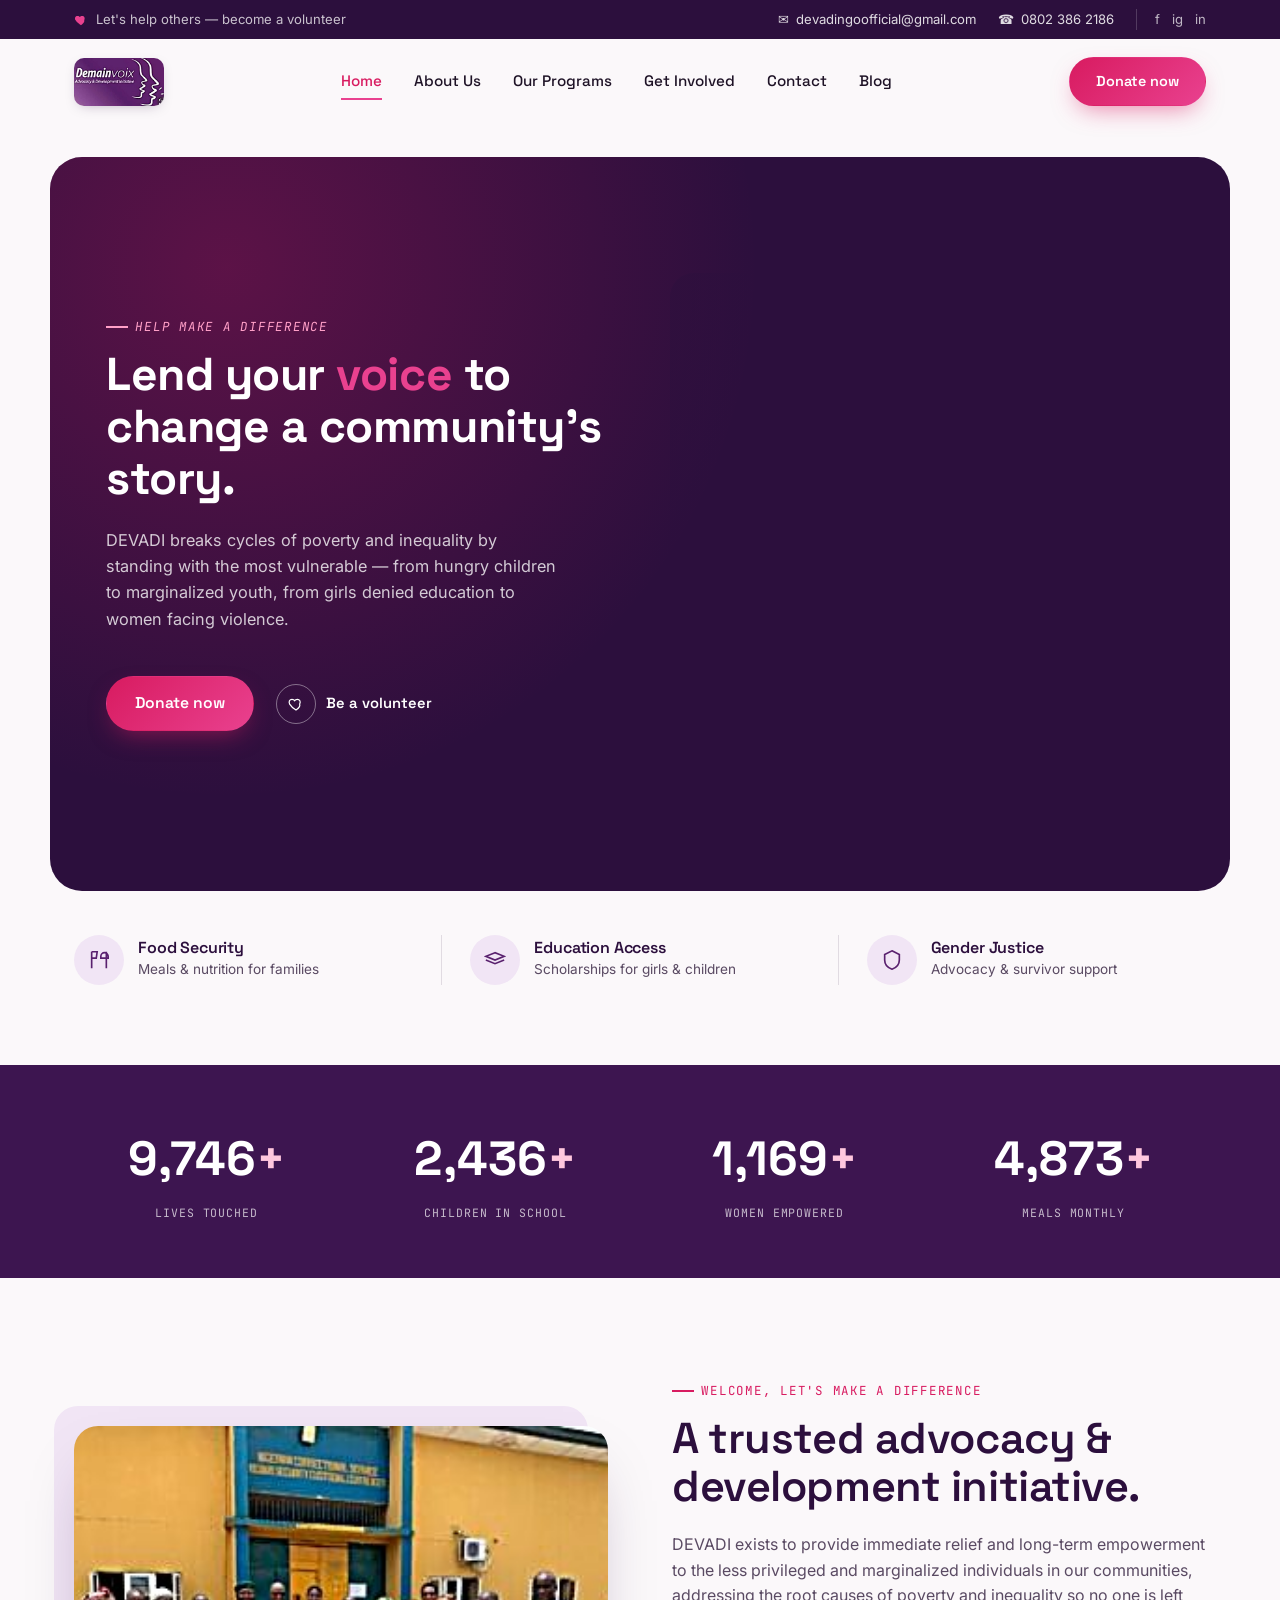
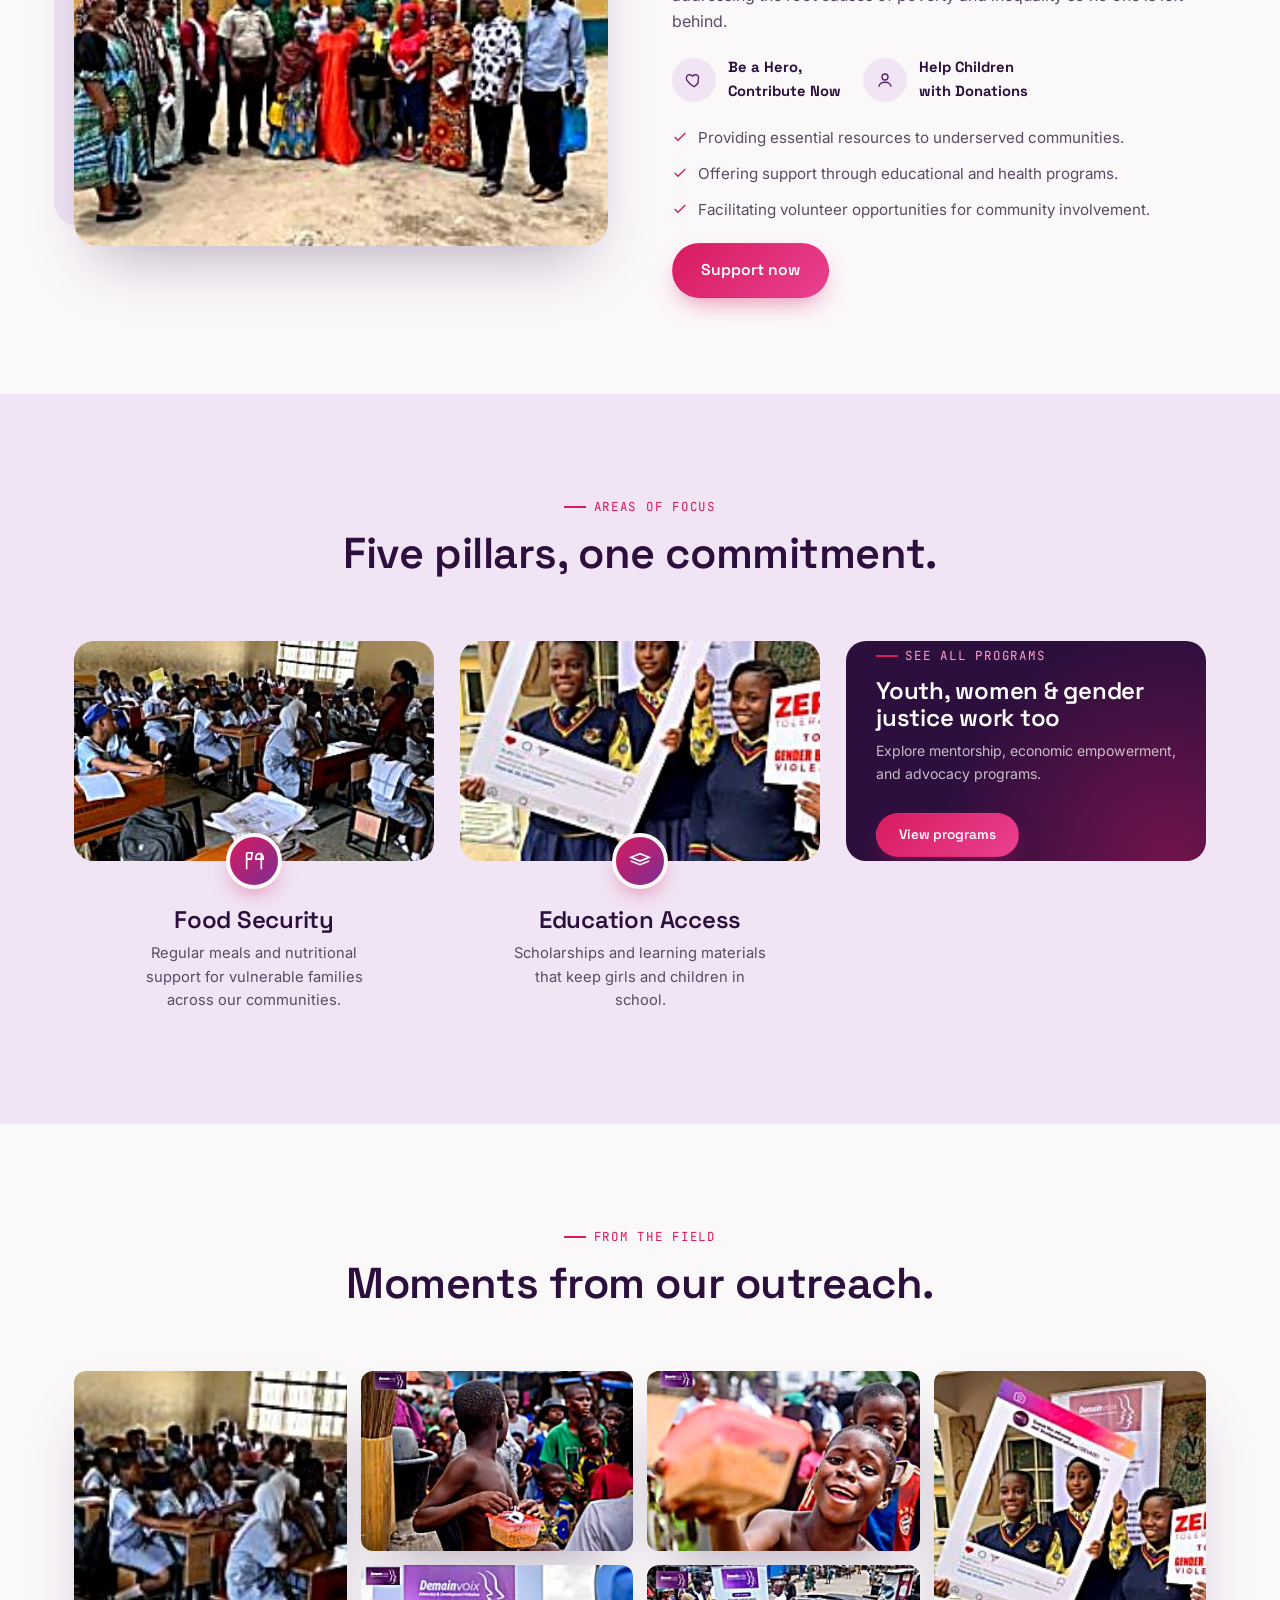
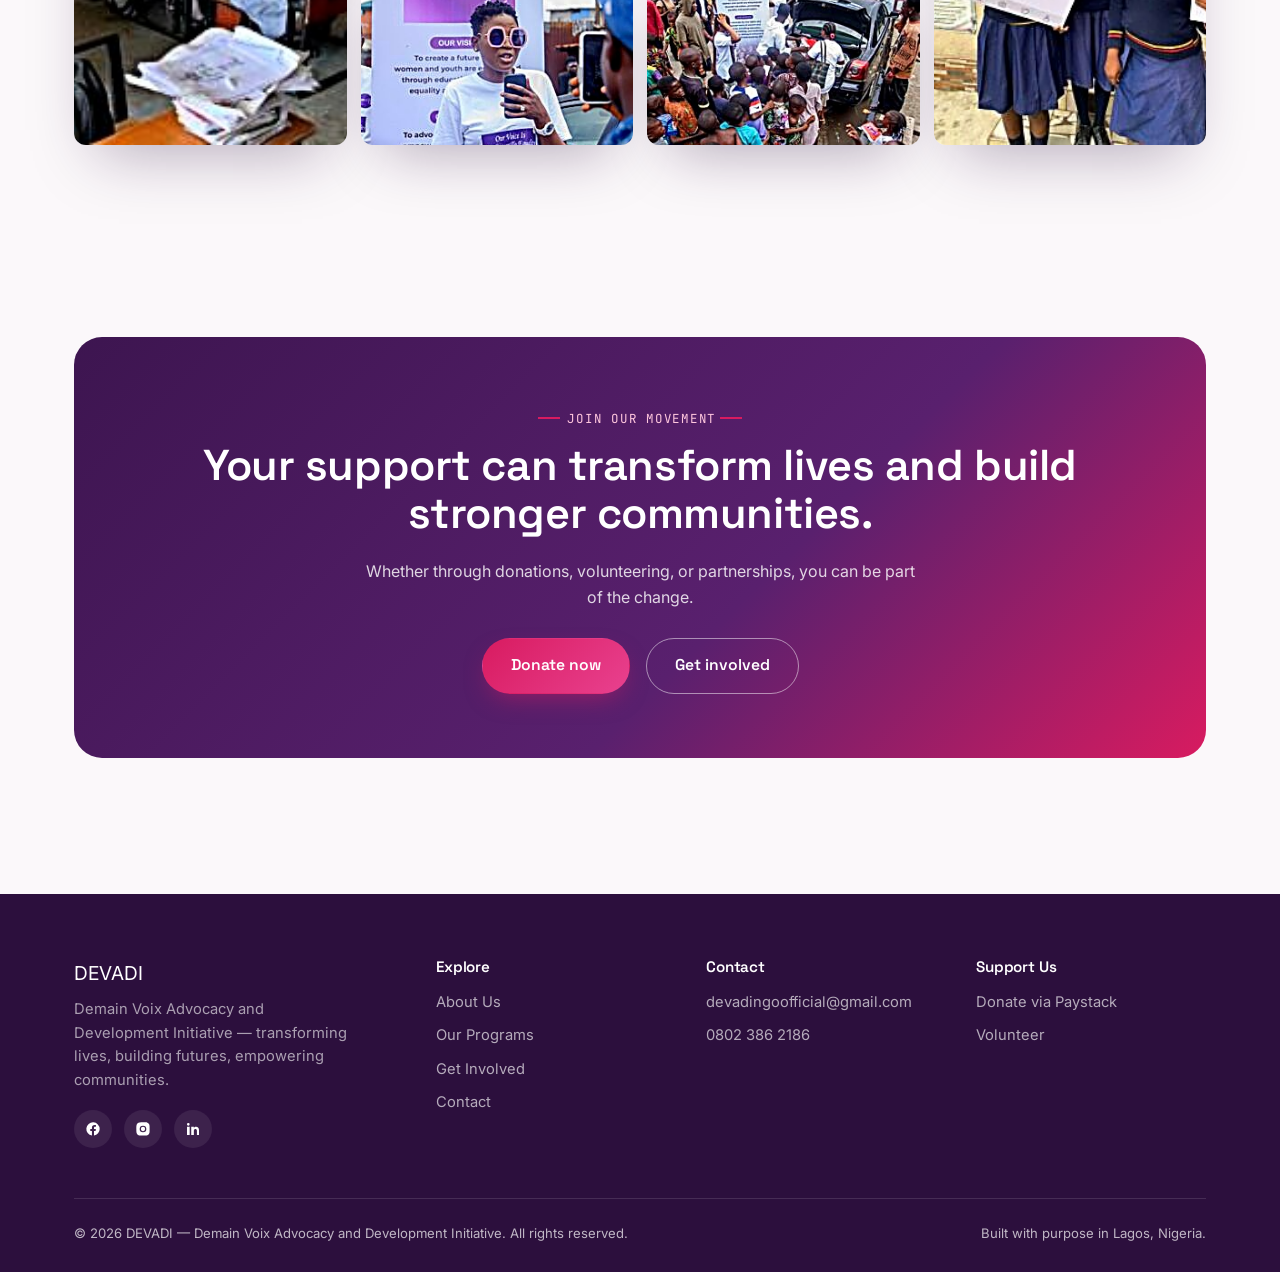
==== index.html @ 6b7ac477 "Update index.html" ====
<!DOCTYPE html>
<html lang="en">
<head>
<meta charset="UTF-8">
<meta name="viewport" content="width=device-width, initial-scale=1.0">
<title>DEVADI — Demain Voix Advocacy and Development Initiative</title>
<meta name="description" content="Transforming lives, building futures, empowering communities. DEVADI advances food security, education, youth development, women's empowerment and gender justice.">
<link rel="preconnect" href="https://fonts.googleapis.com">
<link href="https://fonts.googleapis.com/css2?family=Space+Grotesk:wght@500;600;700&family=Inter:wght@400;500;600&family=JetBrains+Mono:wght@400;500&display=swap" rel="stylesheet">
<link rel="icon" type="image/png" href="favicon-32.png">
<link rel="apple-touch-icon" href="apple-touch-icon.png">
<link rel="stylesheet" href="css/style.css">
</head>
<body>

<div class="topbar">
  <div class="container">
    <div class="topbar-left">
      <svg width="14" height="14" fill="currentColor" viewBox="0 0 24 24"><path d="M12 21s-7-4.4-9.5-8.8C.6 8.6 2.4 5 6 5c2 0 3.4 1 4 2 .6-1 2-2 4-2 3.6 0 5.4 3.6 3.5 7.2C19 16.6 12 21 12 21z"/></svg>
      <span>Let's help others — become a volunteer</span>
    </div>
    <div class="topbar-right">
      <span class="tb-item">✉ <span class="tb-label">devadingoofficial@gmail.com</span></span>
      <span class="tb-item">☎ <span class="tb-label">0802 386 2186</span></span>
      <span class="tb-social">
        <a href="https://facebook.com" target="_blank" rel="noopener" aria-label="Facebook">f</a>
        <a href="https://instagram.com" target="_blank" rel="noopener" aria-label="Instagram">ig</a>
        <a href="https://linkedin.com" target="_blank" rel="noopener" aria-label="LinkedIn">in</a>
      </span>
    </div>
  </div>
</div>

<header class="site-header">
  <div class="container">
    <a href="index.html" class="brand">
      <img src="images/brand/logo-header@2x.png" alt="DEVADI — Demain Voix Advocacy and Development Initiative" class="brand-logo-img">
    </a>
    <nav class="nav-links">
      <a href="index.html" class="active">Home</a>
      <a href="about.html">About Us</a>
      <a href="programs.html">Our Programs</a>
      <a href="get-involved.html">Get Involved</a>
      <a href="contact.html">Contact</a>
      <a href="blog.html">Blog</a>
    </nav>
    <div class="nav-cta">
      <a href="get-involved.html" class="btn btn-primary">Donate now</a>
      <button class="nav-toggle" aria-label="Toggle menu"><span></span><span></span><span></span></button>
    </div>
  </div>
</header>

<div class="container hero-wrap">
  <section class="hero reveal">
    <div class="hero-content">
      <span class="eyebrow">Help make a difference</span>
      <h1>Lend your <em>voice</em> to change a community's story.</h1>
      <p class="lede">DEVADI breaks cycles of poverty and inequality by standing with the most vulnerable — from hungry children to marginalized youth, from girls denied education to women facing violence.</p>
      <div class="hero-actions">
        <a href="get-involved.html" class="btn btn-primary">Donate now</a>
        <a href="get-involved.html" class="link-cta">
          <span class="dot"><svg width="16" height="16" fill="none" stroke="currentColor" stroke-width="1.8" viewBox="0 0 24 24"><path d="M12 21s-7-4.4-9.5-8.8C.6 8.6 2.4 5 6 5c2 0 3.4 1 4 2 .6-1 2-2 4-2 3.6 0 5.4 3.6 3.5 7.2C19 16.6 12 21 12 21z"/></svg></span>
          Be a volunteer
        </a>
      </div>
    </div>
    <div class="hero-photo" style="background-image:url('https://images.unsplash.com/photo-1509099836639-18ba1795216d?auto=format&amp;fit=crop&amp;w=1200&amp;q=80');"></div>
  </section>

  <div class="icon-stats reveal-stagger">
    <div class="icon-stat">
      <span class="ic"><svg width="22" height="22" fill="none" stroke="currentColor" stroke-width="1.8" viewBox="0 0 24 24"><path d="M4 3v18M4 3h6l-1 7H4M20 3v18M14 8a4 4 0 0 1 8 0v2h-8V8z"/></svg></span>
      <div><h4>Food Security</h4><p>Meals &amp; nutrition for families</p></div>
    </div>
    <div class="icon-stat">
      <span class="ic"><svg width="22" height="22" fill="none" stroke="currentColor" stroke-width="1.8" viewBox="0 0 24 24"><path d="M12 4L2 8l10 4 10-4-10-4zM2 12l10 4 10-4"/></svg></span>
      <div><h4>Education Access</h4><p>Scholarships for girls &amp; children</p></div>
    </div>
    <div class="icon-stat">
      <span class="ic"><svg width="22" height="22" fill="none" stroke="currentColor" stroke-width="1.8" viewBox="0 0 24 24"><path d="M12 2l8 4v6c0 5-3.5 8.5-8 10-4.5-1.5-8-5-8-10V6l8-4z"/></svg></span>
      <div><h4>Gender Justice</h4><p>Advocacy &amp; survivor support</p></div>
    </div>
  </div>
</div>

<div class="stats-band" style="margin-top:80px; border-radius:0;">
  <div class="container stats-grid">
    <div>
      <div class="stat-num"><span data-count="10000">0</span><span class="suffix">+</span></div>
      <div class="stat-label">Lives touched</div>
    </div>
    <div>
      <div class="stat-num"><span data-count="2500">0</span><span class="suffix">+</span></div>
      <div class="stat-label">Children in school</div>
    </div>
    <div>
      <div class="stat-num"><span data-count="1200">0</span><span class="suffix">+</span></div>
      <div class="stat-label">Women empowered</div>
    </div>
    <div>
      <div class="stat-num"><span data-count="5000">0</span><span class="suffix">+</span></div>
      <div class="stat-label">Meals monthly</div>
    </div>
  </div>
</div>

<section>
  <div class="container two-col reveal">
    <div class="trusted-photo-wrap">
      <div class="backdrop"></div>
      <div class="img-frame">
        <img src="images/PHOTO-2026-07-27-08-34-57.jpg" alt="DEVADI team member sharing the organization's vision at a community outreach event" style="height:100%;">
      </div>
    </div>
    <div>
      <span class="eyebrow">Welcome, let's make a difference</span>
      <h2>A trusted advocacy &amp; development initiative.</h2>
      <p>DEVADI exists to provide immediate relief and long-term empowerment to the less privileged and marginalized individuals in our communities, addressing the root causes of poverty and inequality so no one is left behind.</p>
      <div class="bullet-row">
        <div class="bullet-item">
          <span class="ic"><svg width="18" height="18" fill="none" stroke="currentColor" stroke-width="1.8" viewBox="0 0 24 24"><path d="M12 21s-7-4.4-9.5-8.8C.6 8.6 2.4 5 6 5c2 0 3.4 1 4 2 .6-1 2-2 4-2 3.6 0 5.4 3.6 3.5 7.2C19 16.6 12 21 12 21z"/></svg></span>
          <strong>Be a Hero,<br>Contribute Now</strong>
        </div>
        <div class="bullet-item">
          <span class="ic"><svg width="18" height="18" fill="none" stroke="currentColor" stroke-width="1.8" viewBox="0 0 24 24"><circle cx="12" cy="8" r="4"/><path d="M4 21c0-4 4-6 8-6s8 2 8 6"/></svg></span>
          <strong>Help Children<br>with Donations</strong>
        </div>
      </div>
      <ul class="check-list">
        <li><svg width="16" height="16" fill="none" stroke="currentColor" stroke-width="2" viewBox="0 0 24 24"><path d="M20 6L9 17l-5-5"/></svg> Providing essential resources to underserved communities.</li>
        <li><svg width="16" height="16" fill="none" stroke="currentColor" stroke-width="2" viewBox="0 0 24 24"><path d="M20 6L9 17l-5-5"/></svg> Offering support through educational and health programs.</li>
        <li><svg width="16" height="16" fill="none" stroke="currentColor" stroke-width="2" viewBox="0 0 24 24"><path d="M20 6L9 17l-5-5"/></svg> Facilitating volunteer opportunities for community involvement.</li>
      </ul>
      <a href="about.html" class="btn btn-primary">Support now</a>
    </div>
  </div>
</section>

<section class="section-alt">
  <div class="container">
    <div class="text-center max-60 mx-auto reveal">
      <span class="eyebrow">Areas of Focus</span>
      <h2>Five pillars, one commitment.</h2>
    </div>
    <div class="service-grid mt-lg reveal-stagger">
      <div class="service-photo-card">
        <div class="photo-wrap"><img src="images/PHOTO-2026-07-27-08-35-16.jpg" alt="Children receiving food packs at a DEVADI distribution"></div>
        <div class="service-badge"><svg width="22" height="22" fill="none" stroke="white" stroke-width="1.8" viewBox="0 0 24 24"><path d="M4 3v18M4 3h6l-1 7H4M20 3v18M14 8a4 4 0 0 1 8 0v2h-8V8z"/></svg></div>
        <h3>Food Security</h3>
        <p>Regular meals and nutritional support for vulnerable families across our communities.</p>
      </div>
      <div class="service-photo-card">
        <div class="photo-wrap"><img src="images/PHOTO-2026-07-27-08-35-13.jpg" alt="Students in a classroom supported by DEVADI's education program"></div>
        <div class="service-badge"><svg width="22" height="22" fill="none" stroke="white" stroke-width="1.8" viewBox="0 0 24 24"><path d="M12 4L2 8l10 4 10-4-10-4zM2 12l10 4 10-4"/></svg></div>
        <h3>Education Access</h3>
        <p>Scholarships and learning materials that keep girls and children in school.</p>
      </div>
      <div class="cta-tile">
        <span class="eyebrow" style="color:#FF9FC7;">See all programs</span>
        <h3>Youth, women &amp; gender justice work too</h3>
        <p>Explore mentorship, economic empowerment, and advocacy programs.</p>
        <a href="programs.html" class="btn btn-primary">View programs</a>
      </div>
    </div>
  </div>
</section>

<section>
  <div class="container">
    <div class="text-center max-60 mx-auto reveal">
      <span class="eyebrow">From the Field</span>
      <h2>Moments from our outreach.</h2>
    </div>
    <div class="gallery-grid mt-lg reveal-stagger">
      <div class="img-frame tall"><img src="images/PHOTO-2026-07-27-08-35-16.jpg" alt="Children receiving food packs during a DEVADI community distribution"></div>
      <div class="img-frame"><img src="images/PHOTO-2026-07-27-08-34-50.jpg" alt="A boy holding a food pack at a DEVADI food security outreach"></div>
      <div class="img-frame"><img src="images/PHOTO-2026-07-27-08-34-51.jpg" alt="A DEVADI volunteer distributing supplies to a child"></div>
      <div class="img-frame tall"><img src="images/PHOTO-2026-07-27-08-35-13.jpg" alt="Students in a classroom supported by DEVADI's education access program"></div>
      <div class="img-frame"><img src="images/PHOTO-2026-07-27-08-34-52.jpg" alt="A smiling child holding a food pack from DEVADI"></div>
      <div class="img-frame"><img src="images/PHOTO-2026-07-27-08-34-36.jpg" alt="DEVADI outreach van at a community food distribution event"></div>
    </div>
  </div>
</section>

<section>
  <div class="container">
    <div class="cta-band reveal">
      <span class="eyebrow" style="color:#FFC7DE;">Join Our Movement</span>
      <span class="eyebrow" style="color:#FFC7DE;"></span>
      <h2>Your support can transform lives and build stronger communities.</h2>
      <p>Whether through donations, volunteering, or partnerships, you can be part of the change.</p>
      <div class="cta-actions">
        <a href="get-involved.html" class="btn btn-primary">Donate now</a>
        <a href="contact.html" class="btn btn-ghost">Get involved</a>
      </div>
    </div>
  </div>
</section>

<footer class="site-footer">
  <div class="container">
    <div class="footer-grid">
      <div>
        <span class="brand-word" style="color:white; font-size:1.2rem;">DEVADI</span>
        <p style="color:rgba(255,255,255,0.6); margin-top:10px; max-width:280px; font-size:0.92rem;">Demain Voix Advocacy and Development Initiative — transforming lives, building futures, empowering communities.</p>
        <div class="social-row" style="margin-top:18px;">
          <a href="https://facebook.com" aria-label="Facebook" target="_blank" rel="noopener"><svg width="16" height="16" fill="currentColor" viewBox="0 0 24 24" style="color:white;"><path d="M22 12a10 10 0 1 0-11.6 9.9v-7H7.9V12h2.5V9.8c0-2.5 1.5-3.9 3.8-3.9 1.1 0 2.2.2 2.2.2v2.5h-1.3c-1.2 0-1.6.8-1.6 1.6V12h2.8l-.4 2.9h-2.4v7A10 10 0 0 0 22 12z"/></svg></a>
          <a href="https://instagram.com" aria-label="Instagram" target="_blank" rel="noopener"><svg width="16" height="16" fill="currentColor" viewBox="0 0 24 24" style="color:white;"><path d="M12 2c2.7 0 3.06.01 4.12.06 1.05.05 1.77.22 2.4.46.65.25 1.2.6 1.75 1.14.5.5.86 1.1 1.13 1.75.24.63.4 1.35.46 2.4.05 1.06.06 1.4.06 4.12s-.01 3.06-.06 4.12c-.05 1.05-.22 1.77-.46 2.4a4.9 4.9 0 0 1-1.13 1.75 4.9 4.9 0 0 1-1.75 1.13c-.63.24-1.35.4-2.4.46-1.06.05-1.4.06-4.12.06s-3.06-.01-4.12-.06c-1.05-.05-1.77-.22-2.4-.46a4.9 4.9 0 0 1-1.75-1.13 4.9 4.9 0 0 1-1.13-1.75c-.24-.63-.4-1.35-.46-2.4C2 15.06 2 14.7 2 12s.01-3.06.06-4.12c.05-1.05.22-1.77.46-2.4.25-.65.6-1.2 1.14-1.75A4.9 4.9 0 0 1 5.4 2.6c.63-.24 1.35-.4 2.4-.46C8.86 2 9.2 2 12 2zm0 5a5 5 0 1 0 0 10 5 5 0 0 0 0-10zm0 8.2a3.2 3.2 0 1 1 0-6.4 3.2 3.2 0 0 1 0 6.4zm5.2-8.4a1.17 1.17 0 1 1-2.34 0 1.17 1.17 0 0 1 2.34 0z"/></svg></a>
          <a href="https://linkedin.com" aria-label="LinkedIn" target="_blank" rel="noopener"><svg width="16" height="16" fill="currentColor" viewBox="0 0 24 24" style="color:white;"><path d="M6.94 5a2 2 0 1 1-4-.02 2 2 0 0 1 4 .02zM7 8.48H3V21h4V8.48zm6.32 0H9.34V21h3.94v-6.4c0-3.56 4.6-3.85 4.6 0V21H21v-7.32c0-6.14-6.87-5.92-7.68-2.9V8.48z"/></svg></a>
        </div>
      </div>
      <div>
        <h4>Explore</h4>
        <a href="about.html">About Us</a>
        <a href="programs.html">Our Programs</a>
        <a href="get-involved.html">Get Involved</a>
        <a href="contact.html">Contact</a>
      </div>
      <div>
        <h4>Contact</h4>
        <a href="mailto:devadingoofficial@gmail.com">devadingoofficial@gmail.com</a>
        <a href="tel:+2348023862186">0802 386 2186</a>
      </div>
      <div>
        <h4>Support Us</h4>
        <a href="https://paystack.shop/pay/devadingo" target="_blank" rel="noopener">Donate via Paystack</a>
        <a href="get-involved.html">Volunteer</a>
      </div>
    </div>
    <div class="footer-bottom">
      <span>© <span id="year"></span> DEVADI — Demain Voix Advocacy and Development Initiative. All rights reserved.</span>
      <span>Built with purpose in Lagos, Nigeria.</span>
    </div>
  </div>
</footer>

<script>document.getElementById('year').textContent = new Date().getFullYear();</script>
<script src="js/main.js"></script>
</body>
</html>
---- css/style.css ----
/* ==========================================================================
   DEVADI — Demain Voix Advocacy and Development Initiative
   Design tokens
   ========================================================================== */
:root {
  --purple-900: #2C0F3D;
  --purple-800: #3D1550;
  --purple-700: #59206E;
  --purple-600: #7B2E92;
  --purple-400: #A85CC0;
  --purple-100: #F1E5F5;
  --pink-600: #D81B60;
  --pink-500: #E9418F;
  --cream: #FBF8FA;
  --ink: #1E1226;
  --ink-soft: #5A4A63;
  --line: rgba(44, 15, 61, 0.12);
  --white: #ffffff;

  --font-display: "Space Grotesk", "Segoe UI", sans-serif;
  --font-body: "Inter", "Segoe UI", sans-serif;
  --font-mono: "JetBrains Mono", ui-monospace, monospace;

  --radius: 18px;
  --ease: cubic-bezier(0.16, 1, 0.3, 1);
}

* { box-sizing: border-box; }
html { scroll-behavior: smooth; }

body {
  margin: 0;
  font-family: var(--font-body);
  color: var(--ink);
  background: var(--cream);
  line-height: 1.6;
  -webkit-font-smoothing: antialiased;
}

img { max-width: 100%; display: block; }
a { color: inherit; text-decoration: none; }

h1, h2, h3, h4 {
  font-family: var(--font-display);
  font-weight: 600;
  line-height: 1.12;
  margin: 0 0 0.5em;
  letter-spacing: -0.01em;
  color: var(--purple-900);
}

h1 { font-size: clamp(2.4rem, 5vw, 4.2rem); font-weight: 700; }
h2 { font-size: clamp(1.9rem, 3.4vw, 2.7rem); }
h3 { font-size: clamp(1.2rem, 2vw, 1.5rem); }
p { margin: 0 0 1em; color: var(--ink-soft); }

.eyebrow {
  font-family: var(--font-mono);
  font-size: 0.78rem;
  letter-spacing: 0.14em;
  text-transform: uppercase;
  color: var(--pink-600);
  display: inline-flex;
  align-items: center;
  gap: 0.6em;
  margin-bottom: 1em;
}
.eyebrow::before {
  content: "";
  width: 22px;
  height: 2px;
  background: var(--pink-600);
  display: inline-block;
}

.container {
  max-width: 1180px;
  margin: 0 auto;
  padding: 0 24px;
}

section { padding: 96px 0; }
@media (max-width: 700px) { section { padding: 64px 0; } }

/* ---- Buttons ---- */
.btn {
  display: inline-flex;
  align-items: center;
  gap: 0.5em;
  font-family: var(--font-display);
  font-weight: 600;
  font-size: 0.98rem;
  padding: 14px 28px;
  border-radius: 999px;
  border: 1.5px solid transparent;
  cursor: pointer;
  transition: transform 0.35s var(--ease), background 0.25s ease, box-shadow 0.3s ease;
}
.btn-primary {
  background: linear-gradient(135deg, var(--pink-600), var(--pink-500));
  color: var(--white);
  box-shadow: 0 10px 24px -8px rgba(216, 27, 96, 0.55);
}
.btn-primary:hover { transform: translateY(-3px); box-shadow: 0 16px 30px -8px rgba(216, 27, 96, 0.6); }
.btn-ghost {
  background: transparent;
  border-color: rgba(255,255,255,0.5);
  color: var(--white);
}
.btn-ghost:hover { background: rgba(255,255,255,0.12); transform: translateY(-3px); }
.btn-outline-dark {
  background: transparent;
  border-color: var(--purple-700);
  color: var(--purple-700);
}
.btn-outline-dark:hover { background: var(--purple-700); color: var(--white); transform: translateY(-3px); }

/* ==========================================================================
   Utility topbar
   ========================================================================== */
.topbar {
  background: var(--purple-900);
  color: rgba(255,255,255,0.75);
  font-size: 0.82rem;
  padding: 9px 0;
}
.topbar .container { display: flex; align-items: center; justify-content: space-between; }
.topbar-left { display: flex; align-items: center; gap: 8px; }
.topbar-left svg { color: var(--pink-500); }
.topbar-right { display: flex; align-items: center; gap: 22px; }
.topbar-right .tb-item { display: flex; align-items: center; gap: 7px; color: rgba(255,255,255,0.85); }
.topbar-right .tb-social { display: flex; gap: 12px; padding-left: 18px; border-left: 1px solid rgba(255,255,255,0.18); }
.topbar-right .tb-social a { color: rgba(255,255,255,0.7); }
.topbar-right .tb-social a:hover { color: #FFC7DE; }
@media (max-width: 780px) { .topbar .topbar-right .tb-item span.tb-label { display: none; } }
@media (max-width: 620px) { .topbar { display: none; } }

/* ==========================================================================
   Header / Nav
   ========================================================================== */
.site-header {
  position: sticky;
  top: 0; left: 0; right: 0;
  z-index: 100;
  padding: 18px 0;
  background: var(--cream);
  border-bottom: 1px solid transparent;
  transition: box-shadow 0.35s ease, padding 0.3s ease;
}
.site-header.solid {
  padding: 12px 0;
  box-shadow: 0 6px 24px -12px rgba(44,15,61,0.2);
  border-bottom-color: var(--line);
}
.site-header .container { display: flex; align-items: center; justify-content: space-between; }

.brand { display: flex; align-items: center; gap: 12px; }
.brand-logo-img {
  height: 48px; width: auto;
  border-radius: 10px;
  display: block;
  box-shadow: 0 4px 14px -6px rgba(44,15,61,0.35);
}

.nav-links { display: flex; align-items: center; gap: 32px; }
.nav-links a {
  font-family: var(--font-display);
  font-size: 0.95rem;
  font-weight: 500;
  color: var(--ink);
  position: relative;
  padding: 4px 0;
}
.nav-links a::after {
  content: "";
  position: absolute; left: 0; bottom: -2px;
  width: 0; height: 2px;
  background: var(--pink-500);
  transition: width 0.3s var(--ease);
}
.nav-links a:hover::after, .nav-links a.active::after { width: 100%; }
.nav-links a.active { color: var(--pink-600) !important; }

.nav-cta { display: flex; align-items: center; gap: 14px; }
.nav-cta .btn-primary { padding: 12px 26px; font-size: 0.9rem; }
.nav-toggle { display: none; background: none; border: none; cursor: pointer; z-index: 110; }
.nav-toggle span {
  display: block; width: 26px; height: 2px; margin: 6px 0;
  background: var(--purple-900); transition: all 0.3s ease;
}

@media (max-width: 880px) {
  .nav-links {
    position: fixed; inset: 0;
    background: var(--purple-900);
    flex-direction: column; justify-content: center;
    transform: translateX(100%);
    transition: transform 0.4s var(--ease);
  }
  .nav-links.open { transform: translateX(0); }
  .nav-links a { color: var(--white) !important; font-size: 1.4rem; }
  .nav-toggle { display: block; }
  .nav-cta .btn-primary { display: none; }
}

/* ==========================================================================
   Hero
   ========================================================================== */
.hero-wrap { padding: 32px 0 0; }
.hero {
  position: relative;
  overflow: hidden;
  background: var(--purple-900);
  border-radius: 32px;
  display: grid;
  grid-template-columns: 1.05fr 0.95fr;
  align-items: stretch;
  min-height: 560px;
}
.hero::before {
  content: "";
  position: absolute; inset: 0;
  background: radial-gradient(circle at 15% 15%, rgba(216,27,96,0.28), transparent 45%);
  pointer-events: none;
  z-index: 1;
}
.hero-content {
  position: relative; z-index: 2;
  padding: 64px 24px 64px 56px;
  display: flex; flex-direction: column; justify-content: center;
}
.hero-content .eyebrow { color: #FF9FC7; font-style: italic; }
.hero-content .eyebrow::before { background: #FF9FC7; }
.hero h1 { color: var(--white); font-size: clamp(2.1rem, 3.6vw, 3.1rem); }
.hero h1 em { font-style: normal; color: var(--pink-500); background: none; }
.hero p.lede { color: rgba(255,255,255,0.78); font-size: 1.02rem; max-width: 460px; }
.hero-actions { display: flex; align-items: center; gap: 22px; margin-top: 28px; flex-wrap: wrap; }
.hero-actions .link-cta { display: inline-flex; align-items: center; gap: 10px; color: var(--white); font-family: var(--font-display); font-weight: 600; font-size: 0.92rem; }
.hero-actions .link-cta .dot {
  width: 40px; height: 40px; border-radius: 50%;
  border: 1.5px solid rgba(255,255,255,0.4);
  display: flex; align-items: center; justify-content: center;
  transition: all 0.3s ease;
}
.hero-actions .link-cta:hover .dot { background: var(--pink-600); border-color: var(--pink-600); }

.hero-photo {
  position: relative; z-index: 2;
  background-size: cover; background-position: center;
  border-radius: 24px;
  margin: 20px 20px 20px 0;
  overflow: hidden;
}
.hero-photo::after {
  content: "";
  position: absolute; inset: 0;
  background: linear-gradient(90deg, rgba(44,15,61,0.55), transparent 30%);
}
@media (max-width: 860px) {
  .hero { grid-template-columns: 1fr; border-radius: 24px; }
  .hero-content { padding: 48px 28px 32px; }
  .hero-photo { margin: 0 20px 20px; height: 280px; }
}

.wave-divider {
  height: 44px; z-index: 3;
  display: flex; align-items: flex-end; gap: 3px;
  margin-top: 40px;
}
.wave-divider span {
  flex: 1; background: var(--purple-400);
  opacity: 0.55;
  border-radius: 3px 3px 0 0;
  animation: wave 2.6s ease-in-out infinite;
  transform-origin: bottom;
}
@keyframes wave {
  0%, 100% { transform: scaleY(0.3); }
  50% { transform: scaleY(1); }
}

/* Icon stat row (below hero) */
.icon-stats {
  display: flex; justify-content: space-between;
  padding: 44px 24px 0;
  flex-wrap: wrap; gap: 28px;
}
.icon-stat { display: flex; align-items: center; gap: 14px; flex: 1; min-width: 200px; }
.icon-stat .ic {
  width: 50px; height: 50px; border-radius: 50%;
  background: var(--purple-100); color: var(--purple-700);
  display: flex; align-items: center; justify-content: center; flex-shrink: 0;
}
.icon-stat h4 { font-family: var(--font-display); font-size: 1rem; margin: 0 0 2px; color: var(--purple-900); }
.icon-stat p { margin: 0; font-size: 0.85rem; }
.icon-stat + .icon-stat { border-left: 1px solid var(--line); padding-left: 28px; }
@media (max-width: 760px) { .icon-stat + .icon-stat { border-left: none; padding-left: 0; } }

/* Service photo cards (image + overlapping icon badge) */
.service-grid { display: grid; grid-template-columns: repeat(3, 1fr); gap: 26px; }
@media (max-width: 860px) { .service-grid { grid-template-columns: 1fr; } }
.service-photo-card { text-align: center; }
.service-photo-card .photo-wrap {
  position: relative; border-radius: 20px; overflow: hidden;
  height: 220px;
}
.service-photo-card .photo-wrap img { width: 100%; height: 100%; object-fit: cover; }
.service-badge {
  width: 56px; height: 56px; border-radius: 50%;
  background: linear-gradient(135deg, var(--pink-600), var(--purple-600));
  color: white; display: flex; align-items: center; justify-content: center;
  margin: -28px auto 0; position: relative; z-index: 2;
  box-shadow: 0 10px 22px -8px rgba(216,27,96,0.5);
  border: 4px solid var(--cream);
}
.service-photo-card h3 { margin: 18px 0 8px; }
.service-photo-card p { font-size: 0.92rem; max-width: 260px; margin-inline: auto; }

.cta-tile {
  background: var(--purple-900);
  border-radius: 20px;
  padding: 36px 30px;
  color: white;
  display: flex; flex-direction: column; justify-content: center;
  height: 220px;
  position: relative;
  overflow: hidden;
}
.cta-tile::after {
  content: "";
  position: absolute; inset: 0;
  background: radial-gradient(circle at 90% 100%, rgba(216,27,96,0.4), transparent 60%);
}
.cta-tile * { position: relative; z-index: 1; }
.cta-tile h3 { color: white; margin-bottom: 8px; }
.cta-tile p { color: rgba(255,255,255,0.72); font-size: 0.88rem; }
.cta-tile .btn { margin-top: 14px; align-self: flex-start; padding: 10px 22px; font-size: 0.85rem; }

/* Trusted org split section */
.trusted-photo-wrap { position: relative; }
.trusted-photo-wrap .backdrop {
  position: absolute; top: -20px; left: -20px; right: 20px; bottom: 20px;
  background: var(--purple-100); border-radius: 24px; z-index: 0;
}
.trusted-photo-wrap .img-frame { position: relative; z-index: 1; border-radius: 24px; height: 420px; }
.bullet-row { display: flex; gap: 22px; margin: 22px 0; flex-wrap: wrap; }
.bullet-item { display: flex; align-items: center; gap: 12px; }
.bullet-item .ic {
  width: 44px; height: 44px; border-radius: 50%;
  background: var(--purple-100); color: var(--purple-700);
  display: flex; align-items: center; justify-content: center; flex-shrink: 0;
}
.bullet-item strong { font-family: var(--font-display); font-size: 0.92rem; display: block; color: var(--purple-900); }
.check-list { list-style: none; padding: 0; margin: 20px 0; }
.check-list li { display: flex; align-items: flex-start; gap: 10px; margin-bottom: 12px; font-size: 0.95rem; color: var(--ink-soft); }
.check-list li svg { color: var(--pink-600); flex-shrink: 0; margin-top: 3px; }

/* ==========================================================================
   Stats / Impact
   ========================================================================== */
.stats-band {
  background: var(--purple-800);
  padding: 56px 0;
}
.stats-grid {
  display: grid;
  grid-template-columns: repeat(4, 1fr);
  gap: 24px;
  text-align: center;
}
.stat-num {
  font-family: var(--font-display);
  font-size: clamp(2rem, 4vw, 3rem);
  font-weight: 700;
  color: var(--white);
}
.stat-num span.suffix { color: #FFC7DE; }
.stat-label {
  font-family: var(--font-mono);
  font-size: 0.72rem;
  letter-spacing: 0.08em;
  text-transform: uppercase;
  color: rgba(255,255,255,0.7);
  margin-top: 6px;
}
@media (max-width: 700px) { .stats-grid { grid-template-columns: repeat(2, 1fr); row-gap: 32px; } }

/* ==========================================================================
   Section variants
   ========================================================================== */
.section-alt { background: var(--purple-100); }
.two-col {
  display: grid;
  grid-template-columns: 1fr 1fr;
  gap: 64px;
  align-items: center;
}
@media (max-width: 860px) { .two-col { grid-template-columns: 1fr; gap: 40px; } }

.img-frame {
  border-radius: var(--radius);
  overflow: hidden;
  position: relative;
  box-shadow: 0 30px 60px -24px rgba(44,15,61,0.35);
}
.img-frame img { width: 100%; height: 100%; object-fit: cover; }

/* Cards */
.card-grid {
  display: grid;
  grid-template-columns: repeat(3, 1fr);
  gap: 28px;
}
@media (max-width: 900px) { .card-grid { grid-template-columns: repeat(2, 1fr); } }
@media (max-width: 620px) { .card-grid { grid-template-columns: 1fr; } }

.pillar-card {
  background: var(--white);
  border: 1px solid var(--line);
  border-radius: var(--radius);
  padding: 32px 28px;
  transition: transform 0.35s var(--ease), box-shadow 0.35s var(--ease);
}
.pillar-card:hover { transform: translateY(-6px); box-shadow: 0 24px 48px -20px rgba(44,15,61,0.25); }
.pillar-icon {
  width: 46px; height: 46px; border-radius: 12px;
  background: var(--purple-100);
  display: flex; align-items: center; justify-content: center;
  margin-bottom: 18px;
  color: var(--purple-700);
}
.pillar-card h3 { margin-bottom: 10px; }
.pillar-card p { margin: 0; font-size: 0.96rem; }

/* Values grid */
.value-row {
  display: grid;
  grid-template-columns: 200px 1fr;
  gap: 24px;
  padding: 28px 0;
  border-top: 1px solid var(--line);
}
.value-row:last-child { border-bottom: 1px solid var(--line); }
.value-row h3 { color: var(--pink-600); margin: 0; }
@media (max-width: 620px) { .value-row { grid-template-columns: 1fr; gap: 8px; } }

/* Gallery */
.gallery-grid {
  display: grid;
  grid-template-columns: repeat(4, 1fr);
  grid-auto-rows: 180px;
  gap: 14px;
}
.gallery-grid .img-frame { height: 100%; border-radius: 12px; }
.gallery-grid .tall { grid-row: span 2; }
@media (max-width: 900px) { .gallery-grid { grid-template-columns: repeat(2, 1fr); } }

/* CTA band */
.cta-band {
  background: linear-gradient(135deg, var(--purple-800), var(--purple-700) 60%, var(--pink-600));
  color: var(--white);
  border-radius: 28px;
  padding: 64px 48px;
  text-align: center;
  position: relative;
  overflow: hidden;
}
.cta-band h2 { color: var(--white); }
.cta-band p { color: rgba(255,255,255,0.82); max-width: 560px; margin-inline: auto; }
.cta-actions { display: flex; justify-content: center; gap: 16px; margin-top: 28px; flex-wrap: wrap; }

/* Footer */
.site-footer {
  background: var(--purple-900);
  color: rgba(255,255,255,0.7);
  padding: 64px 0 28px;
  margin-top: 40px;
}
.footer-grid {
  display: grid;
  grid-template-columns: 1.4fr 1fr 1fr 1fr;
  gap: 40px;
  padding-bottom: 40px;
  border-bottom: 1px solid rgba(255,255,255,0.12);
}
@media (max-width: 780px) { .footer-grid { grid-template-columns: repeat(2, 1fr); } }
.footer-grid h4 { color: var(--white); font-size: 0.95rem; margin-bottom: 16px; }
.footer-grid a { display: block; color: rgba(255,255,255,0.65); font-size: 0.92rem; margin-bottom: 10px; transition: color 0.2s ease; }
.footer-grid a:hover { color: var(--white); }
.footer-bottom { display: flex; justify-content: space-between; padding-top: 24px; font-size: 0.82rem; flex-wrap: wrap; gap: 12px; }
.social-row { display: flex; gap: 12px; }
.social-row a {
  width: 38px; height: 38px; border-radius: 50%;
  background: rgba(255,255,255,0.08);
  display: flex; align-items: center; justify-content: center;
  transition: background 0.25s ease, transform 0.3s ease;
}
.social-row a:hover { background: var(--pink-600); transform: translateY(-3px); }

/* Reveal animation */
.reveal { opacity: 0; transform: translateY(28px); transition: opacity 0.8s var(--ease), transform 0.8s var(--ease); }
.reveal.in { opacity: 1; transform: translateY(0); }
.reveal-stagger > * { opacity: 0; transform: translateY(24px); transition: opacity 0.7s var(--ease), transform 0.7s var(--ease); }
.reveal-stagger.in > * { opacity: 1; transform: translateY(0); }
.reveal-stagger.in > *:nth-child(1) { transition-delay: 0.05s; }
.reveal-stagger.in > *:nth-child(2) { transition-delay: 0.15s; }
.reveal-stagger.in > *:nth-child(3) { transition-delay: 0.25s; }
.reveal-stagger.in > *:nth-child(4) { transition-delay: 0.35s; }
.reveal-stagger.in > *:nth-child(5) { transition-delay: 0.45s; }

/* Page hero (inner pages) */
.page-hero {
  background: var(--purple-900);
  padding: 160px 0 90px;
  position: relative;
  overflow: hidden;
}
.page-hero::after {
  content: "";
  position: absolute; inset: 0;
  background: radial-gradient(circle at 80% 20%, rgba(216,27,96,0.35), transparent 55%);
}
.page-hero .container { position: relative; z-index: 2; }
.page-hero h1 { color: var(--white); }
.page-hero p { color: rgba(255,255,255,0.78); max-width: 620px; }
.crumb { font-family: var(--font-mono); font-size: 0.8rem; color: #FFC7DE; }

/* Contact */
.contact-grid { display: grid; grid-template-columns: 1fr 1.15fr; gap: 56px; }
@media (max-width: 860px) { .contact-grid { grid-template-columns: 1fr; } }
.field { margin-bottom: 20px; }
.field label {
  display: block; font-family: var(--font-mono); font-size: 0.74rem;
  text-transform: uppercase; letter-spacing: 0.08em; margin-bottom: 8px; color: var(--ink-soft);
}
.field input, .field textarea {
  width: 100%; padding: 14px 16px; border-radius: 12px;
  border: 1.5px solid var(--line); background: var(--white);
  font-family: var(--font-body); font-size: 0.98rem; color: var(--ink);
  transition: border-color 0.25s ease, box-shadow 0.25s ease;
}
.field input:focus, .field textarea:focus {
  outline: none; border-color: var(--purple-600);
  box-shadow: 0 0 0 4px rgba(123,46,146,0.14);
}
.field textarea { resize: vertical; min-height: 130px; }
.form-status { margin-top: 16px; font-family: var(--font-mono); font-size: 0.85rem; display: none; }
.form-status.ok { color: #1a7a4a; display: block; }
.form-status.err { color: var(--pink-600); display: block; }
.contact-info-card {
  background: var(--purple-900); color: var(--white);
  border-radius: var(--radius); padding: 40px 32px;
}
.contact-info-card h3 { color: var(--white); }
.contact-info-row { display: flex; gap: 14px; margin-bottom: 22px; align-items: flex-start; }
.contact-info-row .ico { color: #FFC7DE; flex-shrink: 0; margin-top: 3px; }
.contact-info-row a, .contact-info-row span { color: rgba(255,255,255,0.85); font-size: 0.95rem; }

/* Donate */
.donate-card {
  background: var(--white); border: 1px solid var(--line); border-radius: var(--radius);
  padding: 40px; text-align: center;
}
.donate-amounts { display: flex; gap: 12px; justify-content: center; flex-wrap: wrap; margin: 24px 0; }
.amount-pill {
  padding: 10px 22px; border-radius: 999px; border: 1.5px solid var(--line);
  font-family: var(--font-display); font-weight: 600; cursor: pointer; background: var(--white);
  transition: all 0.25s ease;
}
.amount-pill:hover, .amount-pill.active { background: var(--purple-700); color: var(--white); border-color: var(--purple-700); }

/* Utility */
.text-center { text-align: center; }
.mx-auto { margin-left: auto; margin-right: auto; }
.max-60 { max-width: 640px; }
.mt-lg { margin-top: 64px; }

@media (prefers-reduced-motion: reduce) {
  * { animation-duration: 0.001ms !important; animation-iteration-count: 1 !important; transition-duration: 0.001ms !important; scroll-behavior: auto !important; }
}
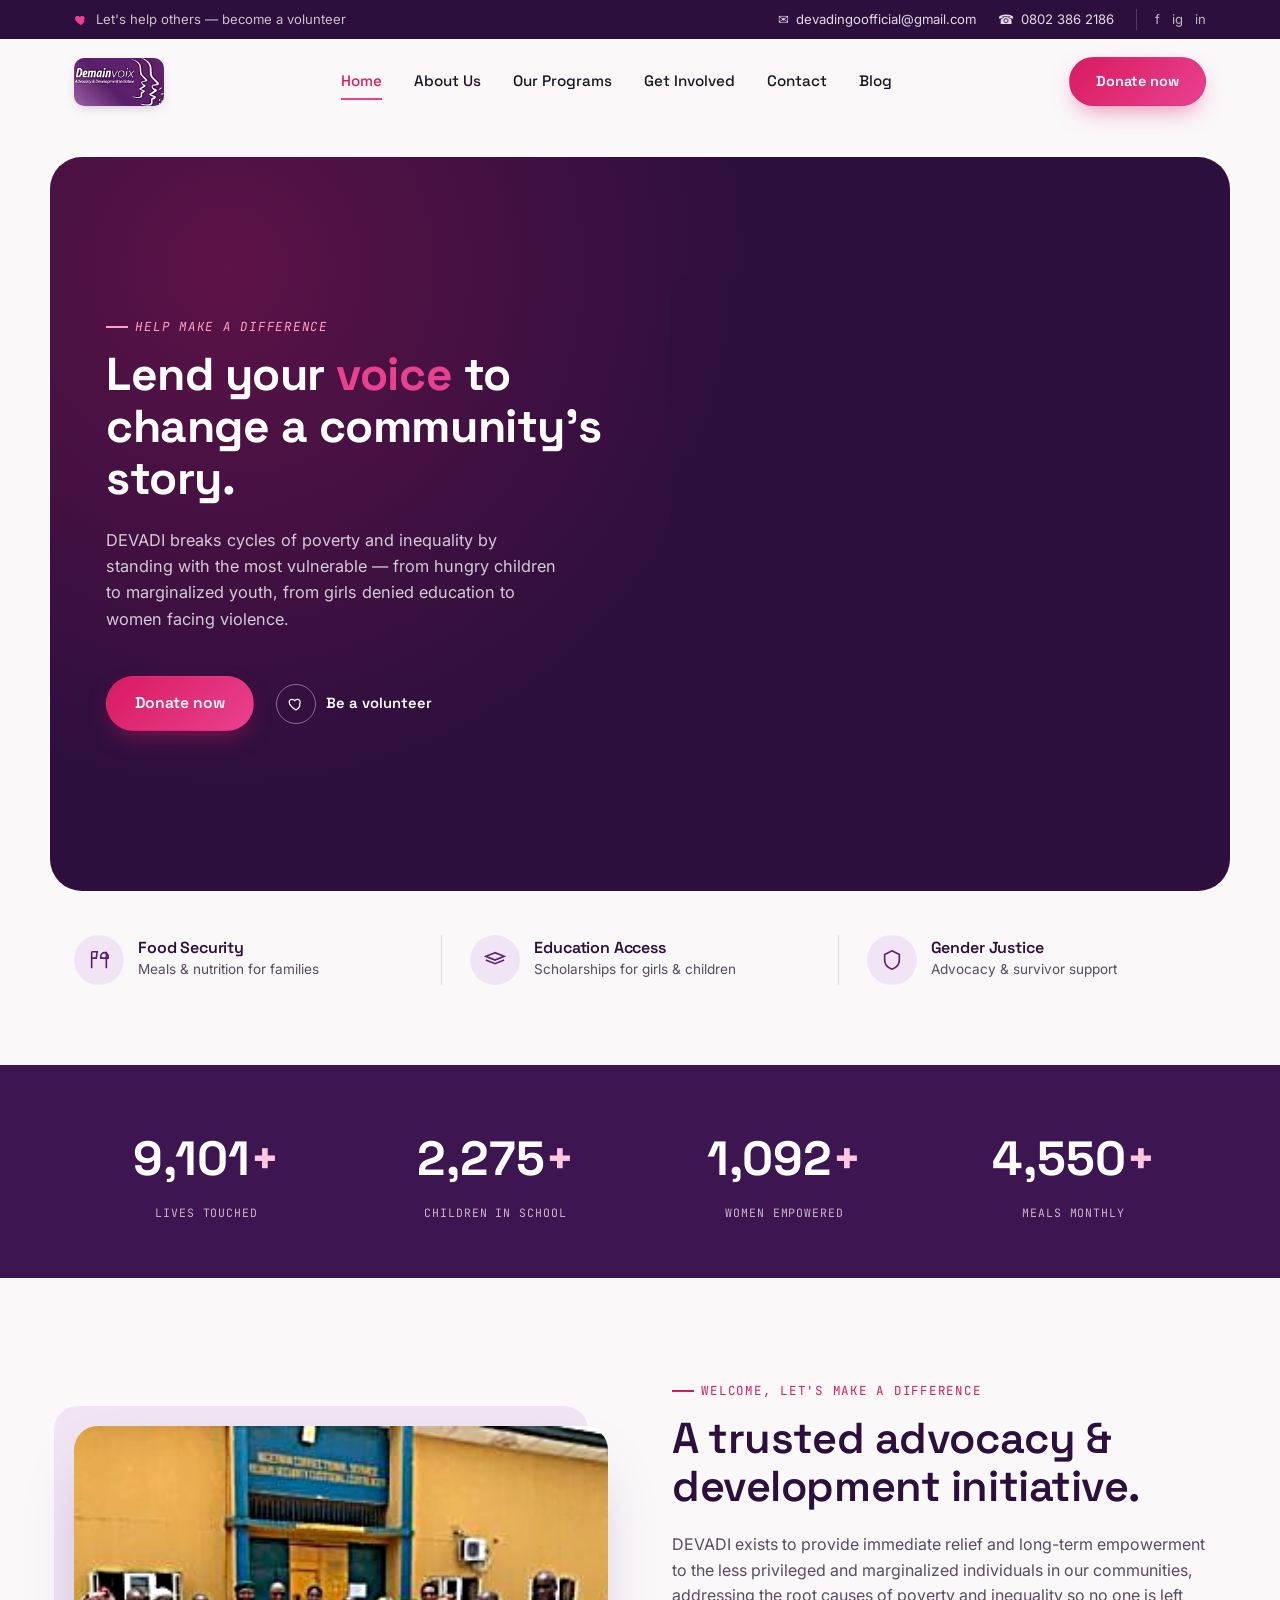
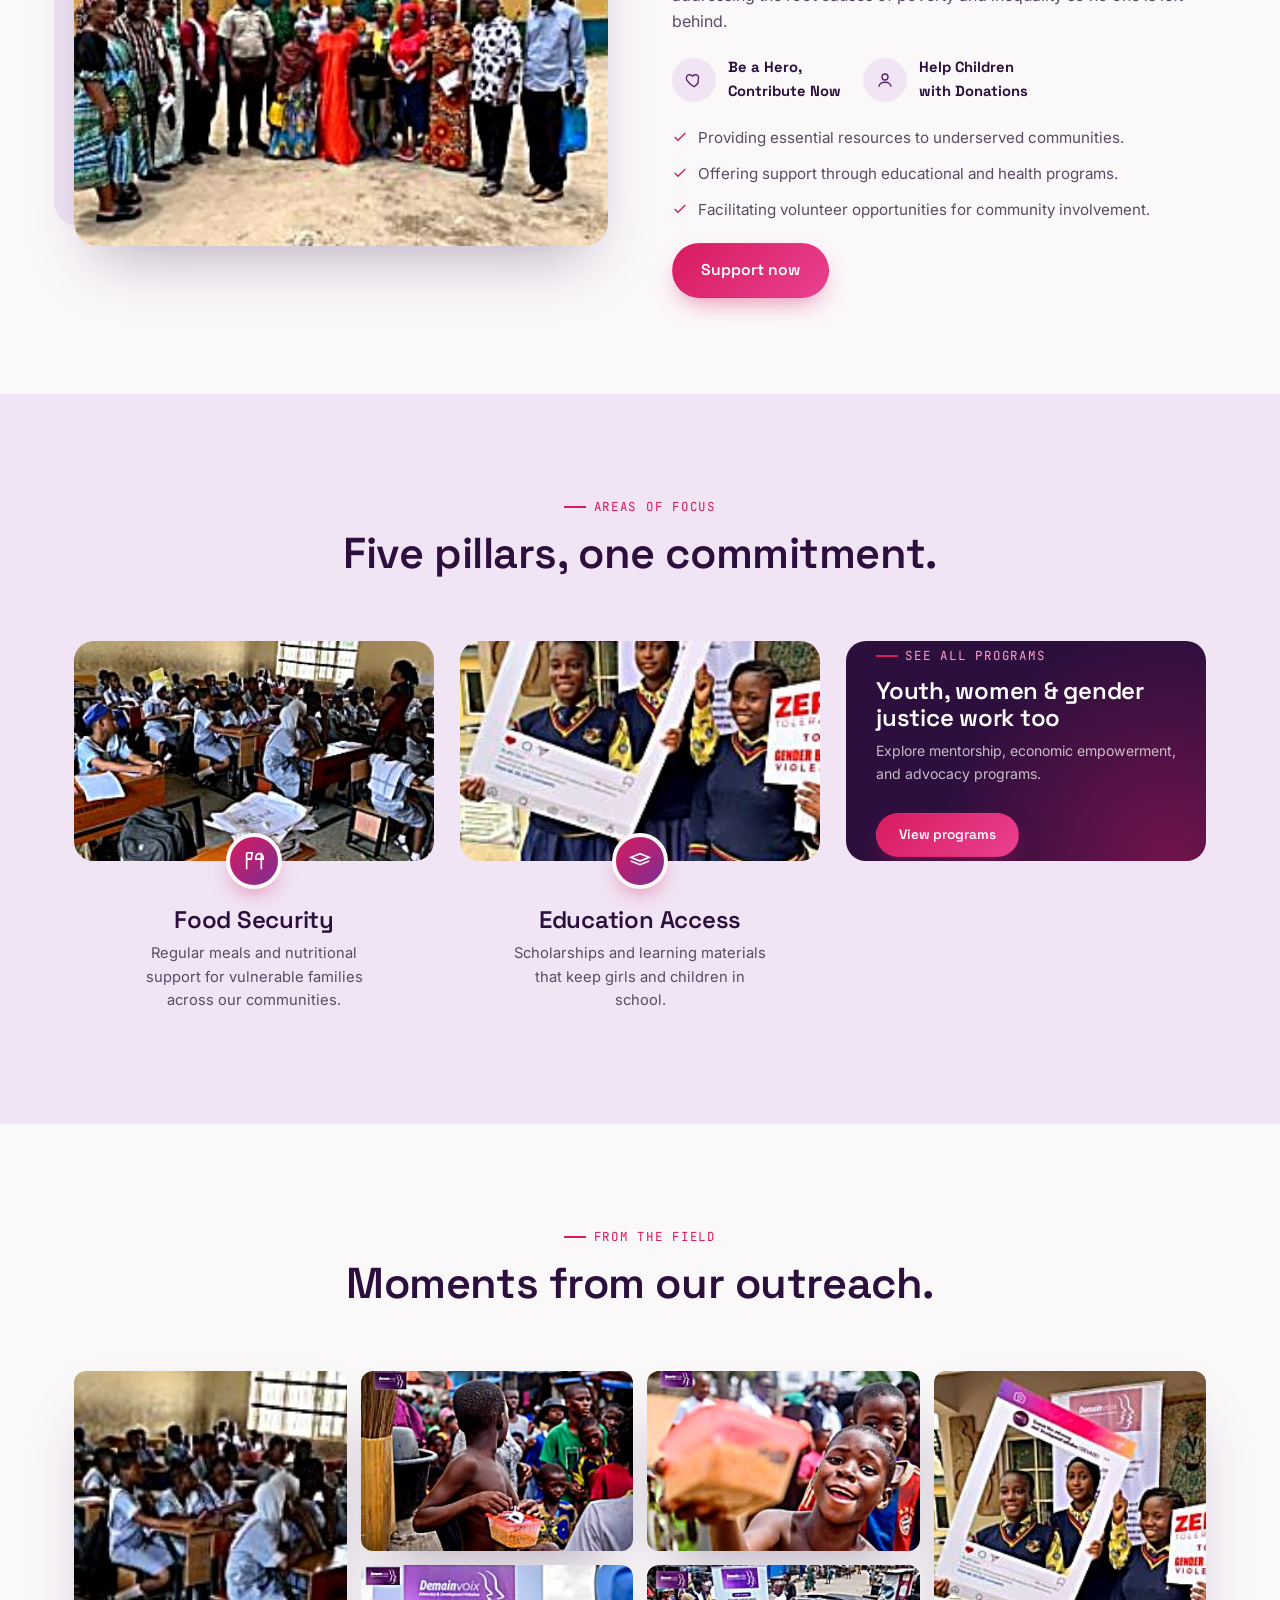
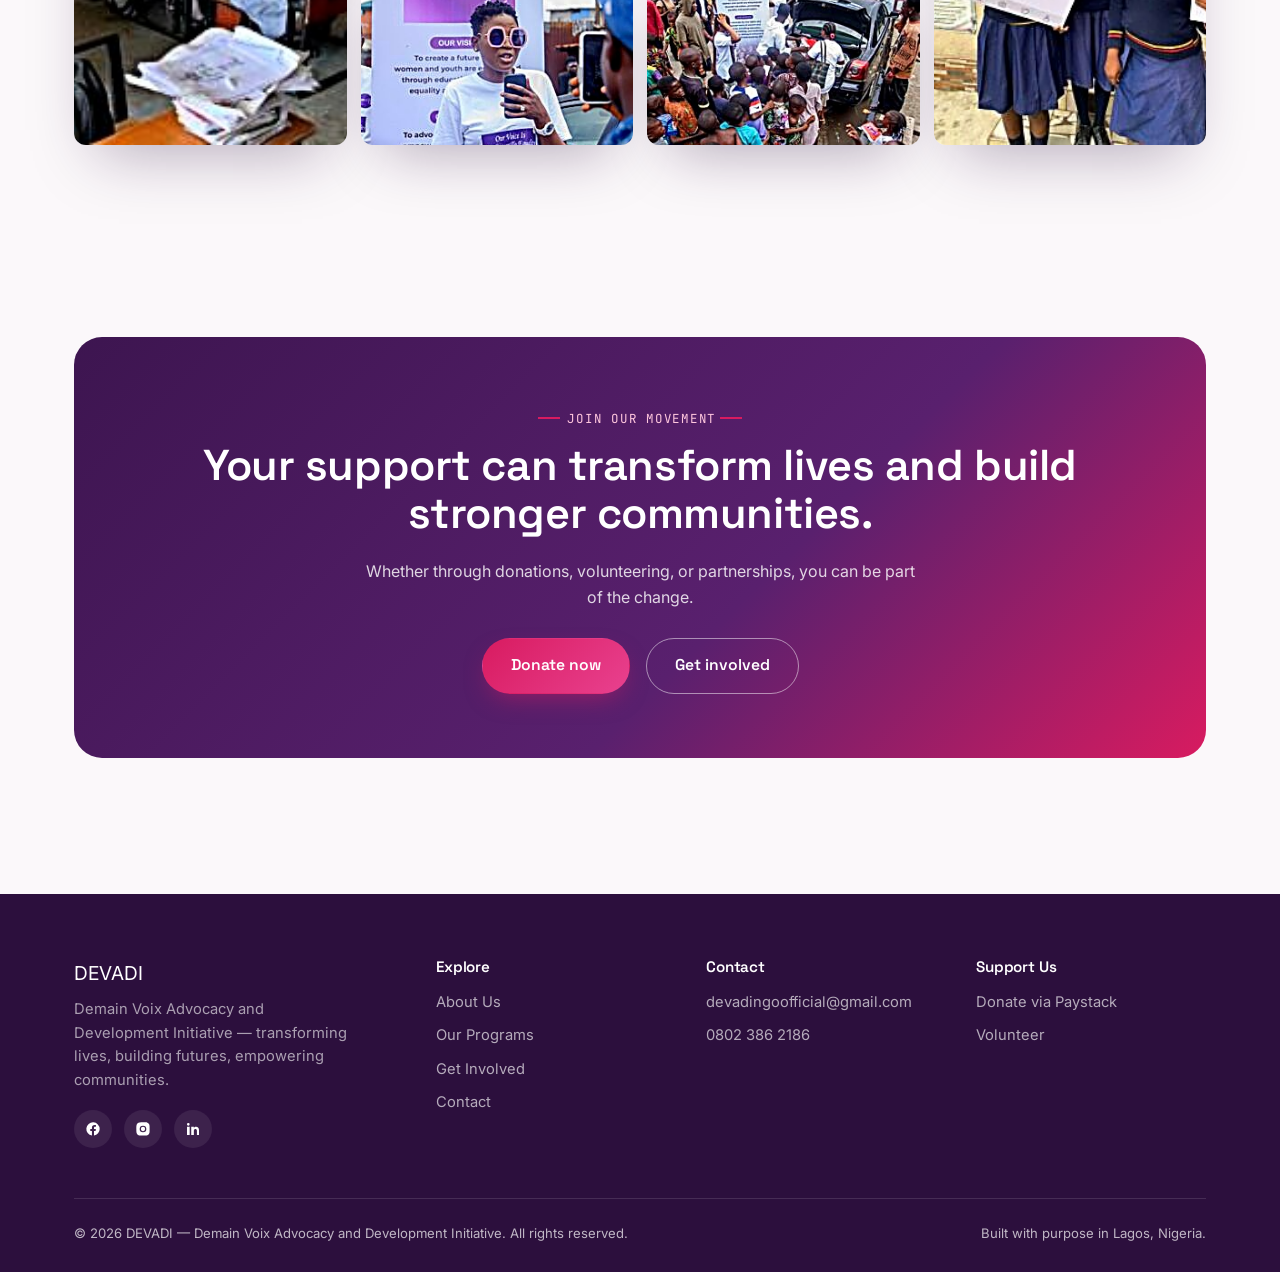
==== commit 248b482a: "Update index.html" ====
--- a/index.html
+++ b/index.html
@@ -205,7 +205,7 @@
         <span class="brand-word" style="color:white; font-size:1.2rem;">DEVADI</span>
         <p style="color:rgba(255,255,255,0.6); margin-top:10px; max-width:280px; font-size:0.92rem;">Demain Voix Advocacy and Development Initiative — transforming lives, building futures, empowering communities.</p>
         <div class="social-row" style="margin-top:18px;">
-          <a href="https://facebook.com" aria-label="Facebook" target="_blank" rel="noopener"><svg width="16" height="16" fill="currentColor" viewBox="0 0 24 24" style="color:white;"><path d="M22 12a10 10 0 1 0-11.6 9.9v-7H7.9V12h2.5V9.8c0-2.5 1.5-3.9 3.8-3.9 1.1 0 2.2.2 2.2.2v2.5h-1.3c-1.2 0-1.6.8-1.6 1.6V12h2.8l-.4 2.9h-2.4v7A10 10 0 0 0 22 12z"/></svg></a>
+          <a href="https://www.facebook.com/share/1LoDChoWBZ/?mibextid=wwXIfr" aria-label="Facebook" target="_blank" rel="noopener"><svg width="16" height="16" fill="currentColor" viewBox="0 0 24 24" style="color:white;"><path d="M22 12a10 10 0 1 0-11.6 9.9v-7H7.9V12h2.5V9.8c0-2.5 1.5-3.9 3.8-3.9 1.1 0 2.2.2 2.2.2v2.5h-1.3c-1.2 0-1.6.8-1.6 1.6V12h2.8l-.4 2.9h-2.4v7A10 10 0 0 0 22 12z"/></svg></a>
           <a href="https://instagram.com" aria-label="Instagram" target="_blank" rel="noopener"><svg width="16" height="16" fill="currentColor" viewBox="0 0 24 24" style="color:white;"><path d="M12 2c2.7 0 3.06.01 4.12.06 1.05.05 1.77.22 2.4.46.65.25 1.2.6 1.75 1.14.5.5.86 1.1 1.13 1.75.24.63.4 1.35.46 2.4.05 1.06.06 1.4.06 4.12s-.01 3.06-.06 4.12c-.05 1.05-.22 1.77-.46 2.4a4.9 4.9 0 0 1-1.13 1.75 4.9 4.9 0 0 1-1.75 1.13c-.63.24-1.35.4-2.4.46-1.06.05-1.4.06-4.12.06s-3.06-.01-4.12-.06c-1.05-.05-1.77-.22-2.4-.46a4.9 4.9 0 0 1-1.75-1.13 4.9 4.9 0 0 1-1.13-1.75c-.24-.63-.4-1.35-.46-2.4C2 15.06 2 14.7 2 12s.01-3.06.06-4.12c.05-1.05.22-1.77.46-2.4.25-.65.6-1.2 1.14-1.75A4.9 4.9 0 0 1 5.4 2.6c.63-.24 1.35-.4 2.4-.46C8.86 2 9.2 2 12 2zm0 5a5 5 0 1 0 0 10 5 5 0 0 0 0-10zm0 8.2a3.2 3.2 0 1 1 0-6.4 3.2 3.2 0 0 1 0 6.4zm5.2-8.4a1.17 1.17 0 1 1-2.34 0 1.17 1.17 0 0 1 2.34 0z"/></svg></a>
           <a href="https://linkedin.com" aria-label="LinkedIn" target="_blank" rel="noopener"><svg width="16" height="16" fill="currentColor" viewBox="0 0 24 24" style="color:white;"><path d="M6.94 5a2 2 0 1 1-4-.02 2 2 0 0 1 4 .02zM7 8.48H3V21h4V8.48zm6.32 0H9.34V21h3.94v-6.4c0-3.56 4.6-3.85 4.6 0V21H21v-7.32c0-6.14-6.87-5.92-7.68-2.9V8.48z"/></svg></a>
         </div>
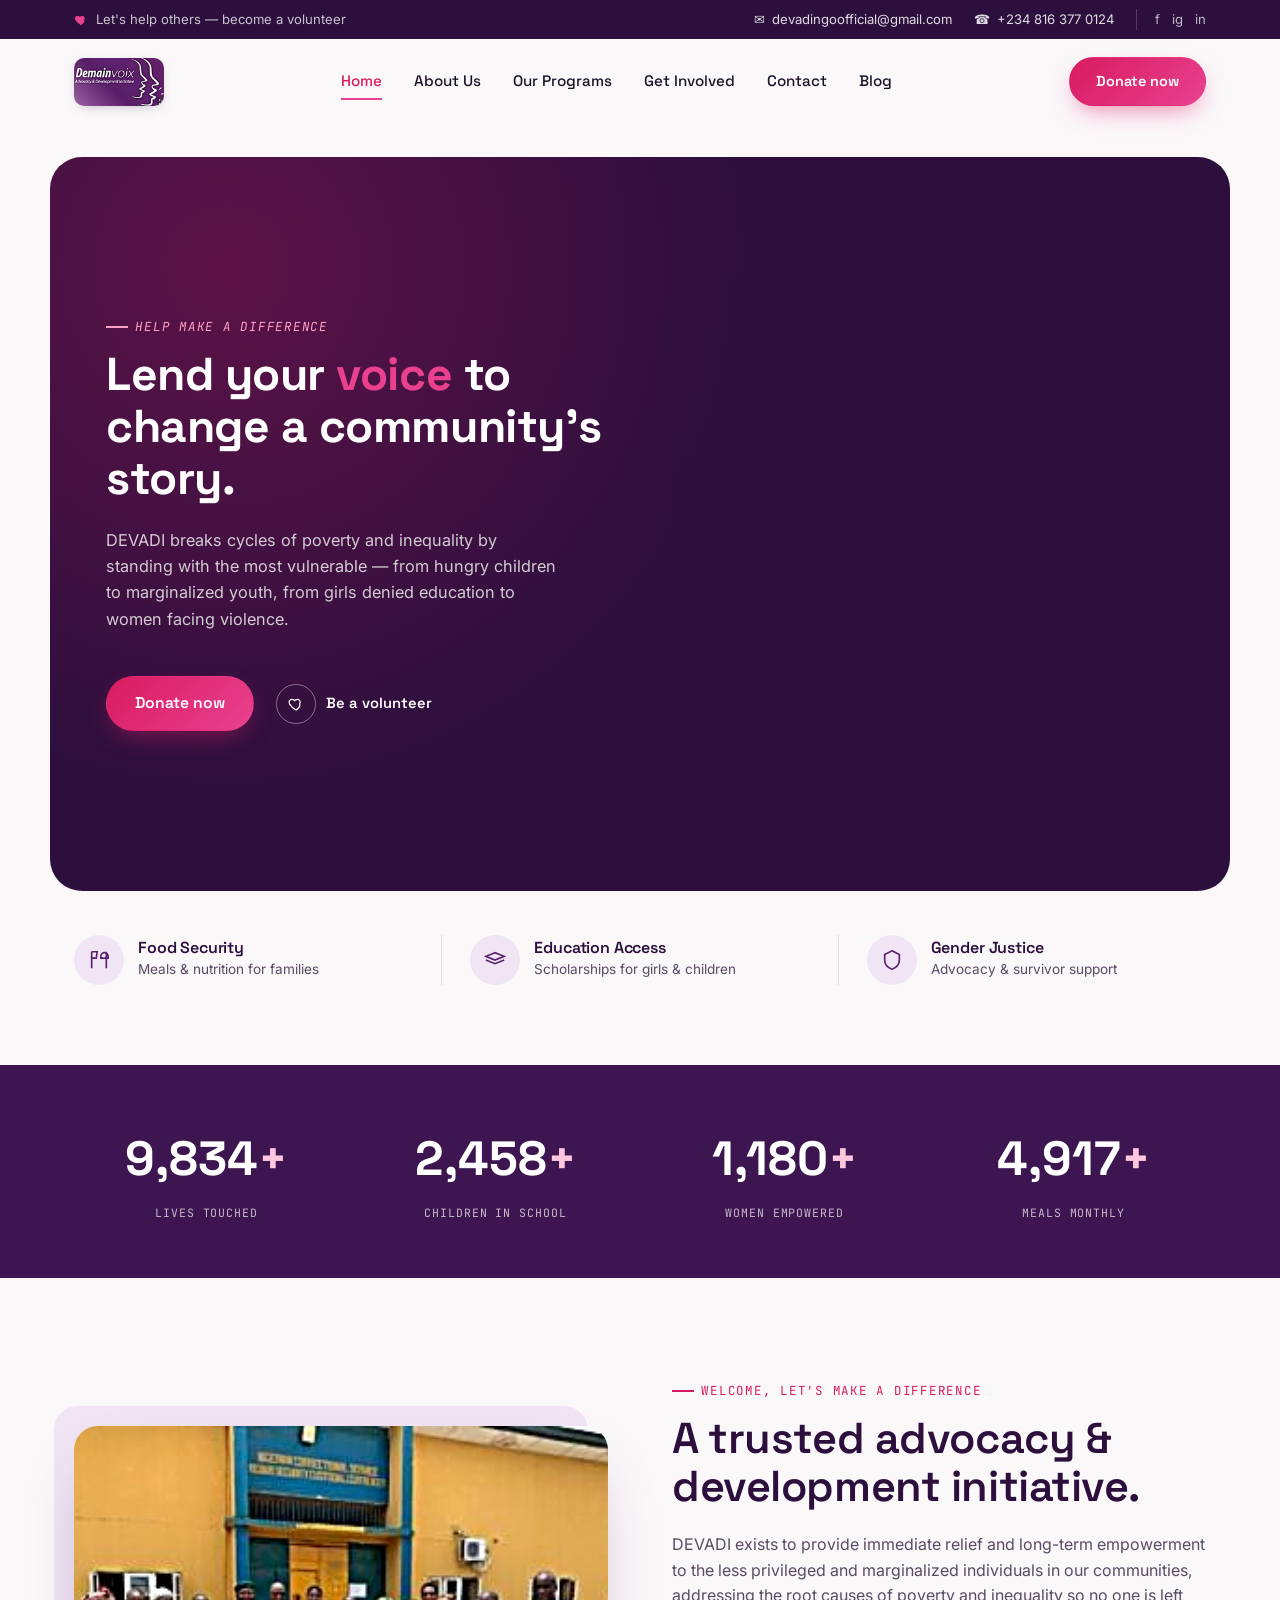
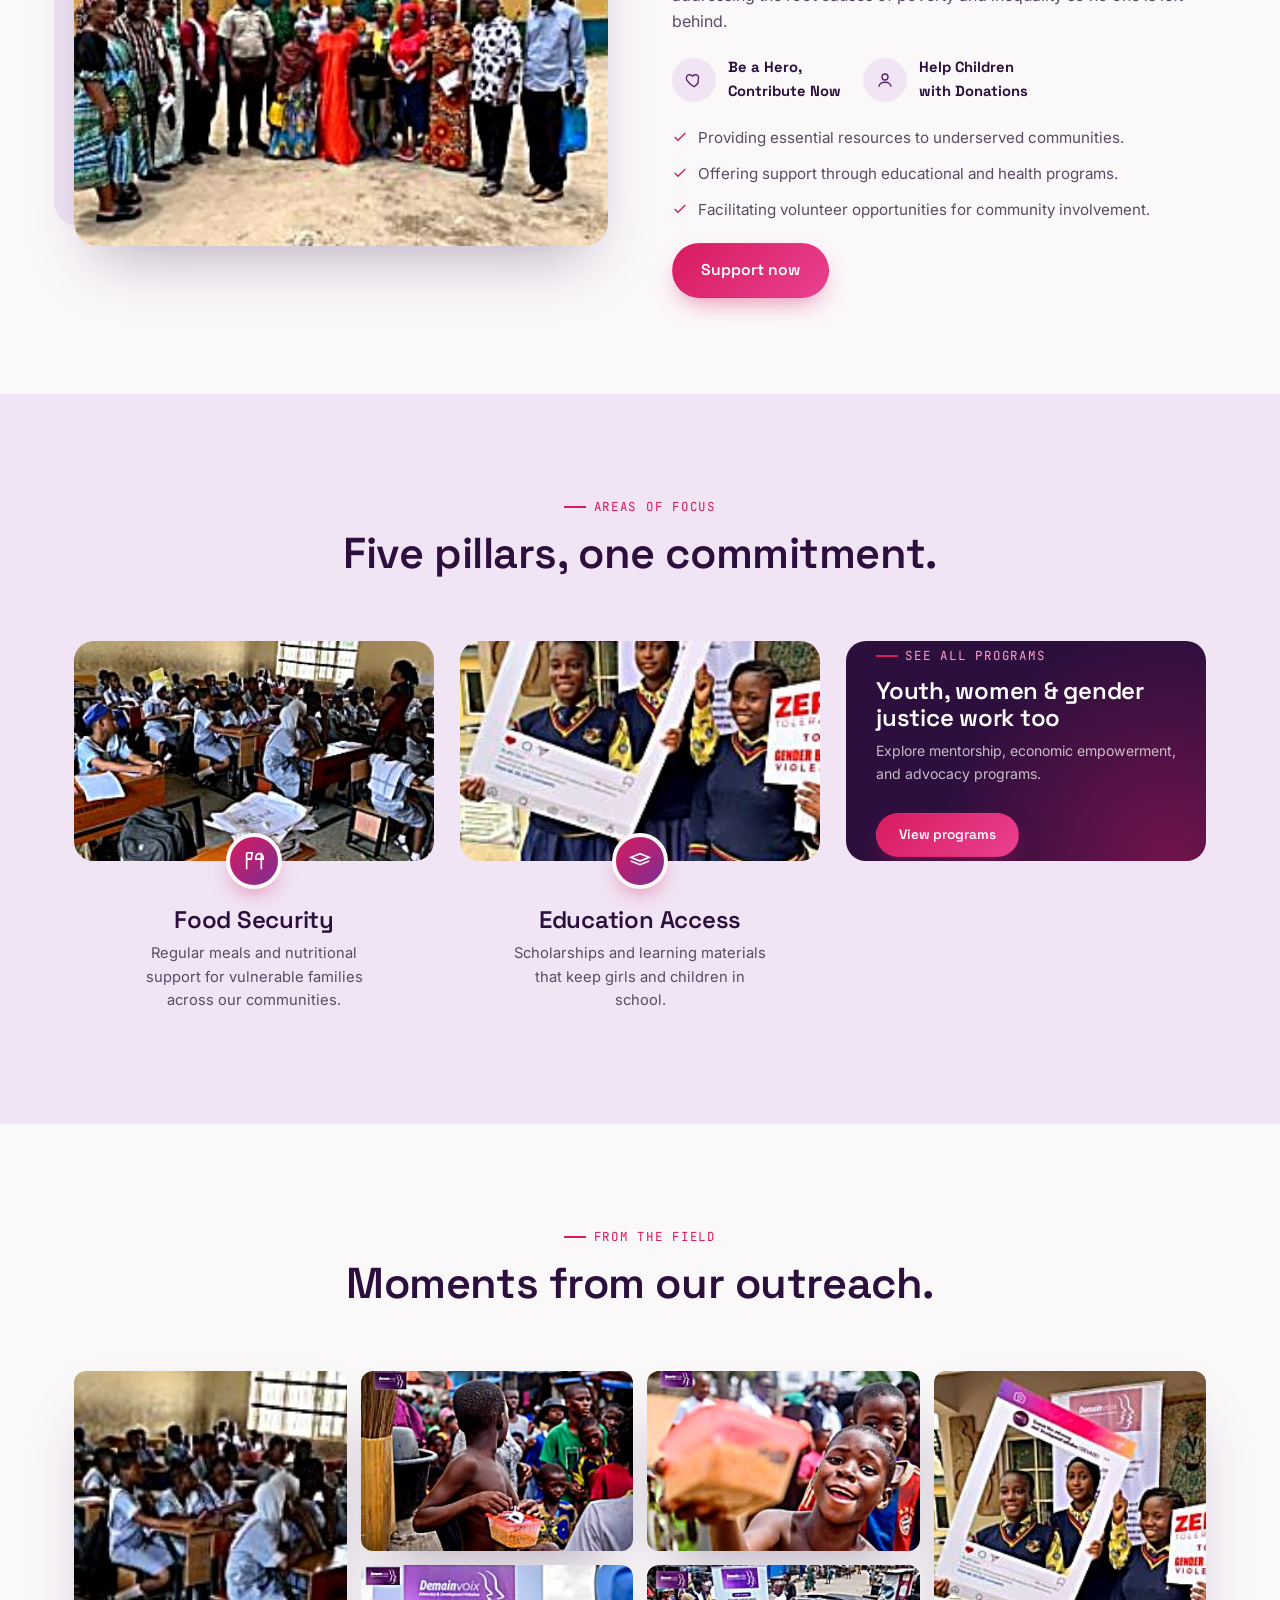
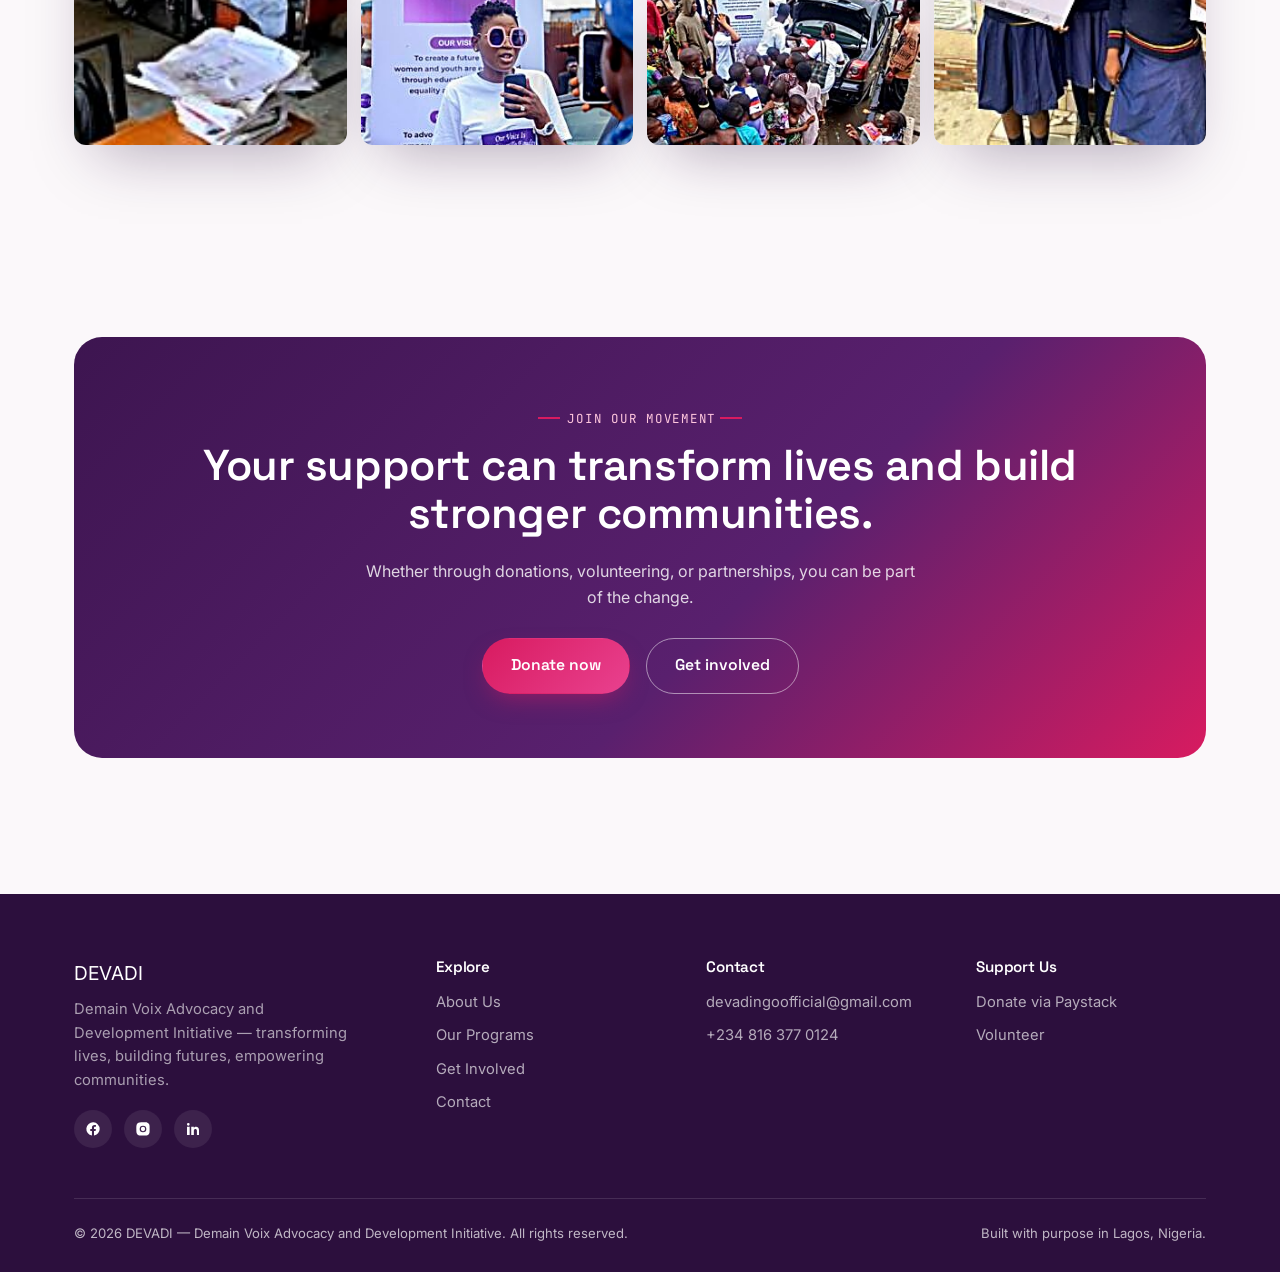
==== commit b5ada257: "Update index.html" ====
--- a/index.html
+++ b/index.html
@@ -21,11 +21,11 @@
     </div>
     <div class="topbar-right">
       <span class="tb-item">✉ <span class="tb-label">devadingoofficial@gmail.com</span></span>
-      <span class="tb-item">☎ <span class="tb-label">0802 386 2186</span></span>
+      <span class="tb-item">☎ <span class="tb-label">+234 816 377 0124</span></span>
       <span class="tb-social">
-        <a href="https://facebook.com" target="_blank" rel="noopener" aria-label="Facebook">f</a>
-        <a href="https://instagram.com" target="_blank" rel="noopener" aria-label="Instagram">ig</a>
-        <a href="https://linkedin.com" target="_blank" rel="noopener" aria-label="LinkedIn">in</a>
+        <a href="https://www.facebook.com/share/1LoDChoWBZ/?mibextid=wwXIfr" target="_blank" rel="noopener" aria-label="Facebook">f</a>
+        <a href="https://www.instagram.com/demain_voix?igsh=ZjV3MWg3dnJydm5w" target="_blank" rel="noopener" aria-label="Instagram">ig</a>
+        <a href="https://www.linkedin.com/company/demain-voix-advocacy-and-development-initiative/" target="_blank" rel="noopener" aria-label="LinkedIn">in</a>
       </span>
     </div>
   </div>
@@ -206,8 +206,8 @@
         <p style="color:rgba(255,255,255,0.6); margin-top:10px; max-width:280px; font-size:0.92rem;">Demain Voix Advocacy and Development Initiative — transforming lives, building futures, empowering communities.</p>
         <div class="social-row" style="margin-top:18px;">
           <a href="https://www.facebook.com/share/1LoDChoWBZ/?mibextid=wwXIfr" aria-label="Facebook" target="_blank" rel="noopener"><svg width="16" height="16" fill="currentColor" viewBox="0 0 24 24" style="color:white;"><path d="M22 12a10 10 0 1 0-11.6 9.9v-7H7.9V12h2.5V9.8c0-2.5 1.5-3.9 3.8-3.9 1.1 0 2.2.2 2.2.2v2.5h-1.3c-1.2 0-1.6.8-1.6 1.6V12h2.8l-.4 2.9h-2.4v7A10 10 0 0 0 22 12z"/></svg></a>
-          <a href="https://instagram.com" aria-label="Instagram" target="_blank" rel="noopener"><svg width="16" height="16" fill="currentColor" viewBox="0 0 24 24" style="color:white;"><path d="M12 2c2.7 0 3.06.01 4.12.06 1.05.05 1.77.22 2.4.46.65.25 1.2.6 1.75 1.14.5.5.86 1.1 1.13 1.75.24.63.4 1.35.46 2.4.05 1.06.06 1.4.06 4.12s-.01 3.06-.06 4.12c-.05 1.05-.22 1.77-.46 2.4a4.9 4.9 0 0 1-1.13 1.75 4.9 4.9 0 0 1-1.75 1.13c-.63.24-1.35.4-2.4.46-1.06.05-1.4.06-4.12.06s-3.06-.01-4.12-.06c-1.05-.05-1.77-.22-2.4-.46a4.9 4.9 0 0 1-1.75-1.13 4.9 4.9 0 0 1-1.13-1.75c-.24-.63-.4-1.35-.46-2.4C2 15.06 2 14.7 2 12s.01-3.06.06-4.12c.05-1.05.22-1.77.46-2.4.25-.65.6-1.2 1.14-1.75A4.9 4.9 0 0 1 5.4 2.6c.63-.24 1.35-.4 2.4-.46C8.86 2 9.2 2 12 2zm0 5a5 5 0 1 0 0 10 5 5 0 0 0 0-10zm0 8.2a3.2 3.2 0 1 1 0-6.4 3.2 3.2 0 0 1 0 6.4zm5.2-8.4a1.17 1.17 0 1 1-2.34 0 1.17 1.17 0 0 1 2.34 0z"/></svg></a>
-          <a href="https://linkedin.com" aria-label="LinkedIn" target="_blank" rel="noopener"><svg width="16" height="16" fill="currentColor" viewBox="0 0 24 24" style="color:white;"><path d="M6.94 5a2 2 0 1 1-4-.02 2 2 0 0 1 4 .02zM7 8.48H3V21h4V8.48zm6.32 0H9.34V21h3.94v-6.4c0-3.56 4.6-3.85 4.6 0V21H21v-7.32c0-6.14-6.87-5.92-7.68-2.9V8.48z"/></svg></a>
+          <a href="https://www.instagram.com/demain_voix?igsh=ZjV3MWg3dnJydm5w" aria-label="Instagram" target="_blank" rel="noopener"><svg width="16" height="16" fill="currentColor" viewBox="0 0 24 24" style="color:white;"><path d="M12 2c2.7 0 3.06.01 4.12.06 1.05.05 1.77.22 2.4.46.65.25 1.2.6 1.75 1.14.5.5.86 1.1 1.13 1.75.24.63.4 1.35.46 2.4.05 1.06.06 1.4.06 4.12s-.01 3.06-.06 4.12c-.05 1.05-.22 1.77-.46 2.4a4.9 4.9 0 0 1-1.13 1.75 4.9 4.9 0 0 1-1.75 1.13c-.63.24-1.35.4-2.4.46-1.06.05-1.4.06-4.12.06s-3.06-.01-4.12-.06c-1.05-.05-1.77-.22-2.4-.46a4.9 4.9 0 0 1-1.75-1.13 4.9 4.9 0 0 1-1.13-1.75c-.24-.63-.4-1.35-.46-2.4C2 15.06 2 14.7 2 12s.01-3.06.06-4.12c.05-1.05.22-1.77.46-2.4.25-.65.6-1.2 1.14-1.75A4.9 4.9 0 0 1 5.4 2.6c.63-.24 1.35-.4 2.4-.46C8.86 2 9.2 2 12 2zm0 5a5 5 0 1 0 0 10 5 5 0 0 0 0-10zm0 8.2a3.2 3.2 0 1 1 0-6.4 3.2 3.2 0 0 1 0 6.4zm5.2-8.4a1.17 1.17 0 1 1-2.34 0 1.17 1.17 0 0 1 2.34 0z"/></svg></a>
+          <a href="https://www.linkedin.com/company/demain-voix-advocacy-and-development-initiative/" aria-label="LinkedIn" target="_blank" rel="noopener"><svg width="16" height="16" fill="currentColor" viewBox="0 0 24 24" style="color:white;"><path d="M6.94 5a2 2 0 1 1-4-.02 2 2 0 0 1 4 .02zM7 8.48H3V21h4V8.48zm6.32 0H9.34V21h3.94v-6.4c0-3.56 4.6-3.85 4.6 0V21H21v-7.32c0-6.14-6.87-5.92-7.68-2.9V8.48z"/></svg></a>
         </div>
       </div>
       <div>
@@ -220,7 +220,7 @@
       <div>
         <h4>Contact</h4>
         <a href="mailto:devadingoofficial@gmail.com">devadingoofficial@gmail.com</a>
-        <a href="tel:+2348023862186">0802 386 2186</a>
+        <a href="tel:+2348163770124">+234 816 377 0124</a>
       </div>
       <div>
         <h4>Support Us</h4>
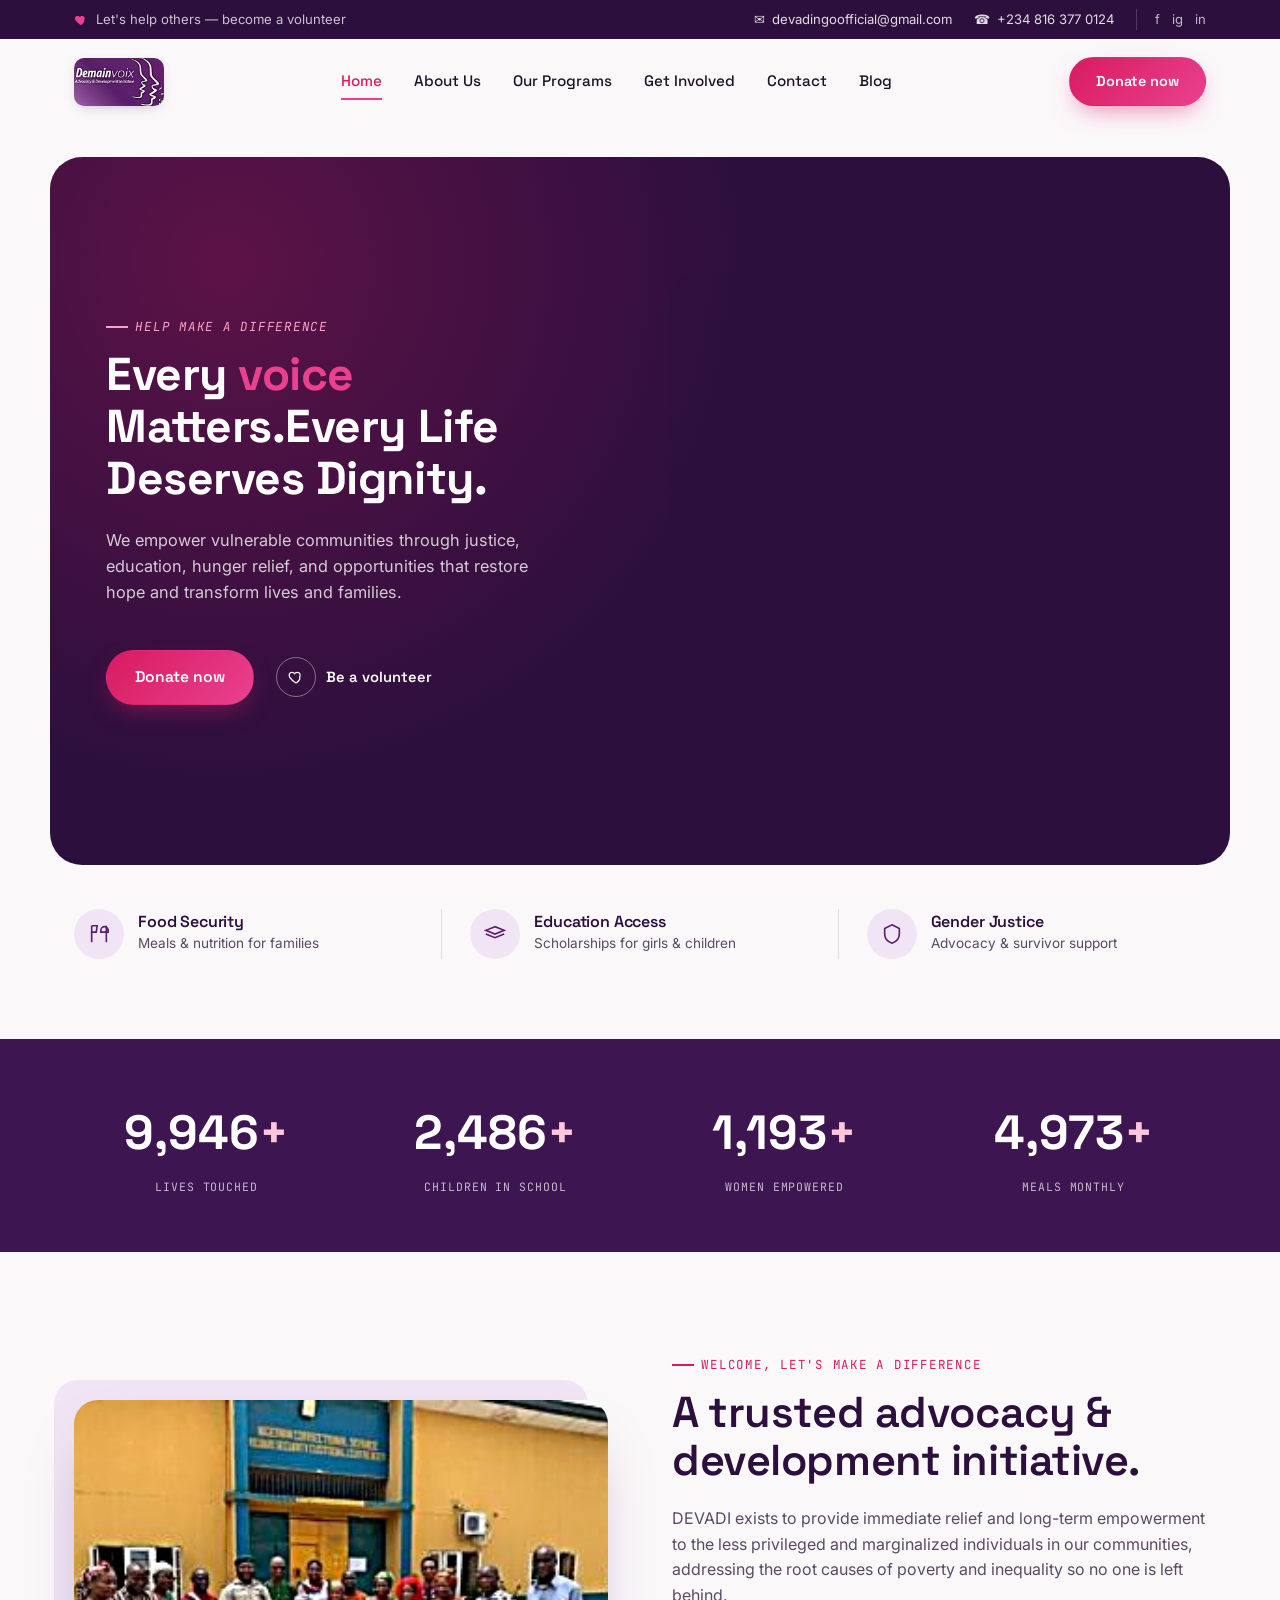
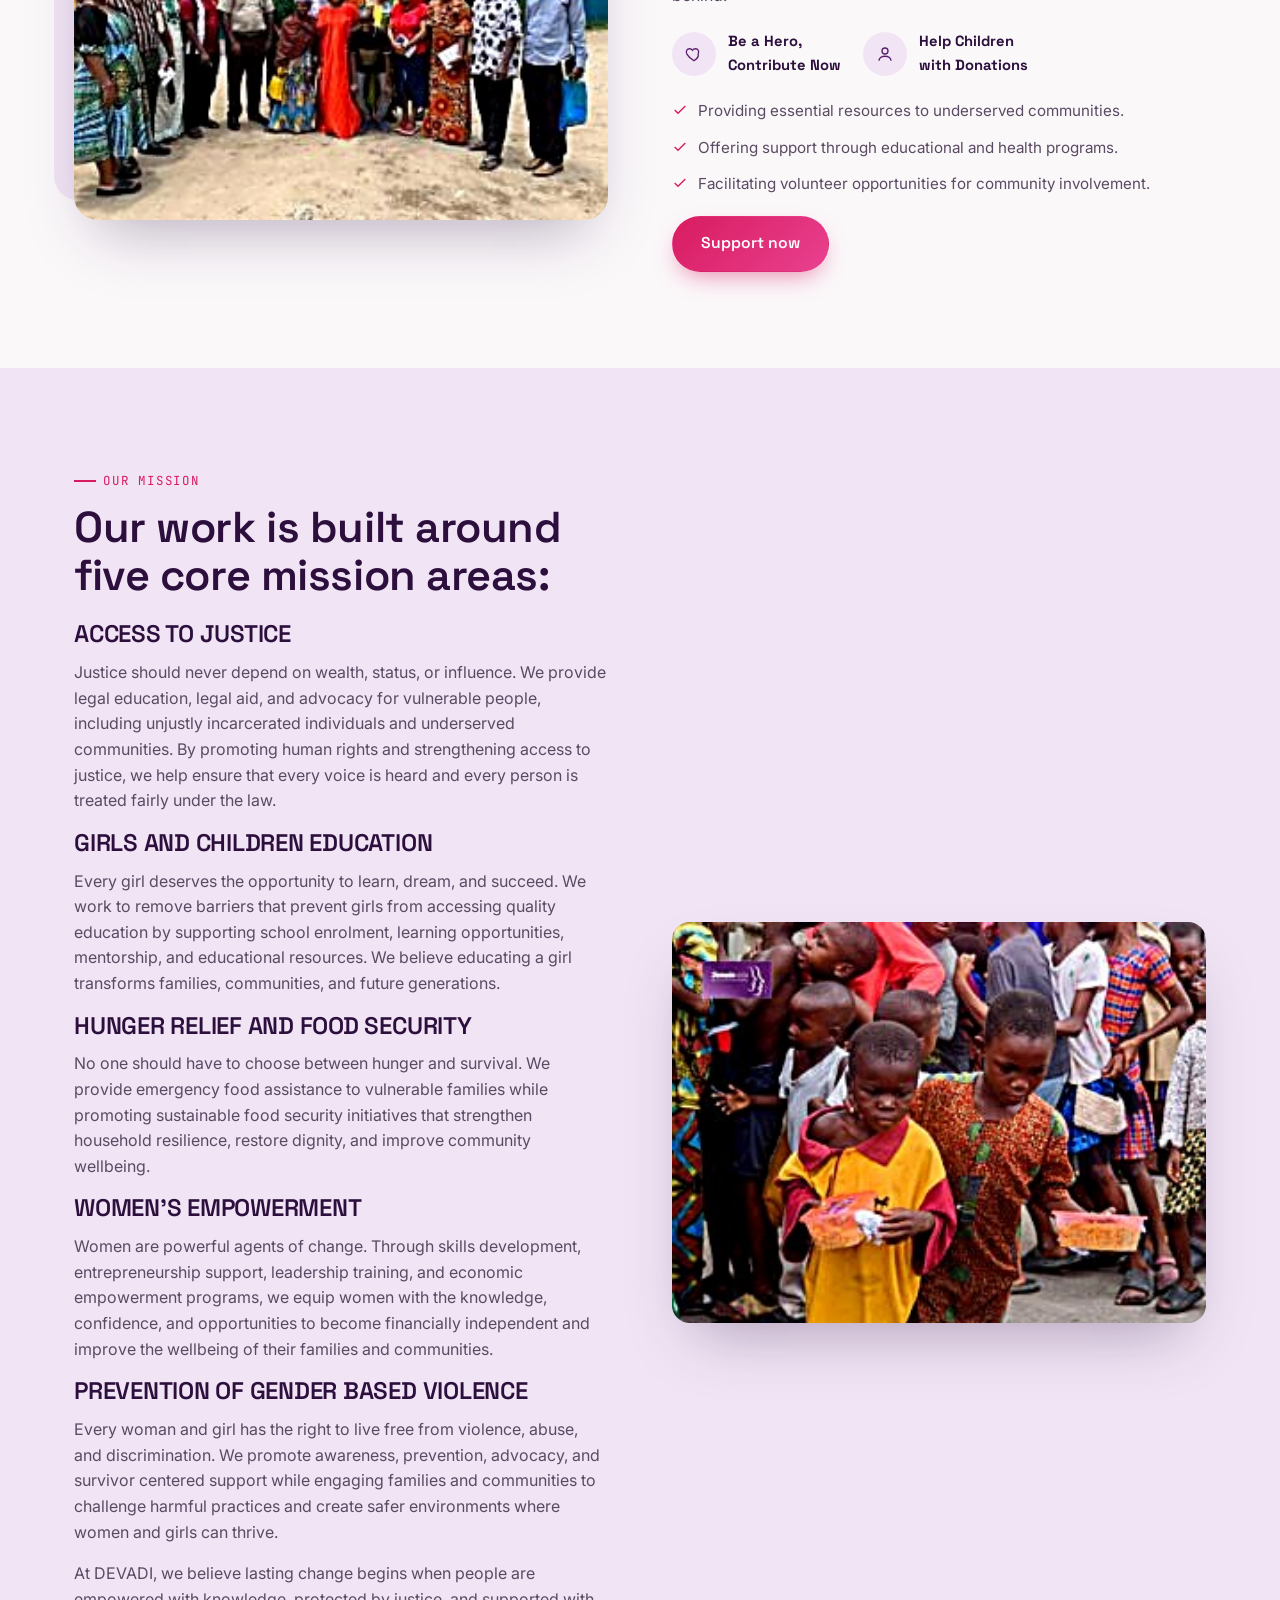
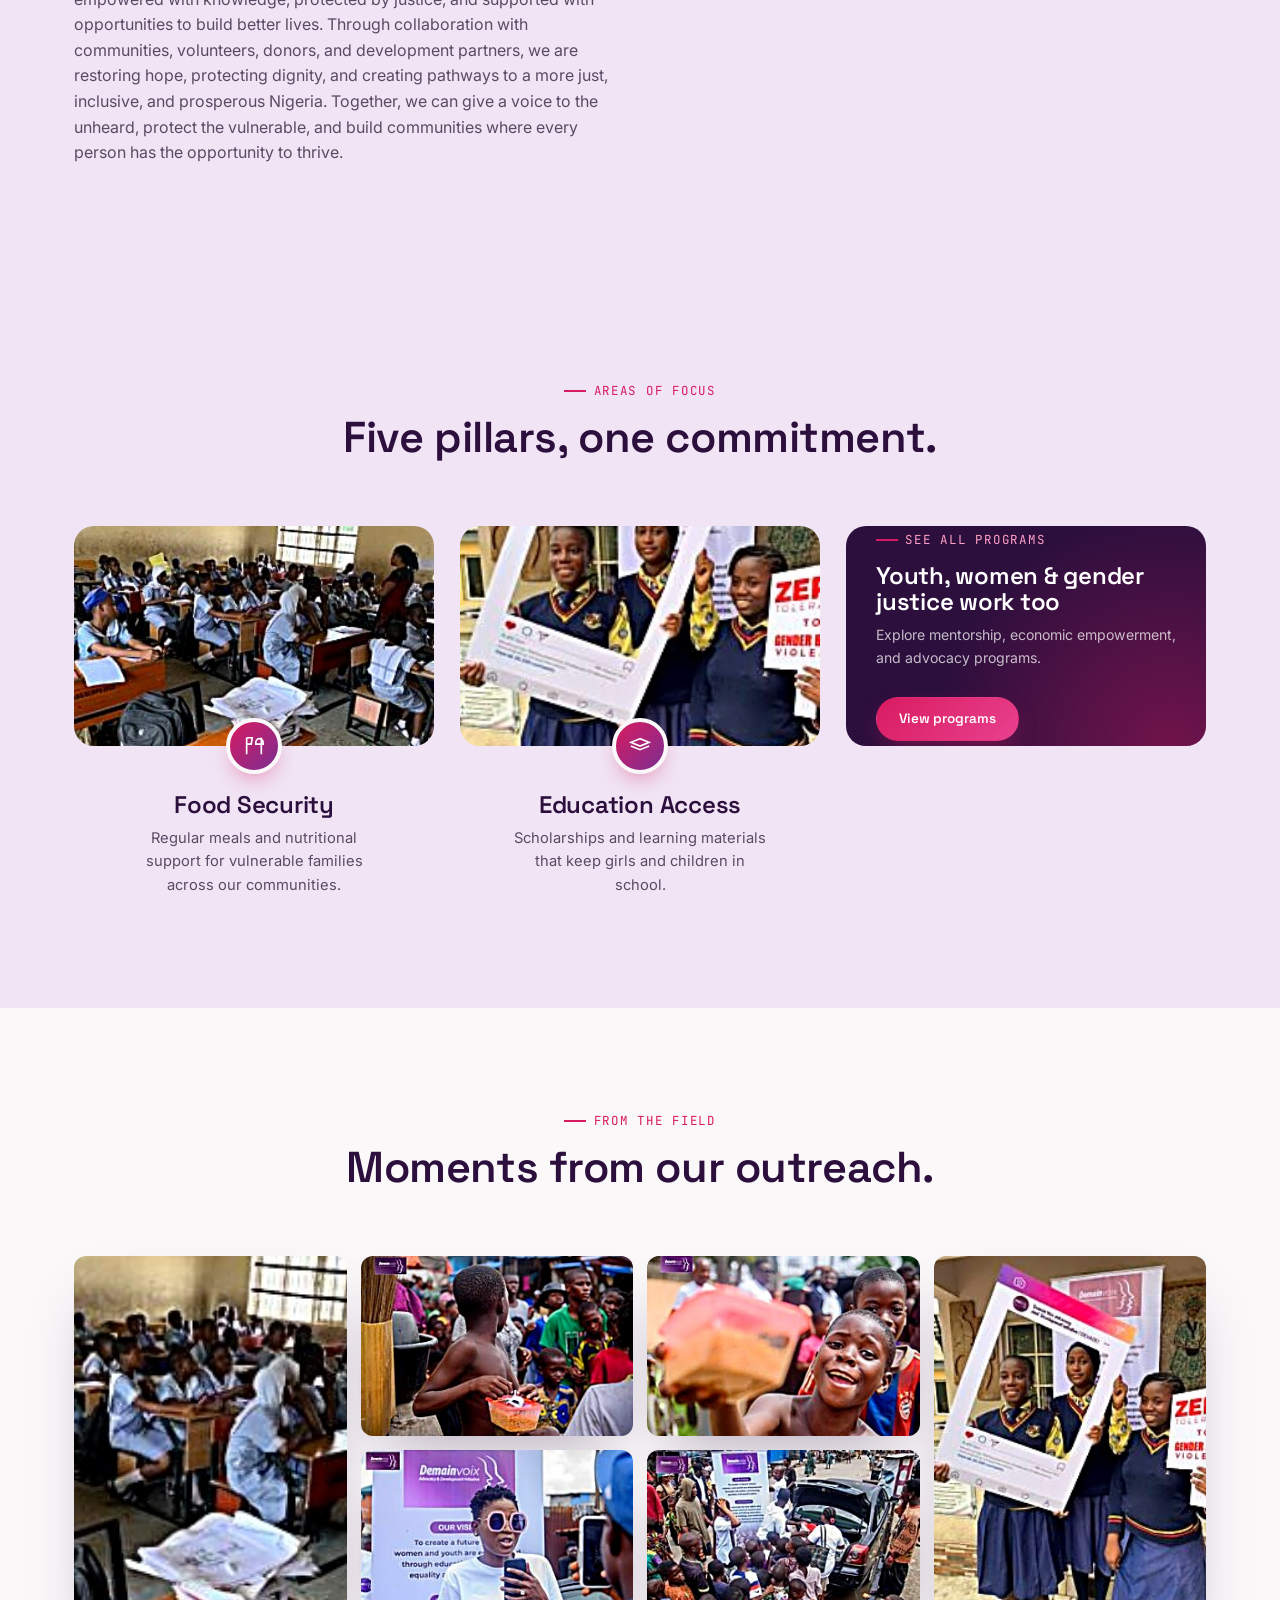
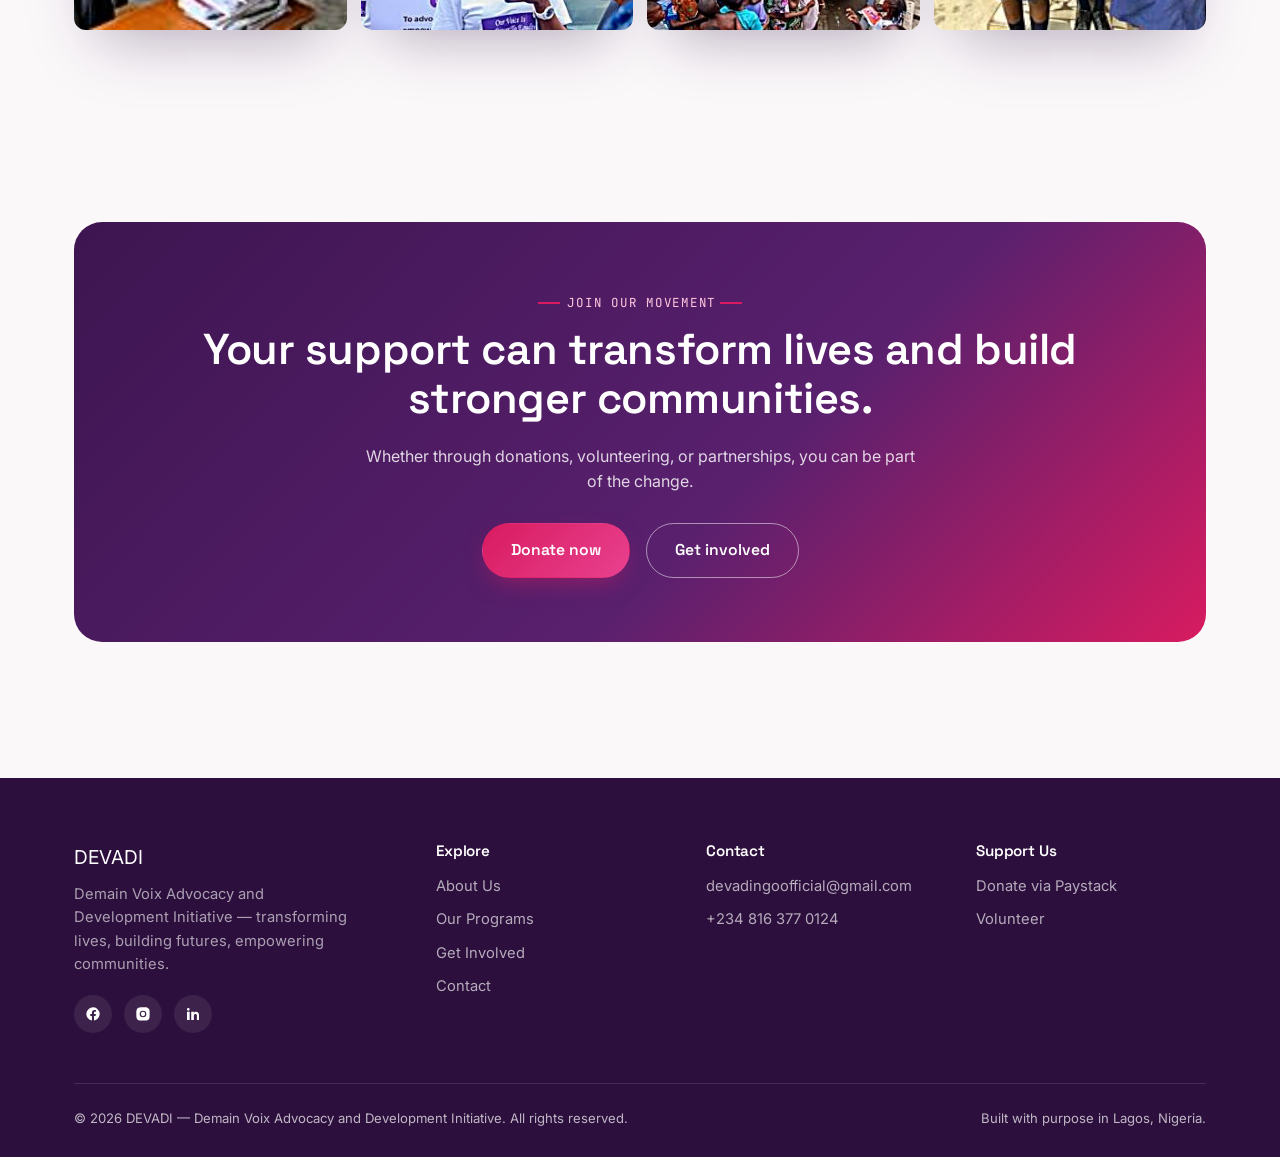
==== commit 63346767: "Update index.html" ====
--- a/index.html
+++ b/index.html
@@ -55,8 +55,8 @@
   <section class="hero reveal">
     <div class="hero-content">
       <span class="eyebrow">Help make a difference</span>
-      <h1>Lend your <em>voice</em> to change a community's story.</h1>
-      <p class="lede">DEVADI breaks cycles of poverty and inequality by standing with the most vulnerable — from hungry children to marginalized youth, from girls denied education to women facing violence.</p>
+      <h1>Every <em>voice</em> Matters.Every Life Deserves Dignity.</h1>
+      <p class="lede">We empower vulnerable communities through justice, education, hunger relief, and opportunities that restore hope and transform lives and families.</p>
       <div class="hero-actions">
         <a href="get-involved.html" class="btn btn-primary">Donate now</a>
         <a href="get-involved.html" class="link-cta">
@@ -136,6 +136,32 @@
     </div>
   </div>
 </section>
+  <section class="section-alt">
+  <div class="container two-col reveal">
+    <div>
+      <span class="eyebrow">Our Mission</span>
+      <h2>Our work is built around five core mission areas:</h2>
+      <h3>ACCESS TO JUSTICE </h3>
+     
+      <p>Justice should never depend on wealth, status, or influence. We provide legal education, legal aid, and advocacy for vulnerable people, including unjustly incarcerated individuals and underserved communities. By promoting human rights and strengthening access to justice, we help ensure that every voice is heard and every person is treated fairly under the law.</p>
+      <h3>GIRLS AND CHILDREN EDUCATION </h3>
+      <p>Every girl deserves the opportunity to learn, dream, and succeed. We work to remove barriers that prevent girls from accessing quality education by supporting school enrolment, learning opportunities, mentorship, and educational resources. We believe educating a girl transforms families, communities, and future generations.</p>
+      <h3>HUNGER RELIEF AND FOOD SECURITY</h3>
+      <p>No one should have to choose between hunger and survival. We provide emergency food assistance to vulnerable families while promoting sustainable food security initiatives that strengthen household resilience, restore dignity, and improve community wellbeing.
+</p>
+      <h3>WOMEN’S EMPOWERMENT </h3>
+      <p>Women are powerful agents of change. Through skills development, entrepreneurship support, leadership training, and economic empowerment programs, we equip women with the knowledge, confidence, and opportunities to become financially independent and improve the wellbeing of their families and communities.</p>
+      <h3>PREVENTION OF GENDER BASED VIOLENCE</h3>
+      <p>Every woman and girl has the right to live free from violence, abuse, and discrimination. We promote awareness, prevention, advocacy, and survivor centered support while engaging families and communities to challenge harmful practices and create safer environments where women and girls can thrive.</p>
+      <p>At DEVADI, we believe lasting change begins when people are empowered with knowledge, protected by justice, and supported with opportunities to build better lives. Through collaboration with communities, volunteers, donors, and development partners, we are restoring hope, protecting dignity, and creating pathways to a more just, inclusive, and prosperous Nigeria.
+
+Together, we can give a voice to the unheard, protect the vulnerable, and build communities where every person has the opportunity to thrive.</p>
+    </div>
+    <div class="img-frame">
+      <img src="images/PHOTO-2026-07-27-08-35-06.jpg" alt="DEVADI team and volunteers at an outreach event">
+    </div>
+  </div>
+</section>
 
 <section class="section-alt">
   <div class="container">
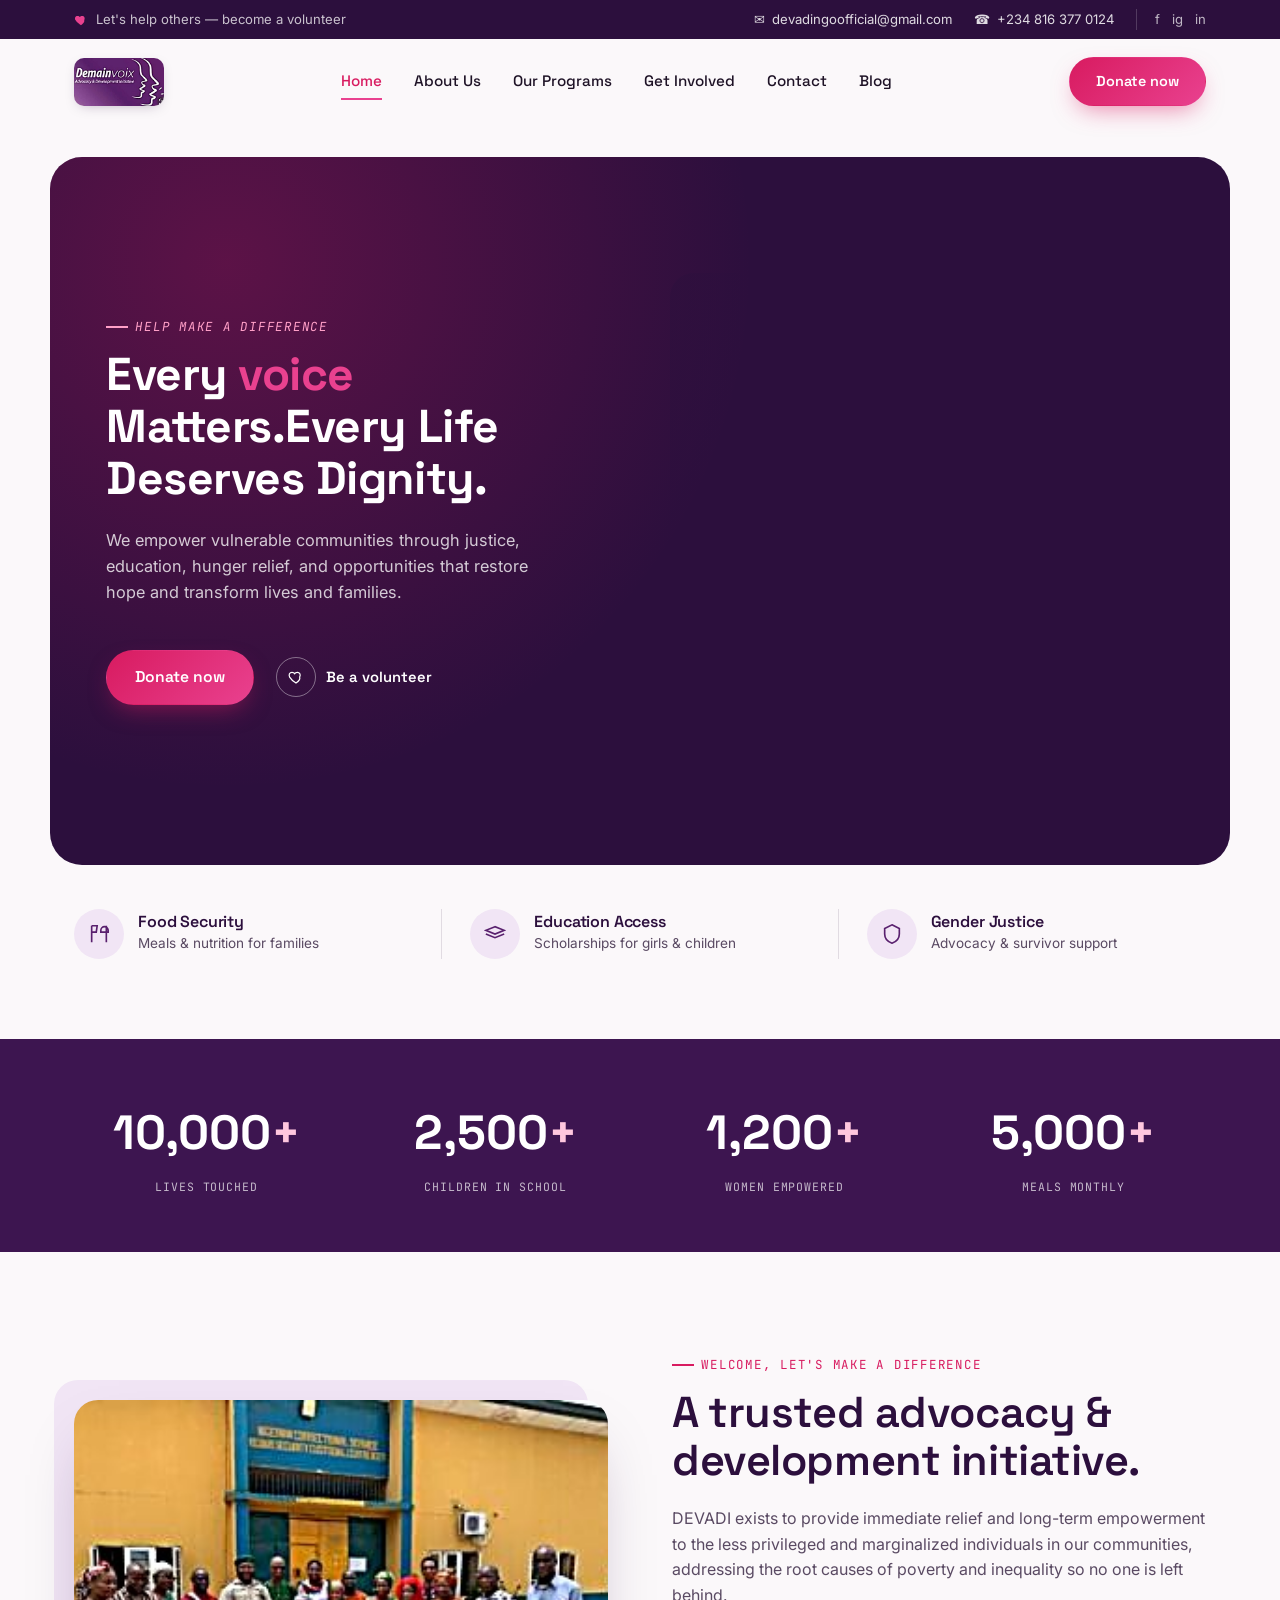
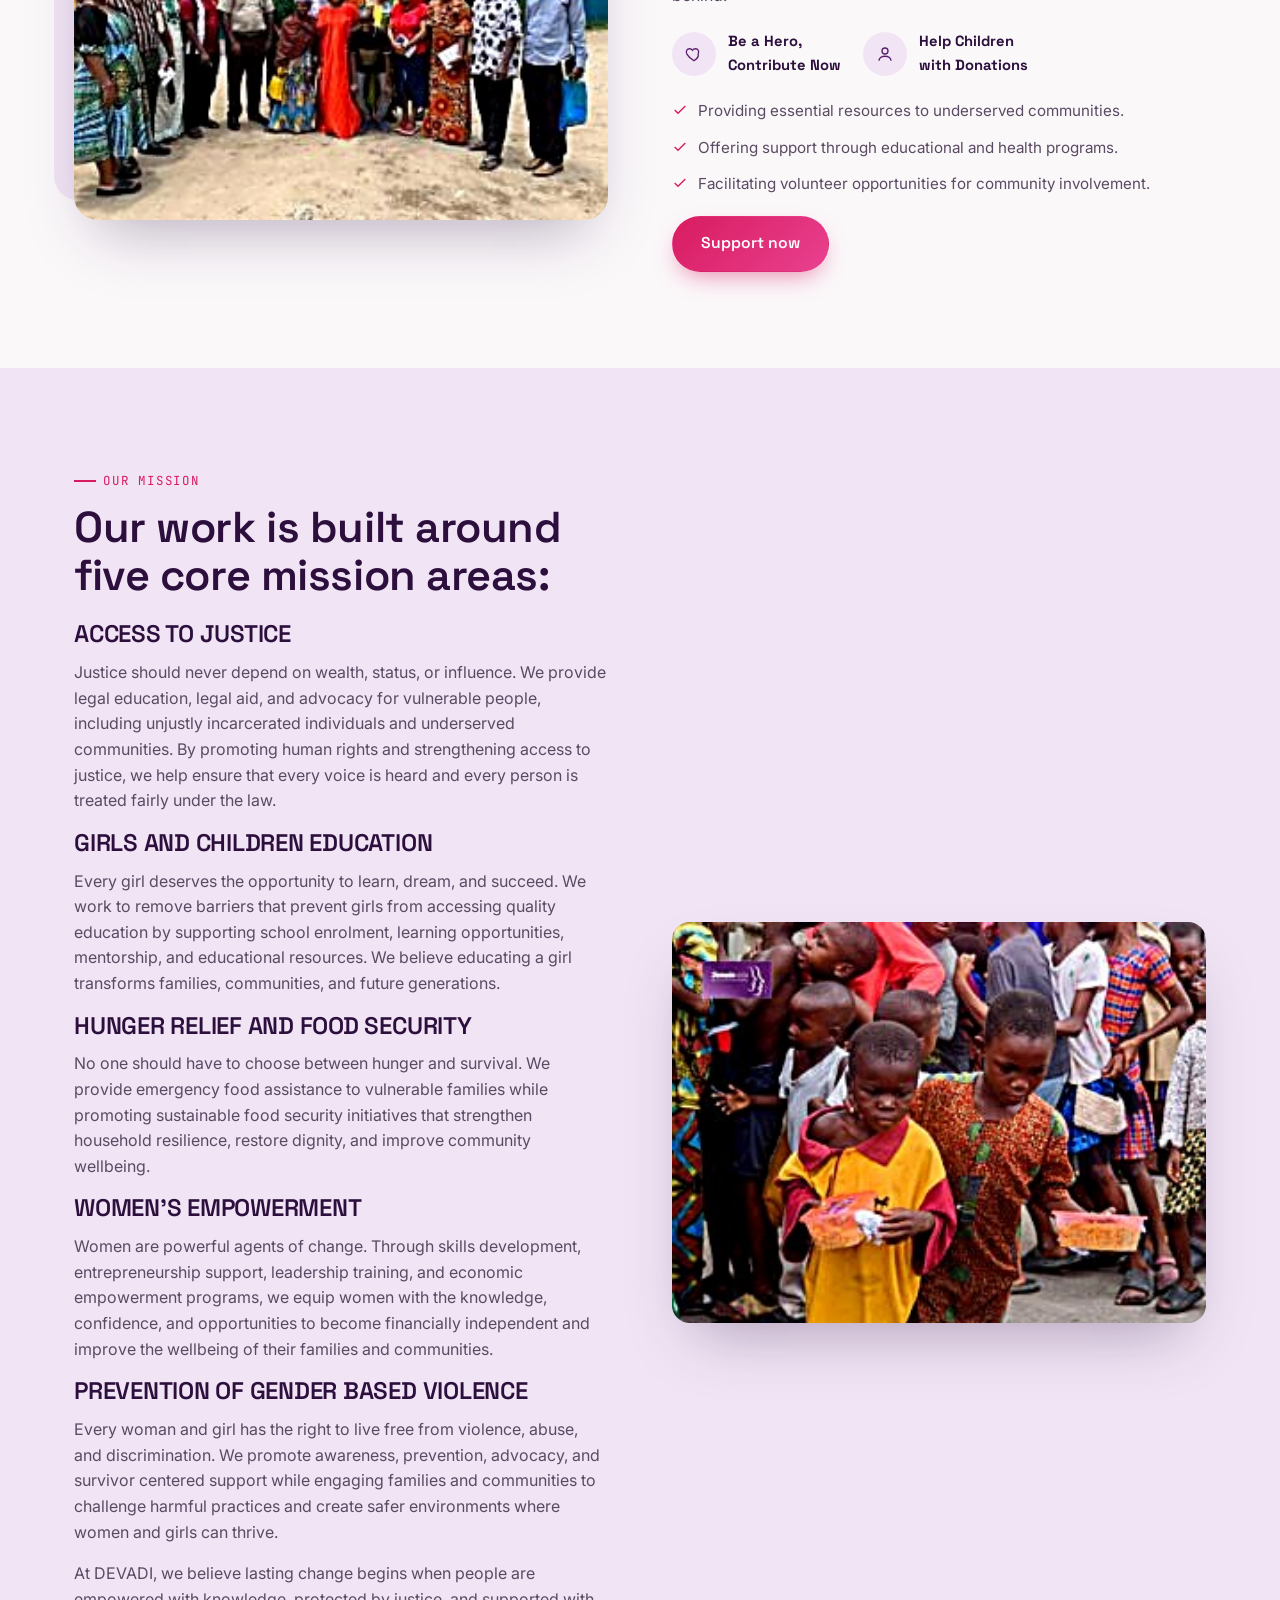
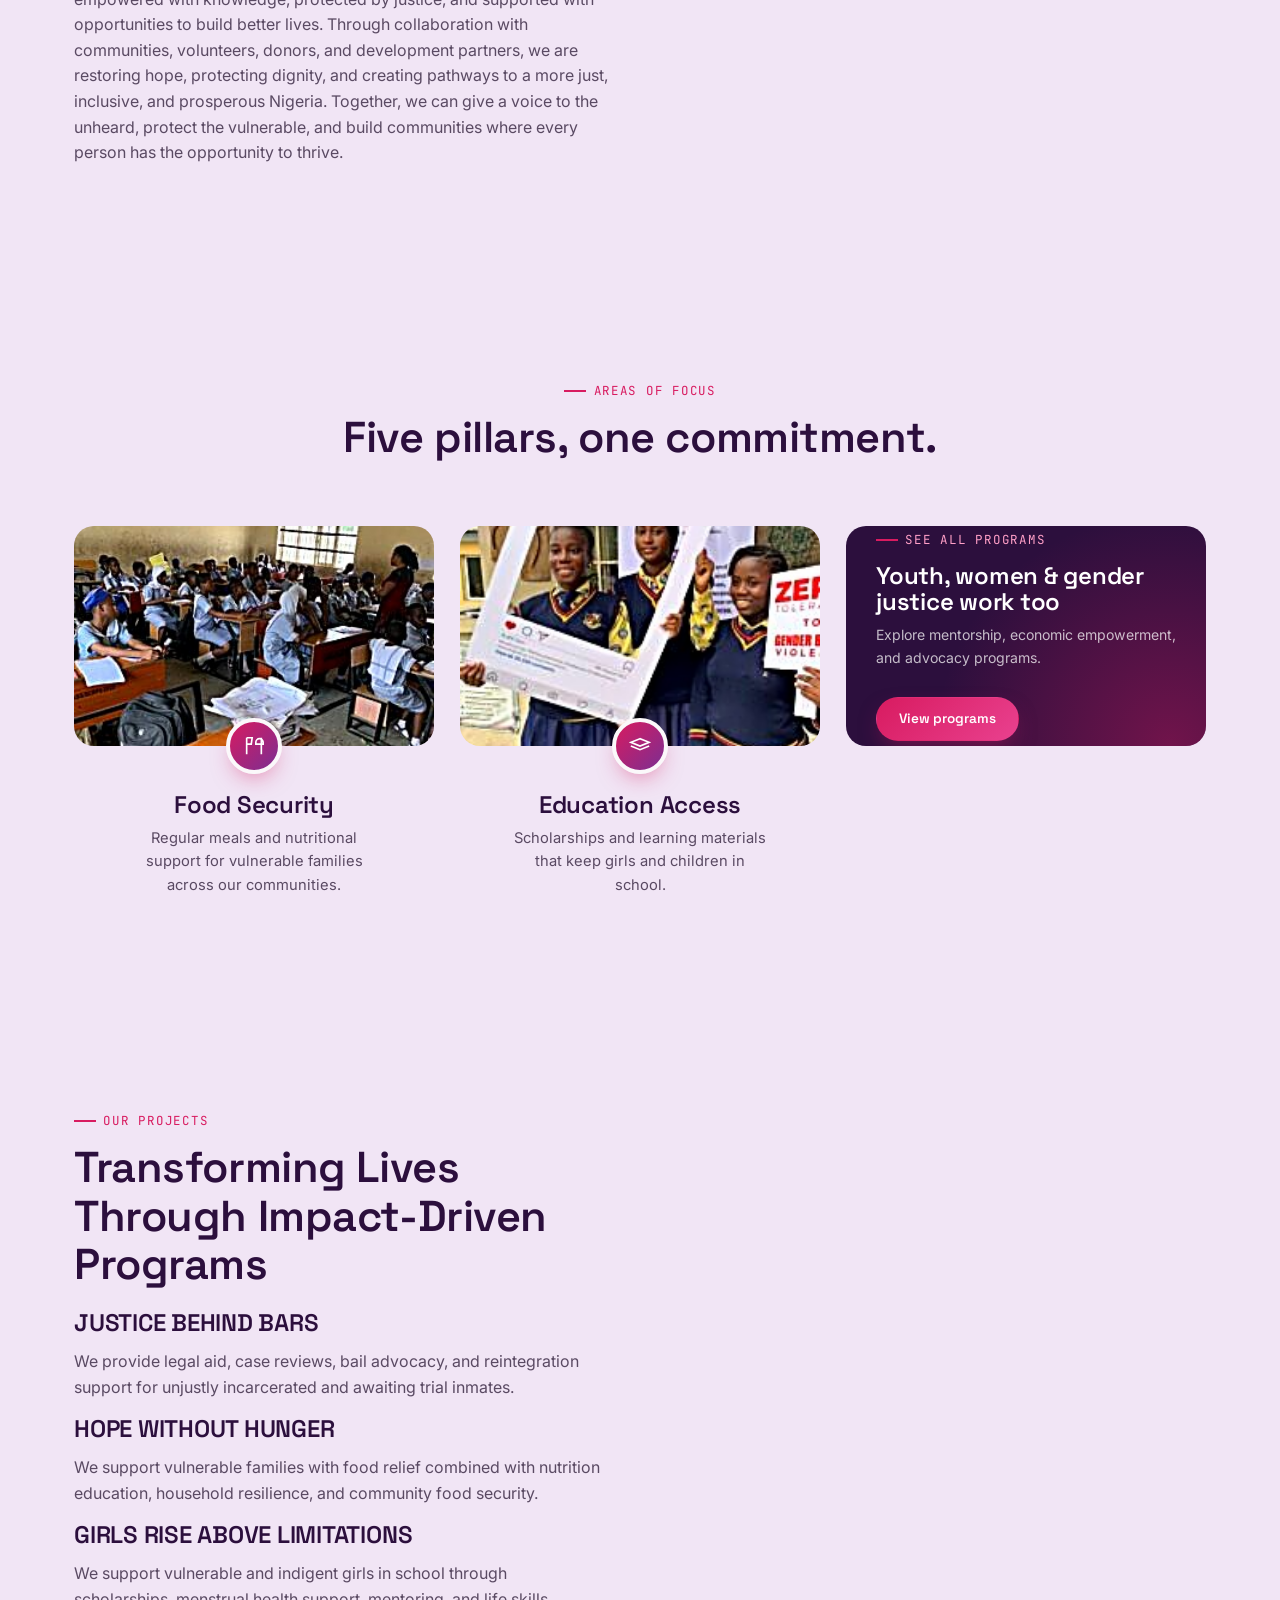
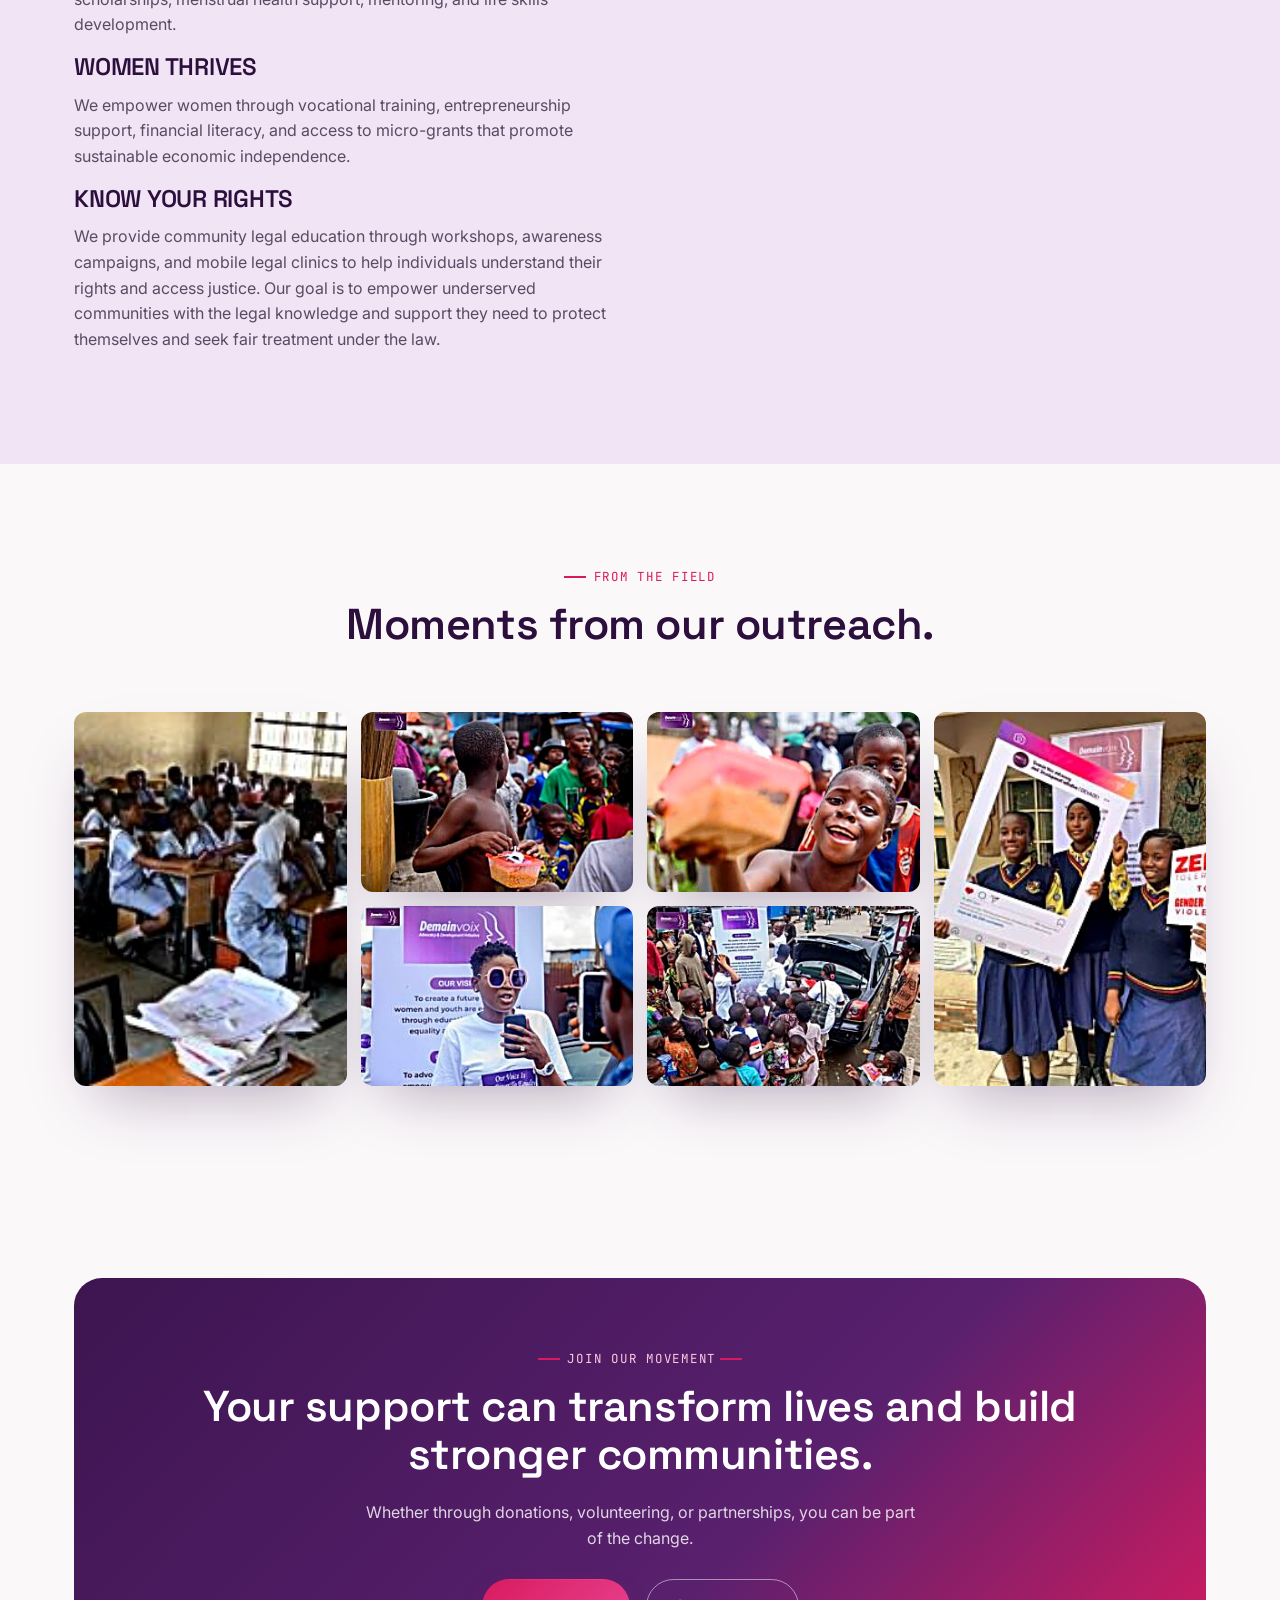
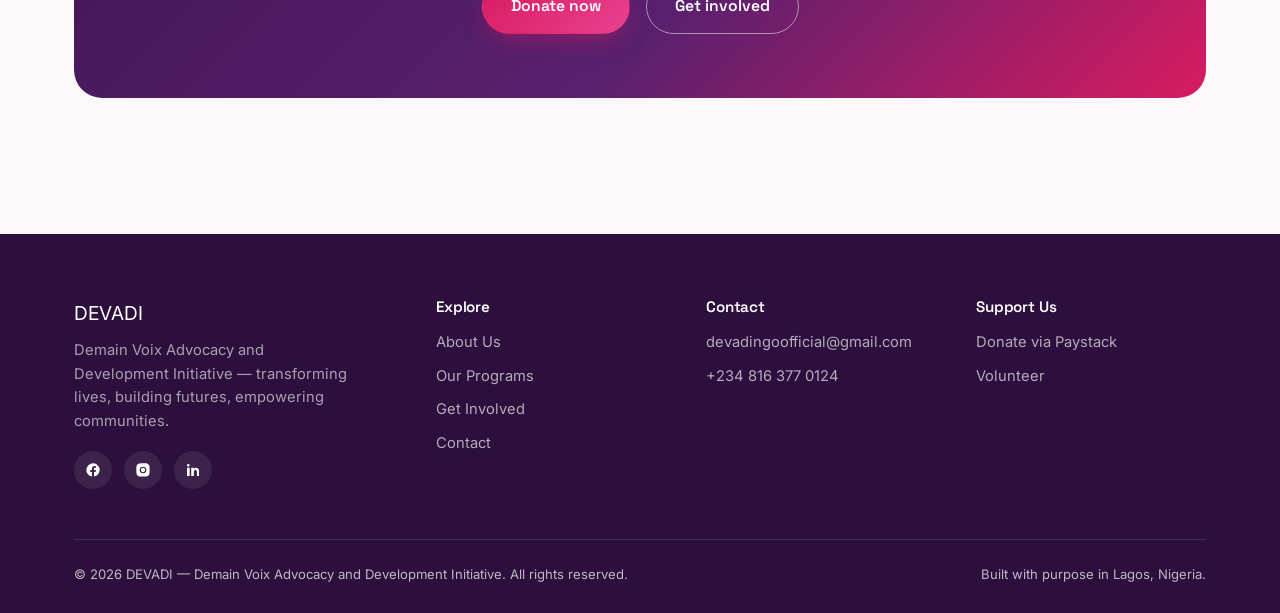
==== commit eba05c6b: "Update index.html" ====
--- a/index.html
+++ b/index.html
@@ -191,6 +191,53 @@
     </div>
   </div>
 </section>
+  <!-- Our Projects Section -->
+<section class="section-alt">
+  <div class="container two-col reveal">
+
+    <div>
+      <span class="eyebrow">Our Projects</span>
+      <h2>Transforming Lives Through Impact-Driven Programs</h2>
+
+      <h3>JUSTICE BEHIND BARS</h3>
+      <p>
+        We provide legal aid, case reviews, bail advocacy, and reintegration
+        support for unjustly incarcerated and awaiting trial inmates.
+      </p>
+
+      <h3>HOPE WITHOUT HUNGER</h3>
+      <p>
+        We support vulnerable families with food relief combined with nutrition
+        education, household resilience, and community food security.
+      </p>
+
+      <h3>GIRLS RISE ABOVE LIMITATIONS</h3>
+      <p>
+        We support vulnerable and indigent girls in school through
+        scholarships, menstrual health support, mentoring, and life skills
+        development.
+      </p>
+
+      <h3>WOMEN THRIVES</h3>
+      <p>
+        We empower women through vocational training, entrepreneurship
+        support, financial literacy, and access to micro-grants that promote
+        sustainable economic independence.
+      </p>
+
+      <h3>KNOW YOUR RIGHTS</h3>
+      <p>
+        We provide community legal education through workshops, awareness
+        campaigns, and mobile legal clinics to help individuals understand
+        their rights and access justice. Our goal is to empower underserved
+        communities with the legal knowledge and support they need to protect
+        themselves and seek fair treatment under the law.
+      </p>
+
+    </div>
+
+  </div>
+</section>
 
 <section>
   <div class="container">
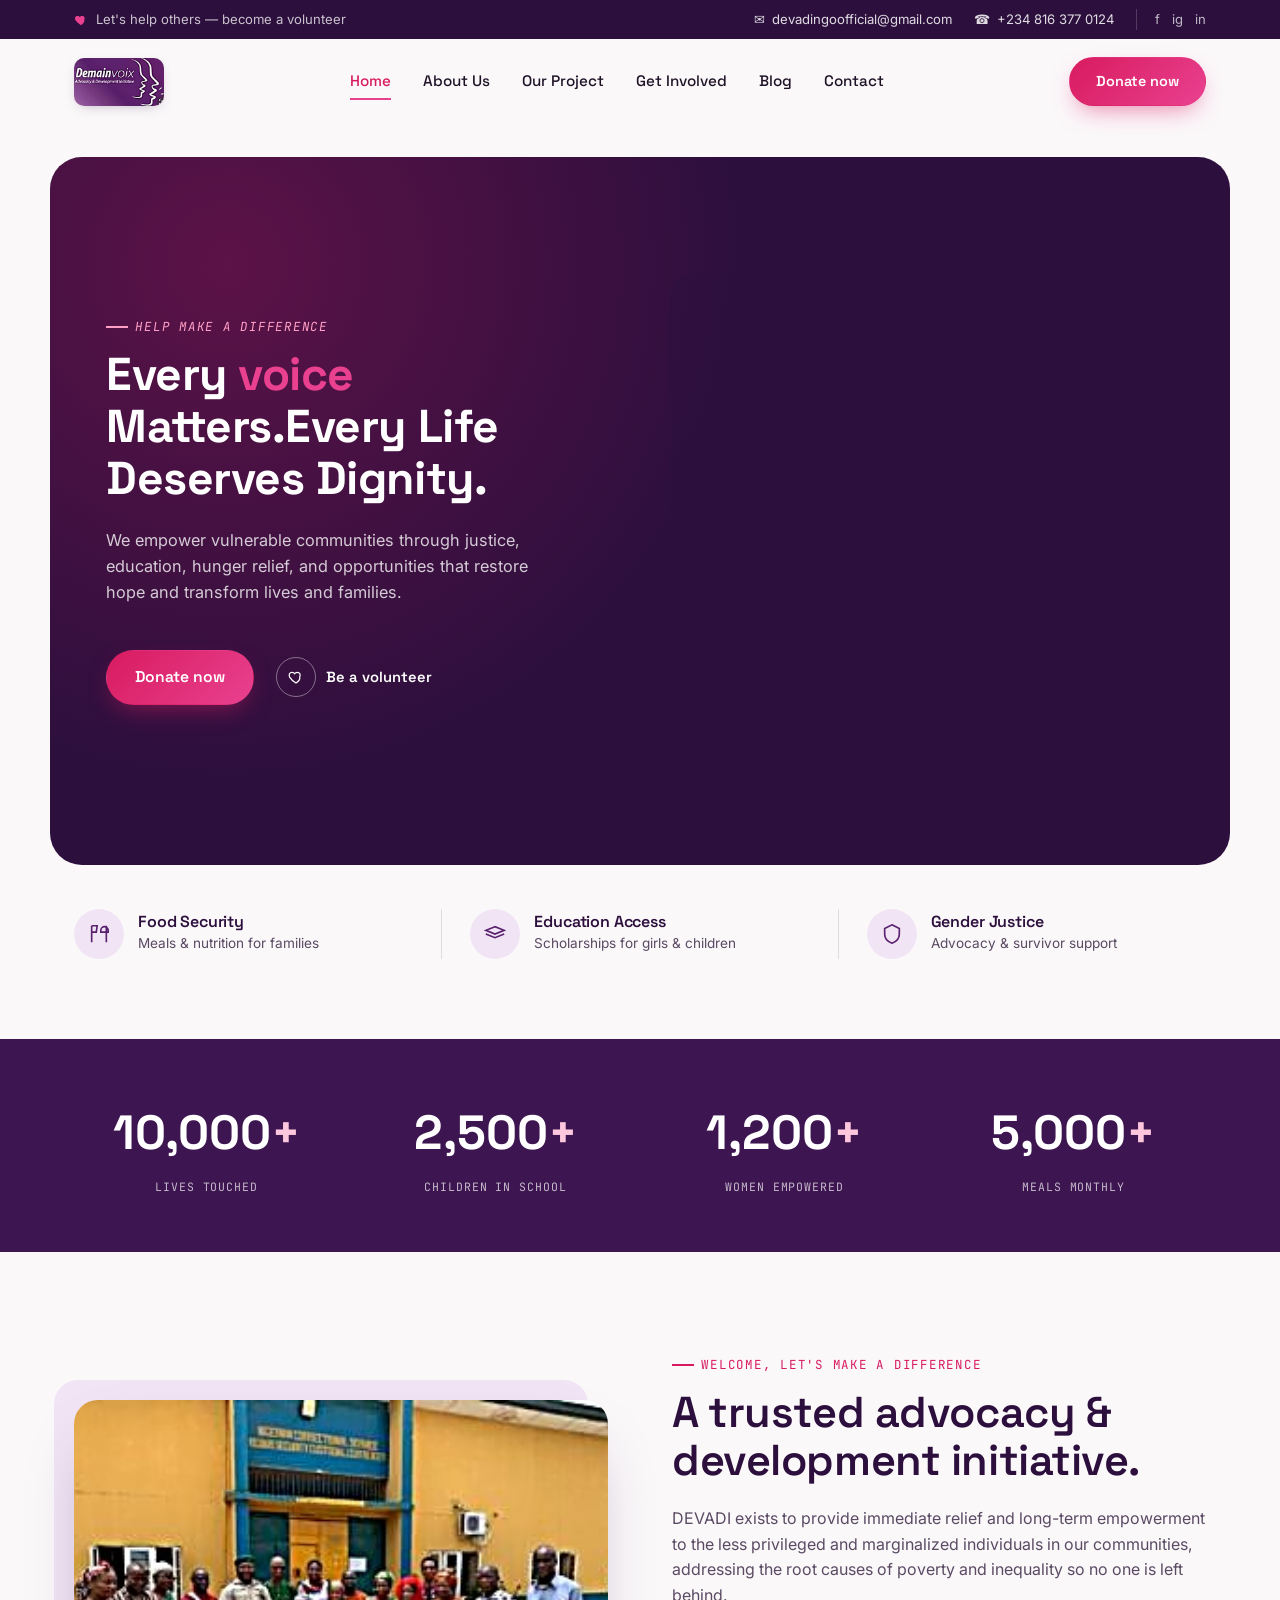
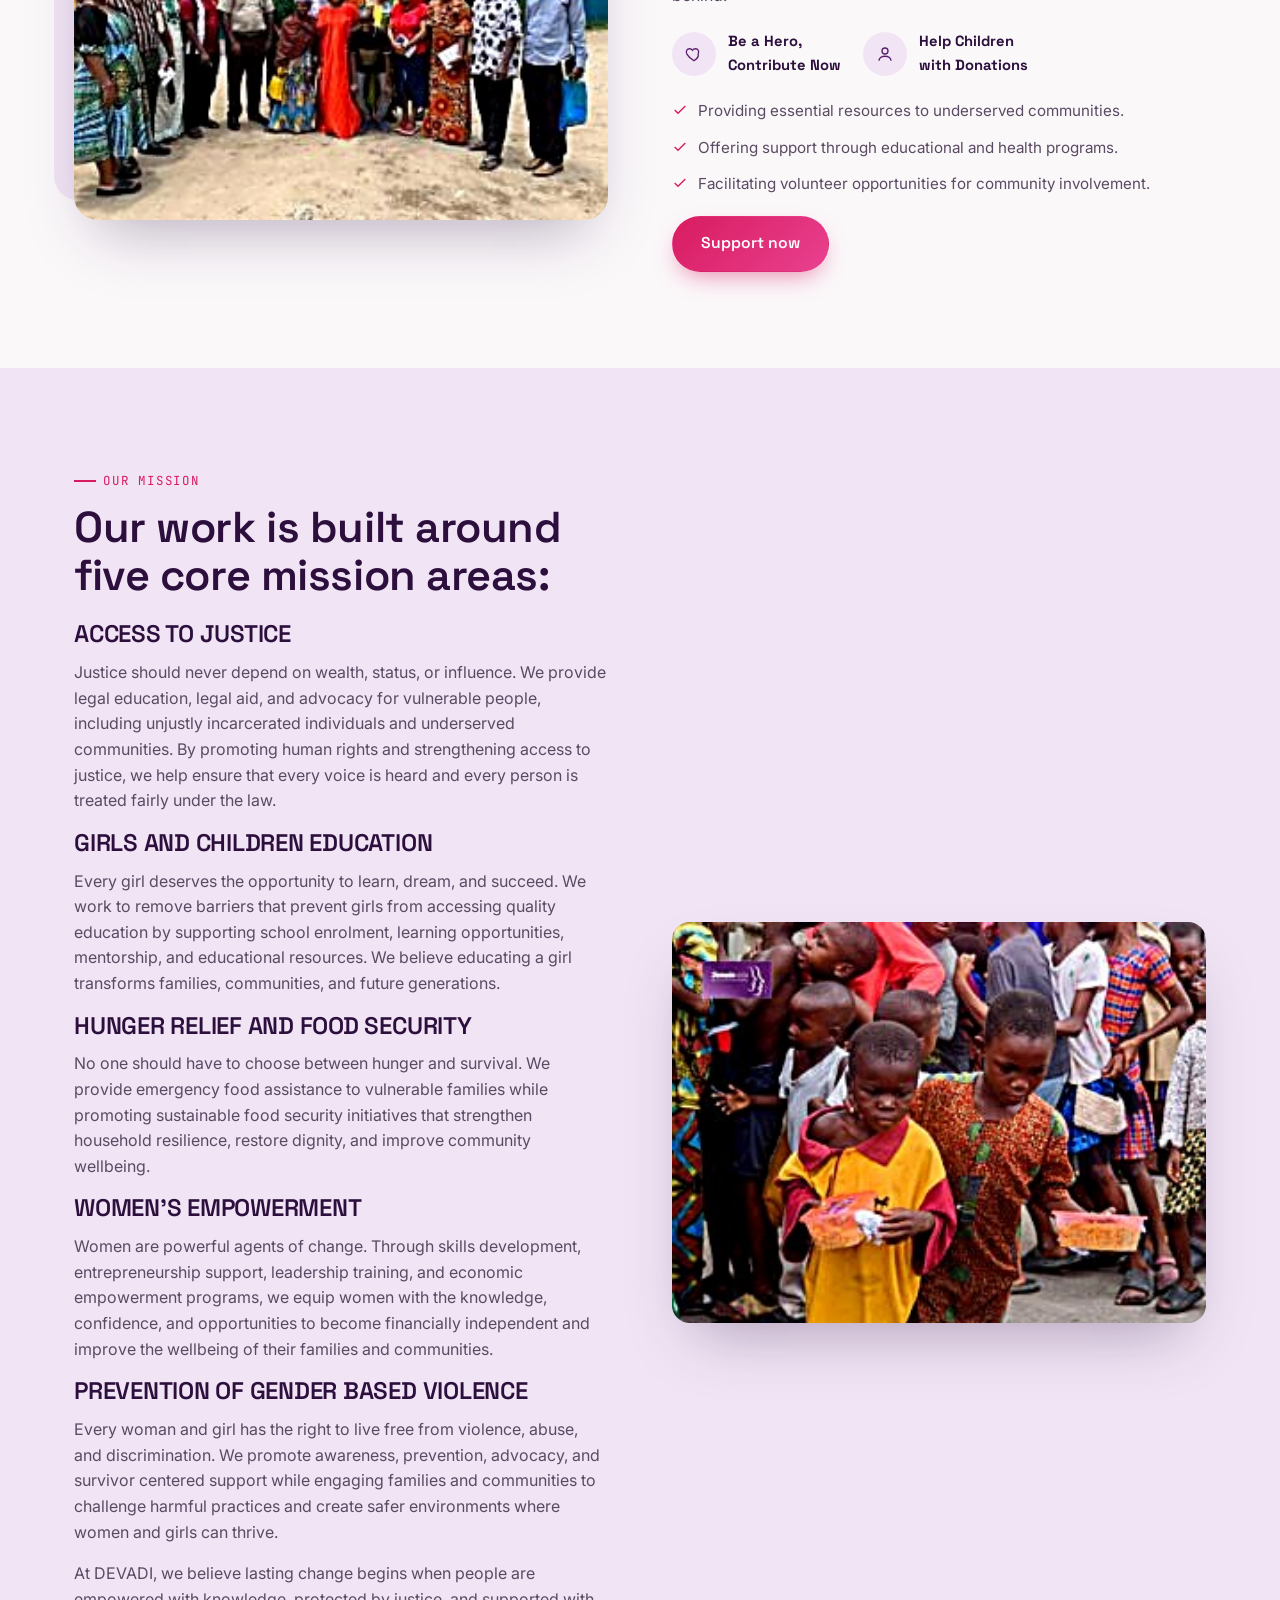
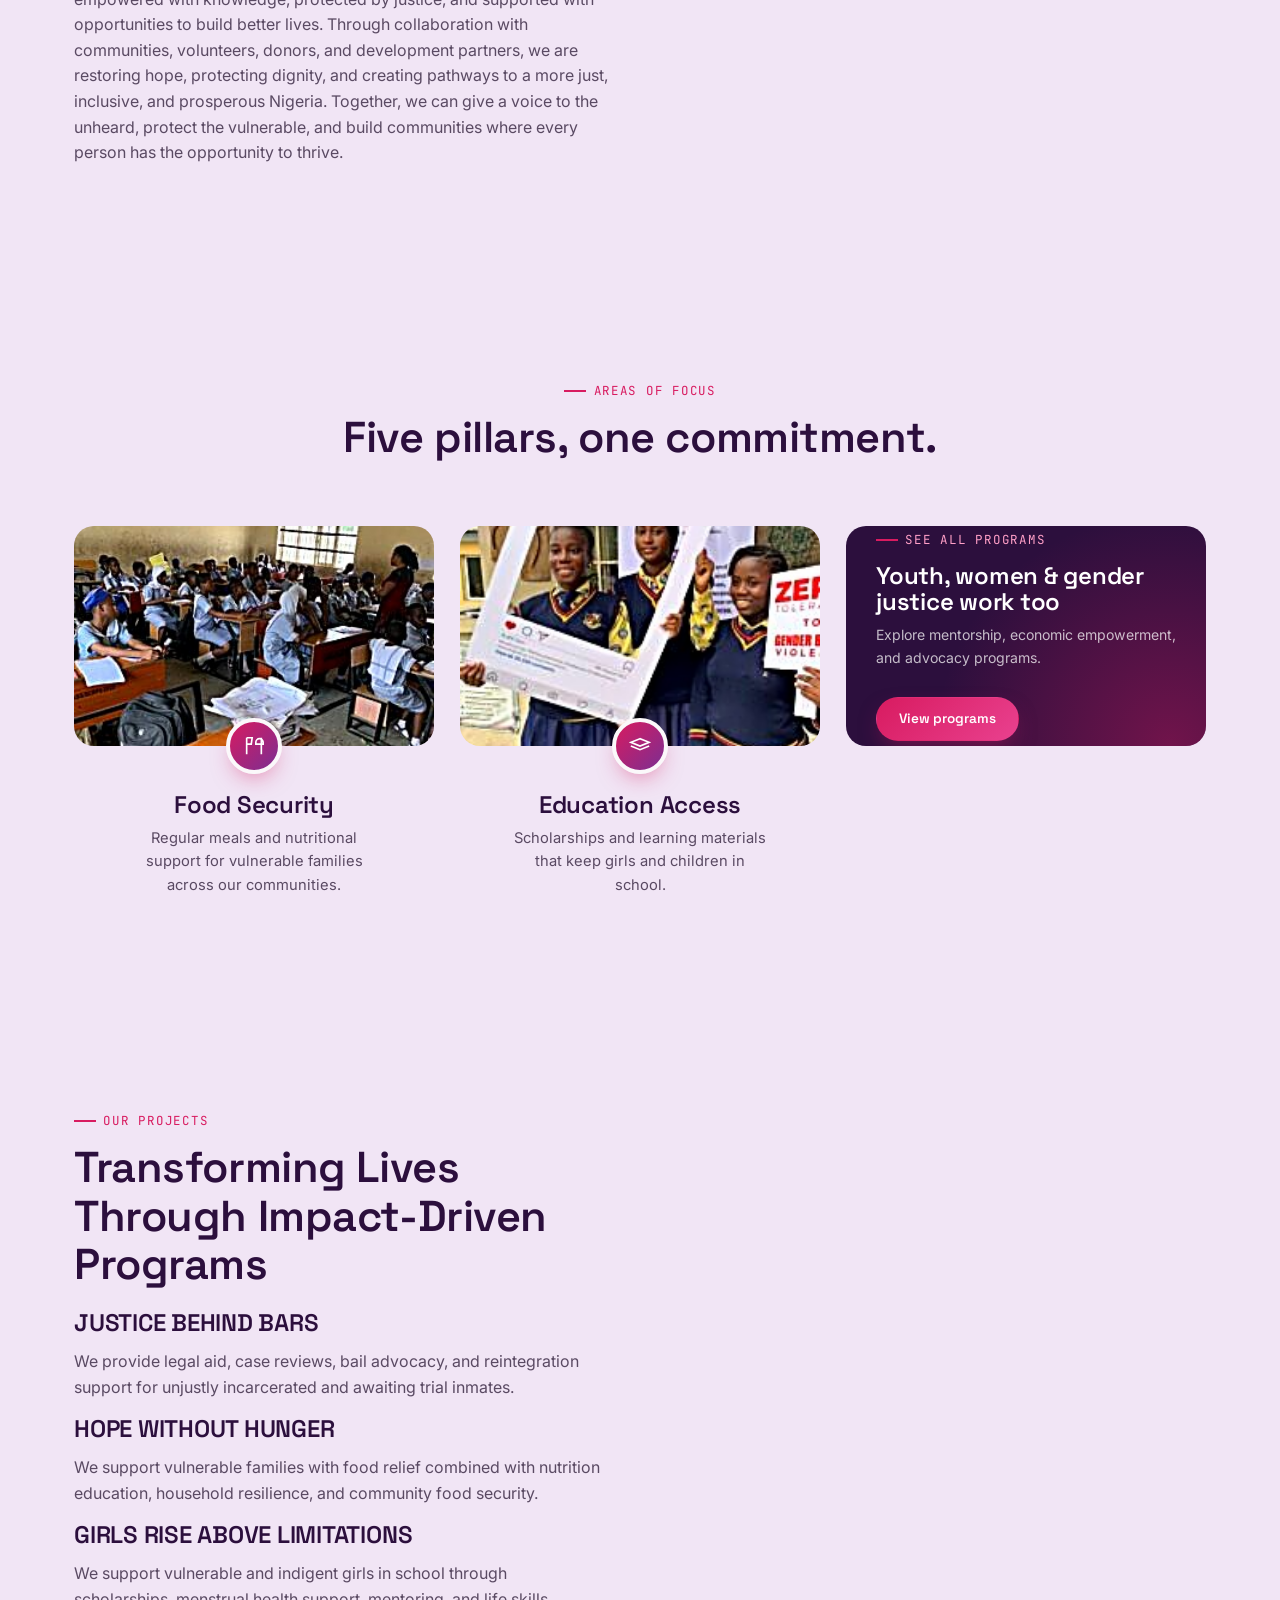
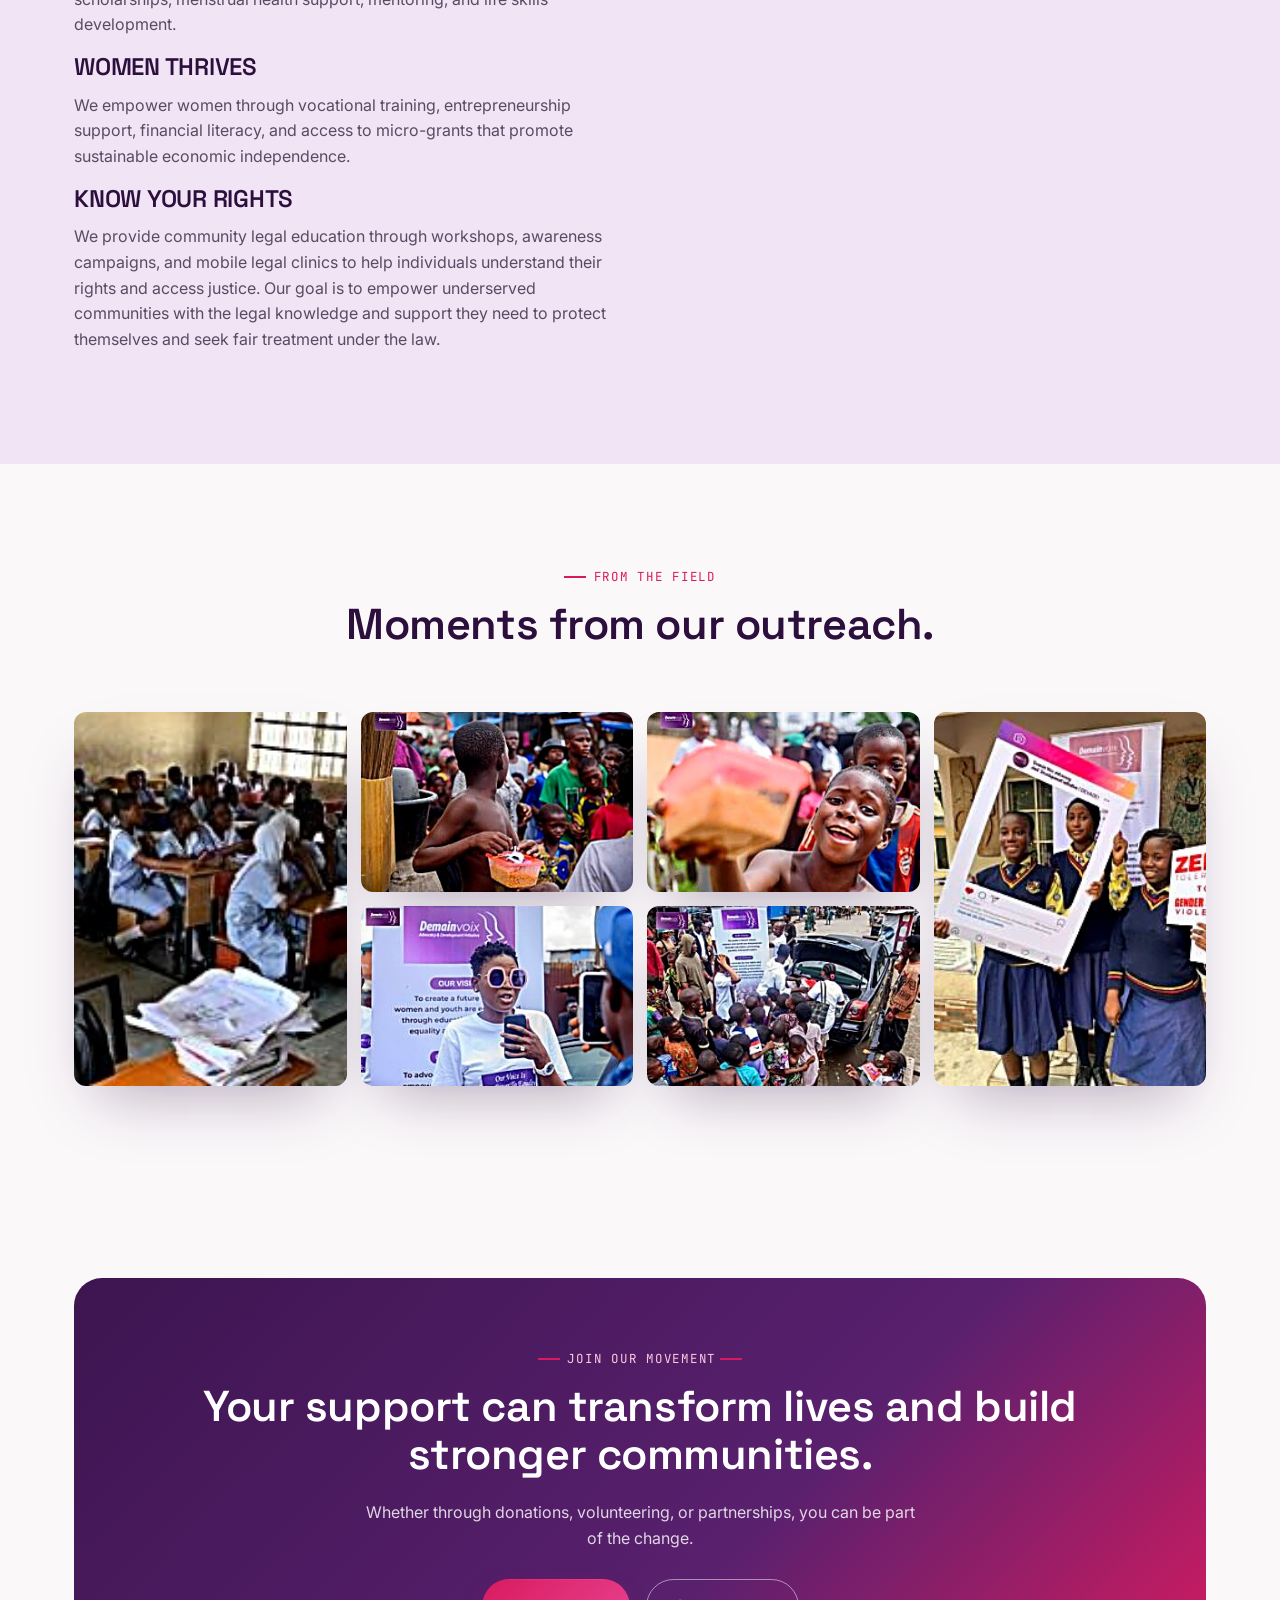
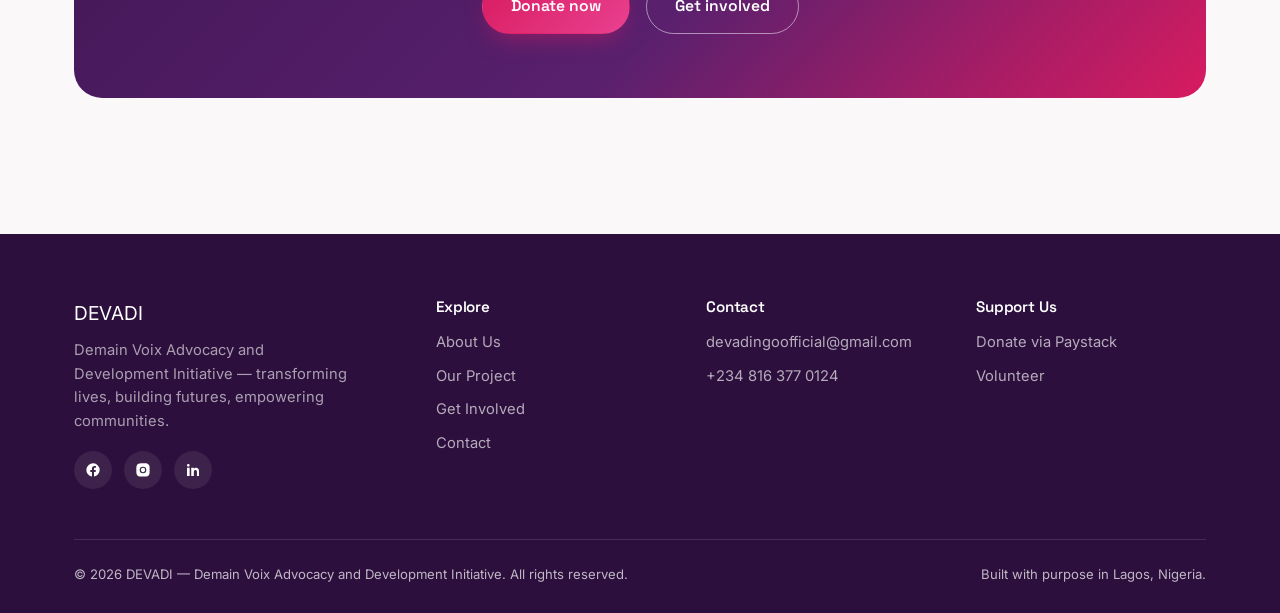
==== commit c9dd6171: "Update index.html" ====
--- a/index.html
+++ b/index.html
@@ -39,10 +39,10 @@
     <nav class="nav-links">
       <a href="index.html" class="active">Home</a>
       <a href="about.html">About Us</a>
-      <a href="programs.html">Our Programs</a>
+      <a href="programs.html">Our Project</a>
       <a href="get-involved.html">Get Involved</a>
+      <a href="blog.html">Blog</a>
       <a href="contact.html">Contact</a>
-      <a href="blog.html">Blog</a>
     </nav>
     <div class="nav-cta">
       <a href="get-involved.html" class="btn btn-primary">Donate now</a>
@@ -286,7 +286,7 @@
       <div>
         <h4>Explore</h4>
         <a href="about.html">About Us</a>
-        <a href="programs.html">Our Programs</a>
+        <a href="programs.html">Our Project</a>
         <a href="get-involved.html">Get Involved</a>
         <a href="contact.html">Contact</a>
       </div>
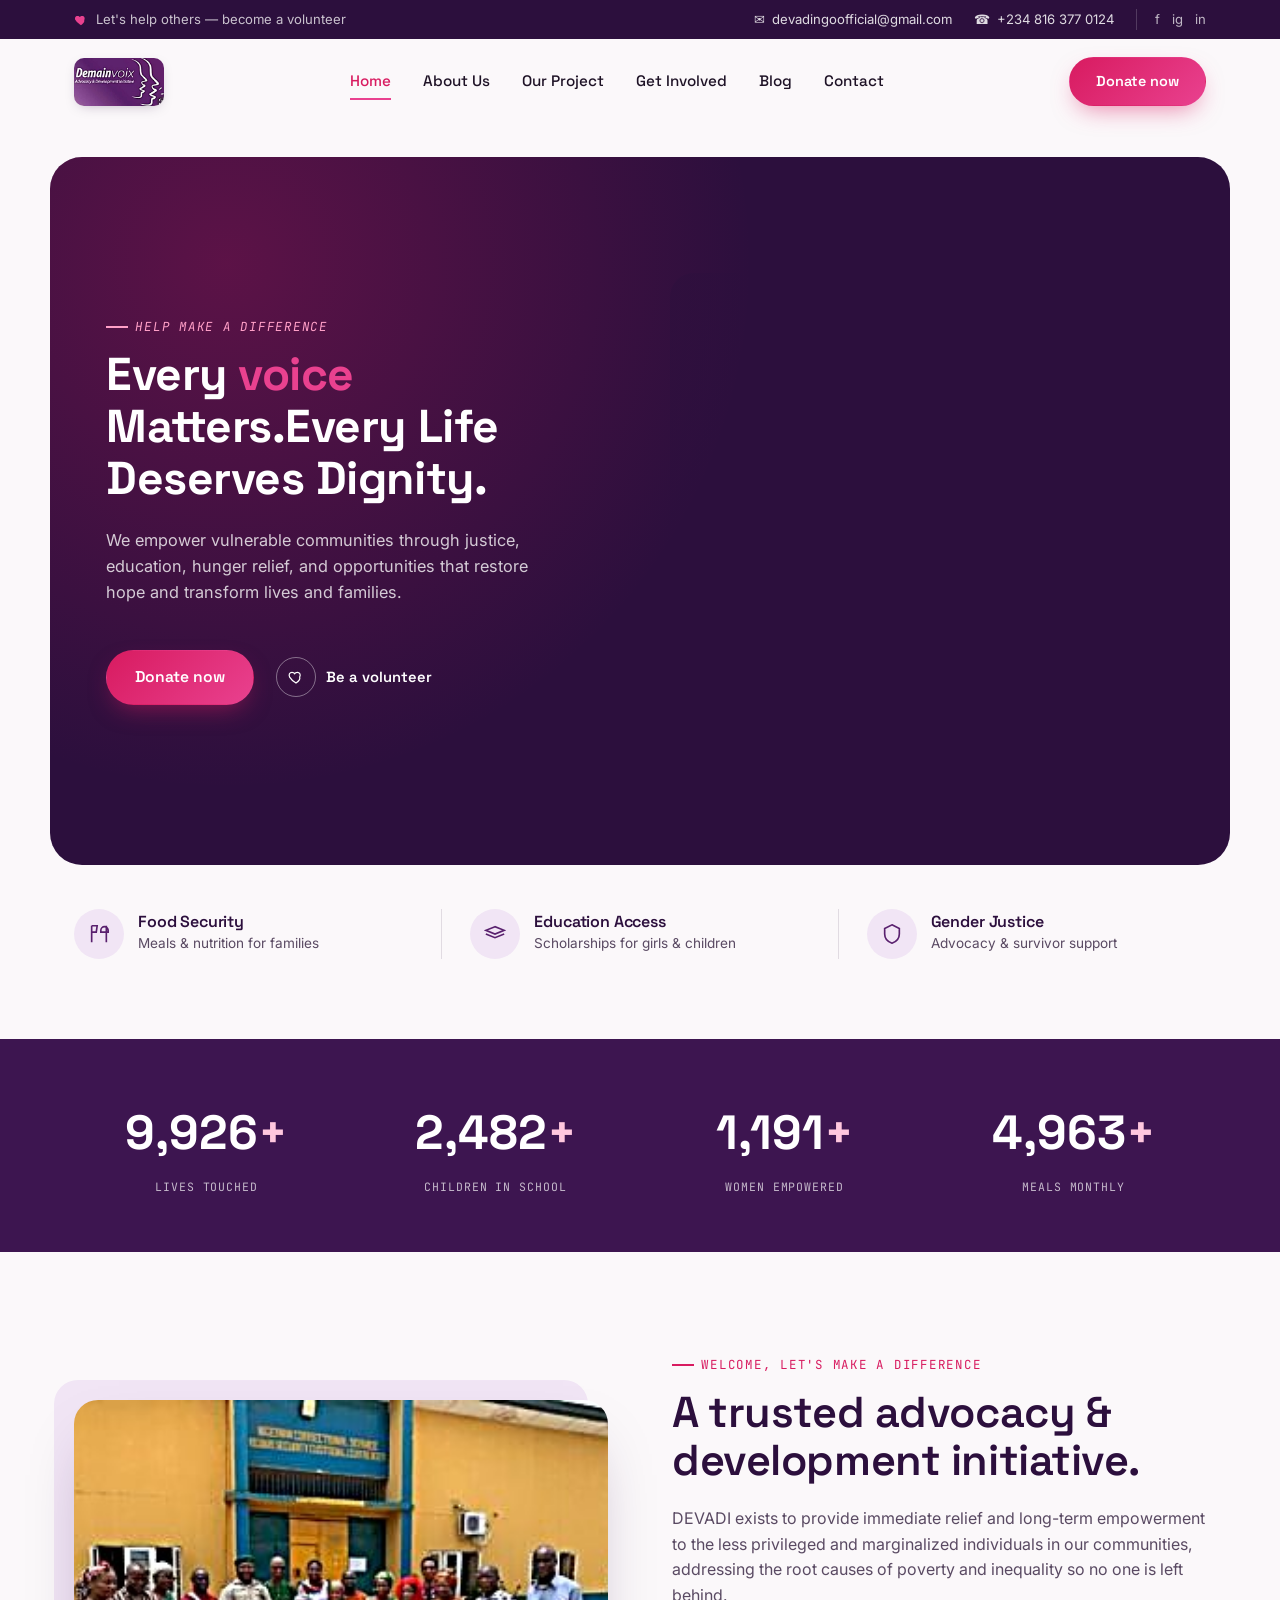
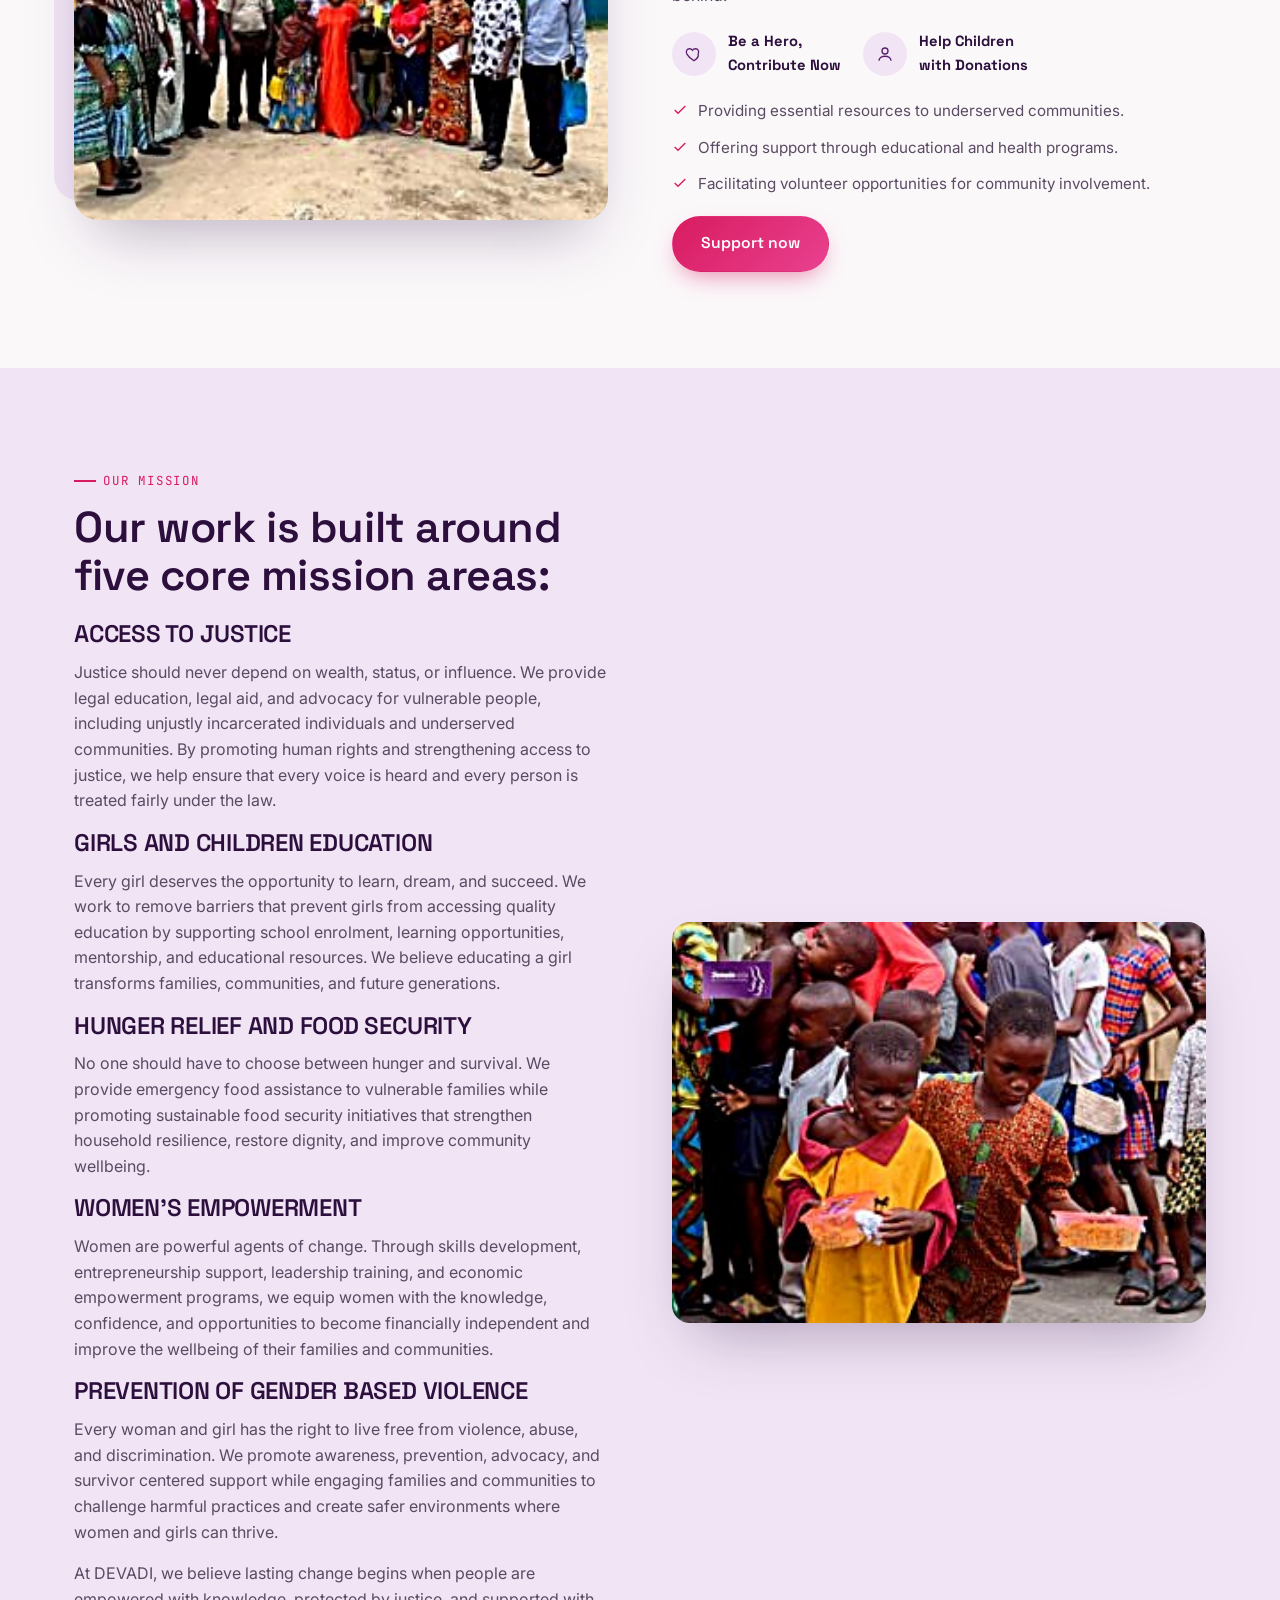
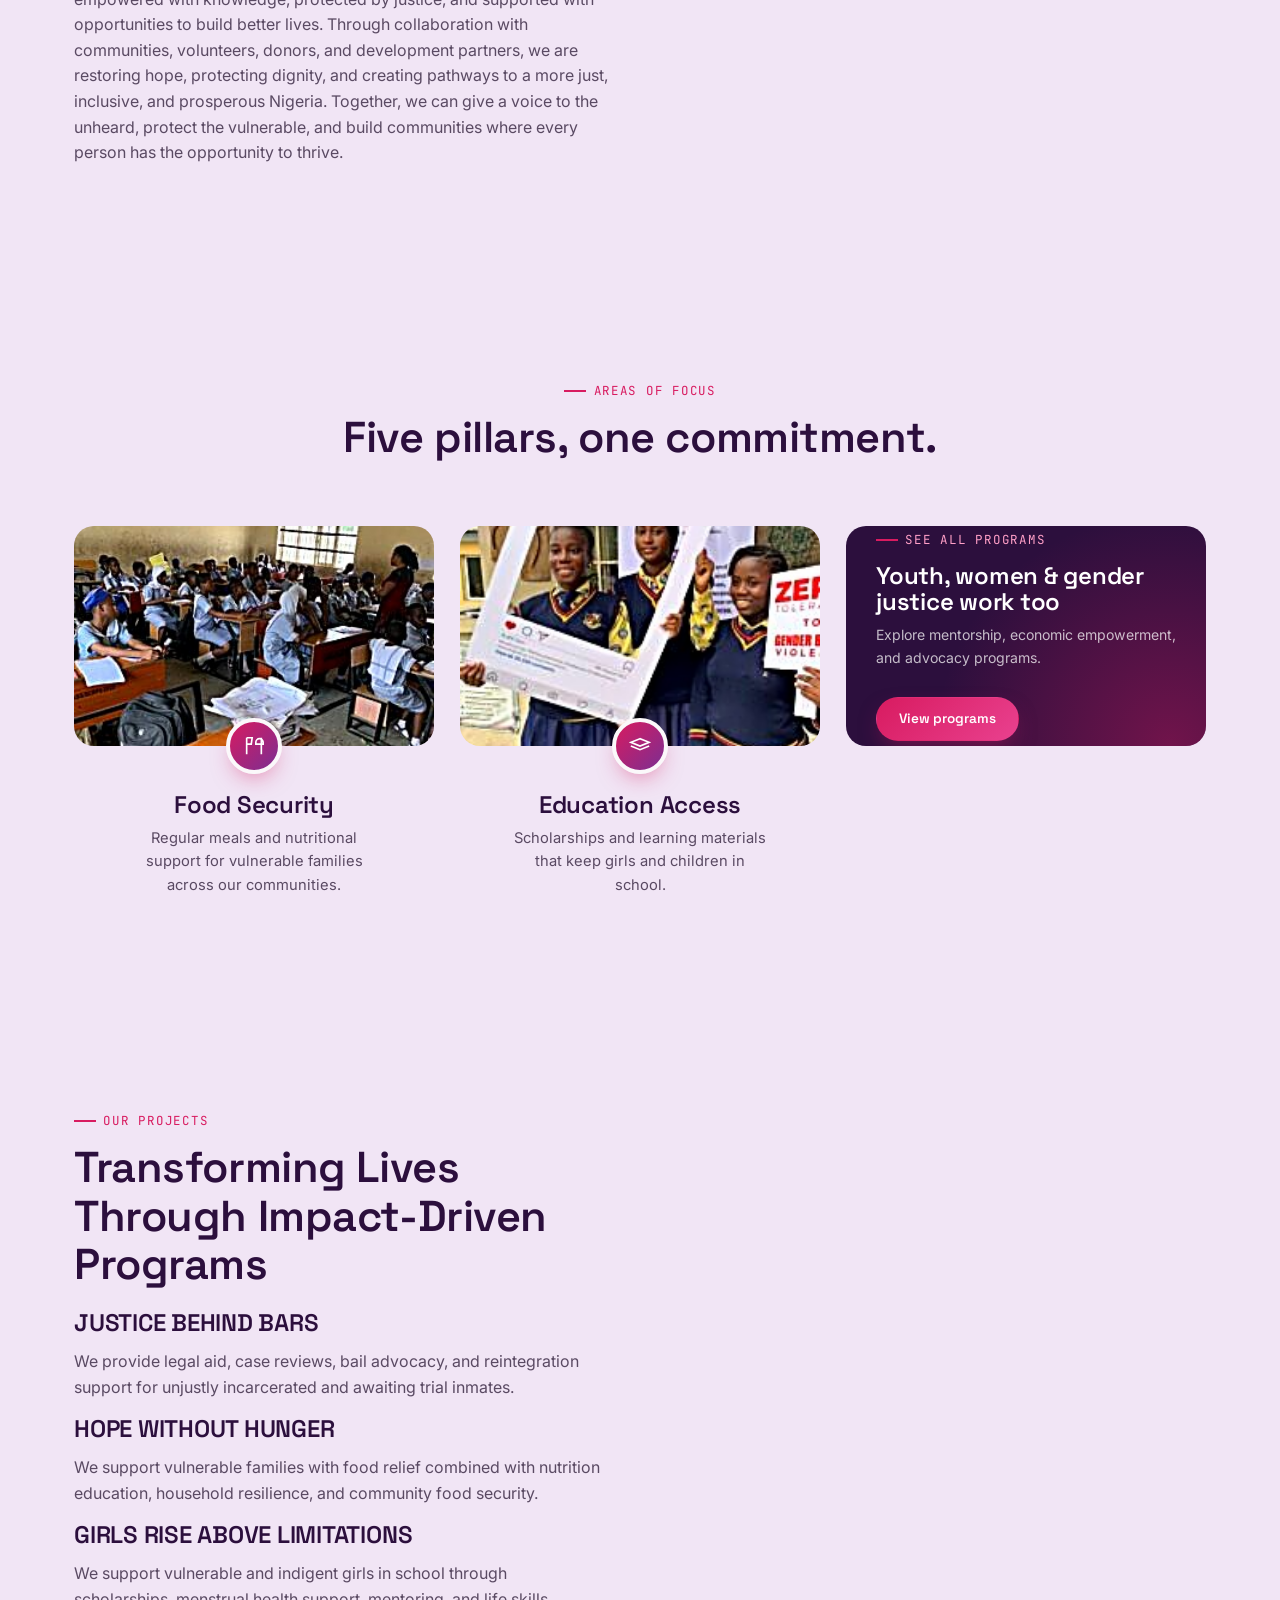
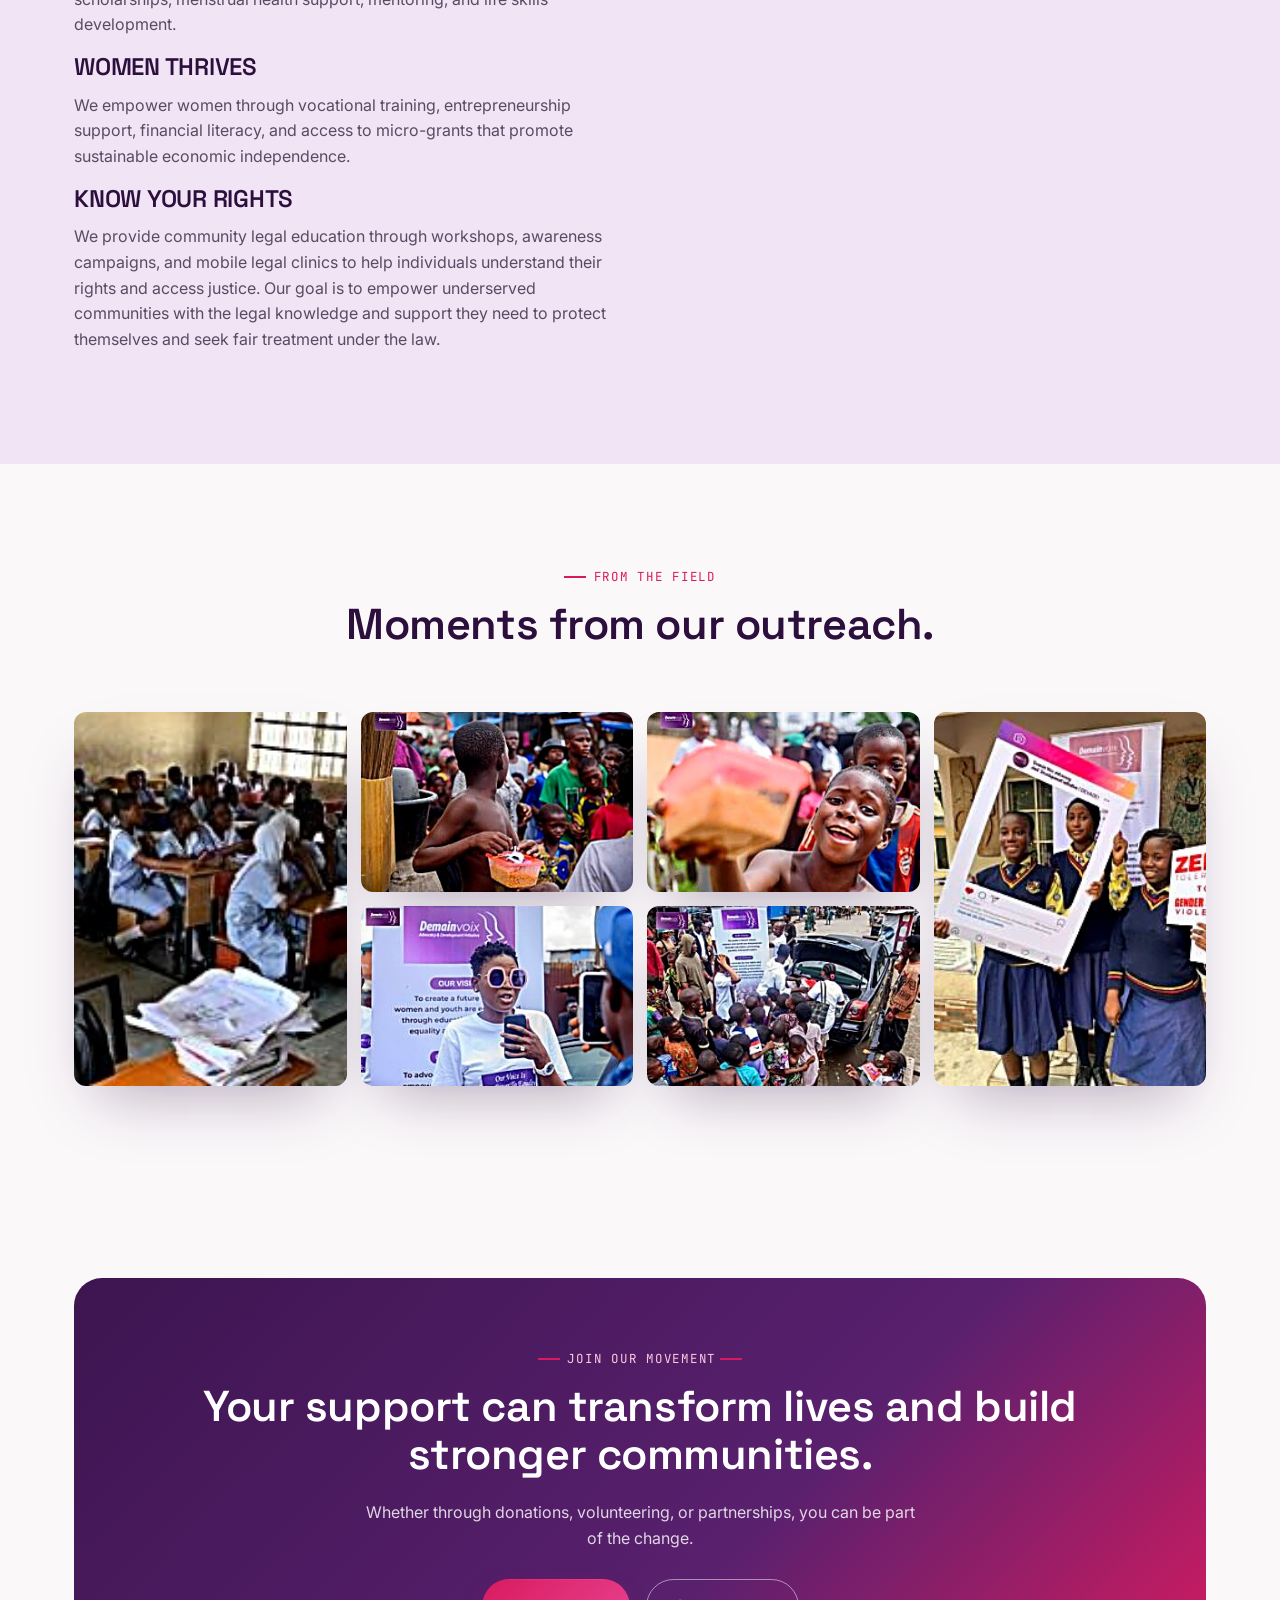
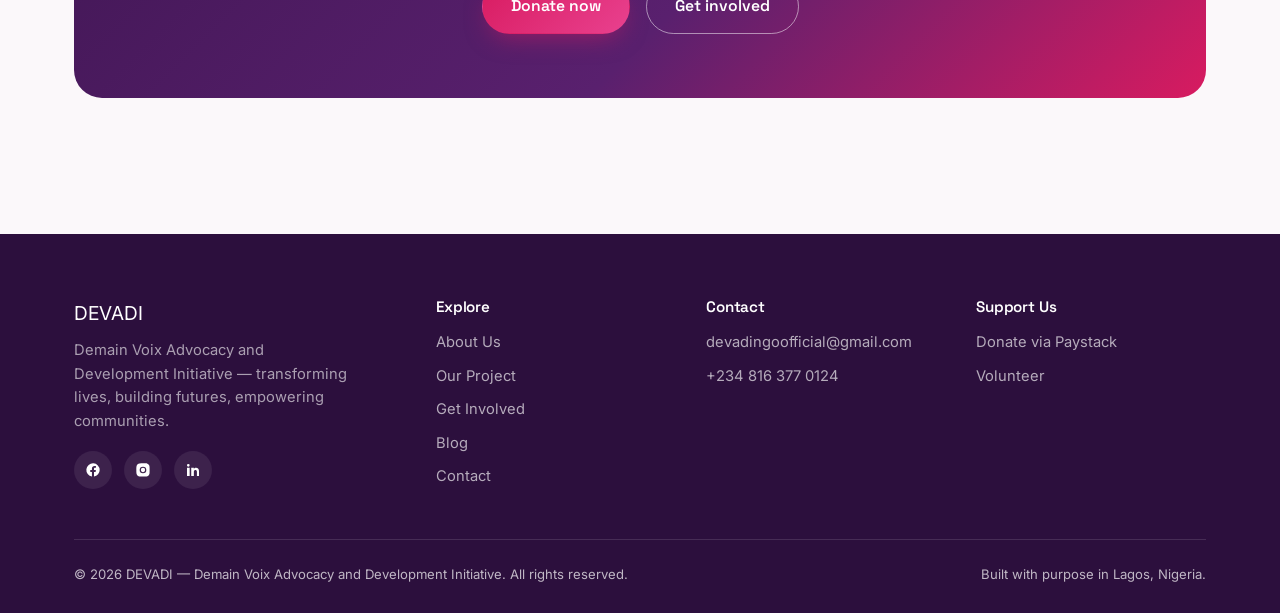
==== commit 8ecae72f: "Add Blog link to navigation in index.html" ====
--- a/index.html
+++ b/index.html
@@ -288,6 +288,7 @@
         <a href="about.html">About Us</a>
         <a href="programs.html">Our Project</a>
         <a href="get-involved.html">Get Involved</a>
+        <a href="blog.html">Blog</a>
         <a href="contact.html">Contact</a>
       </div>
       <div>
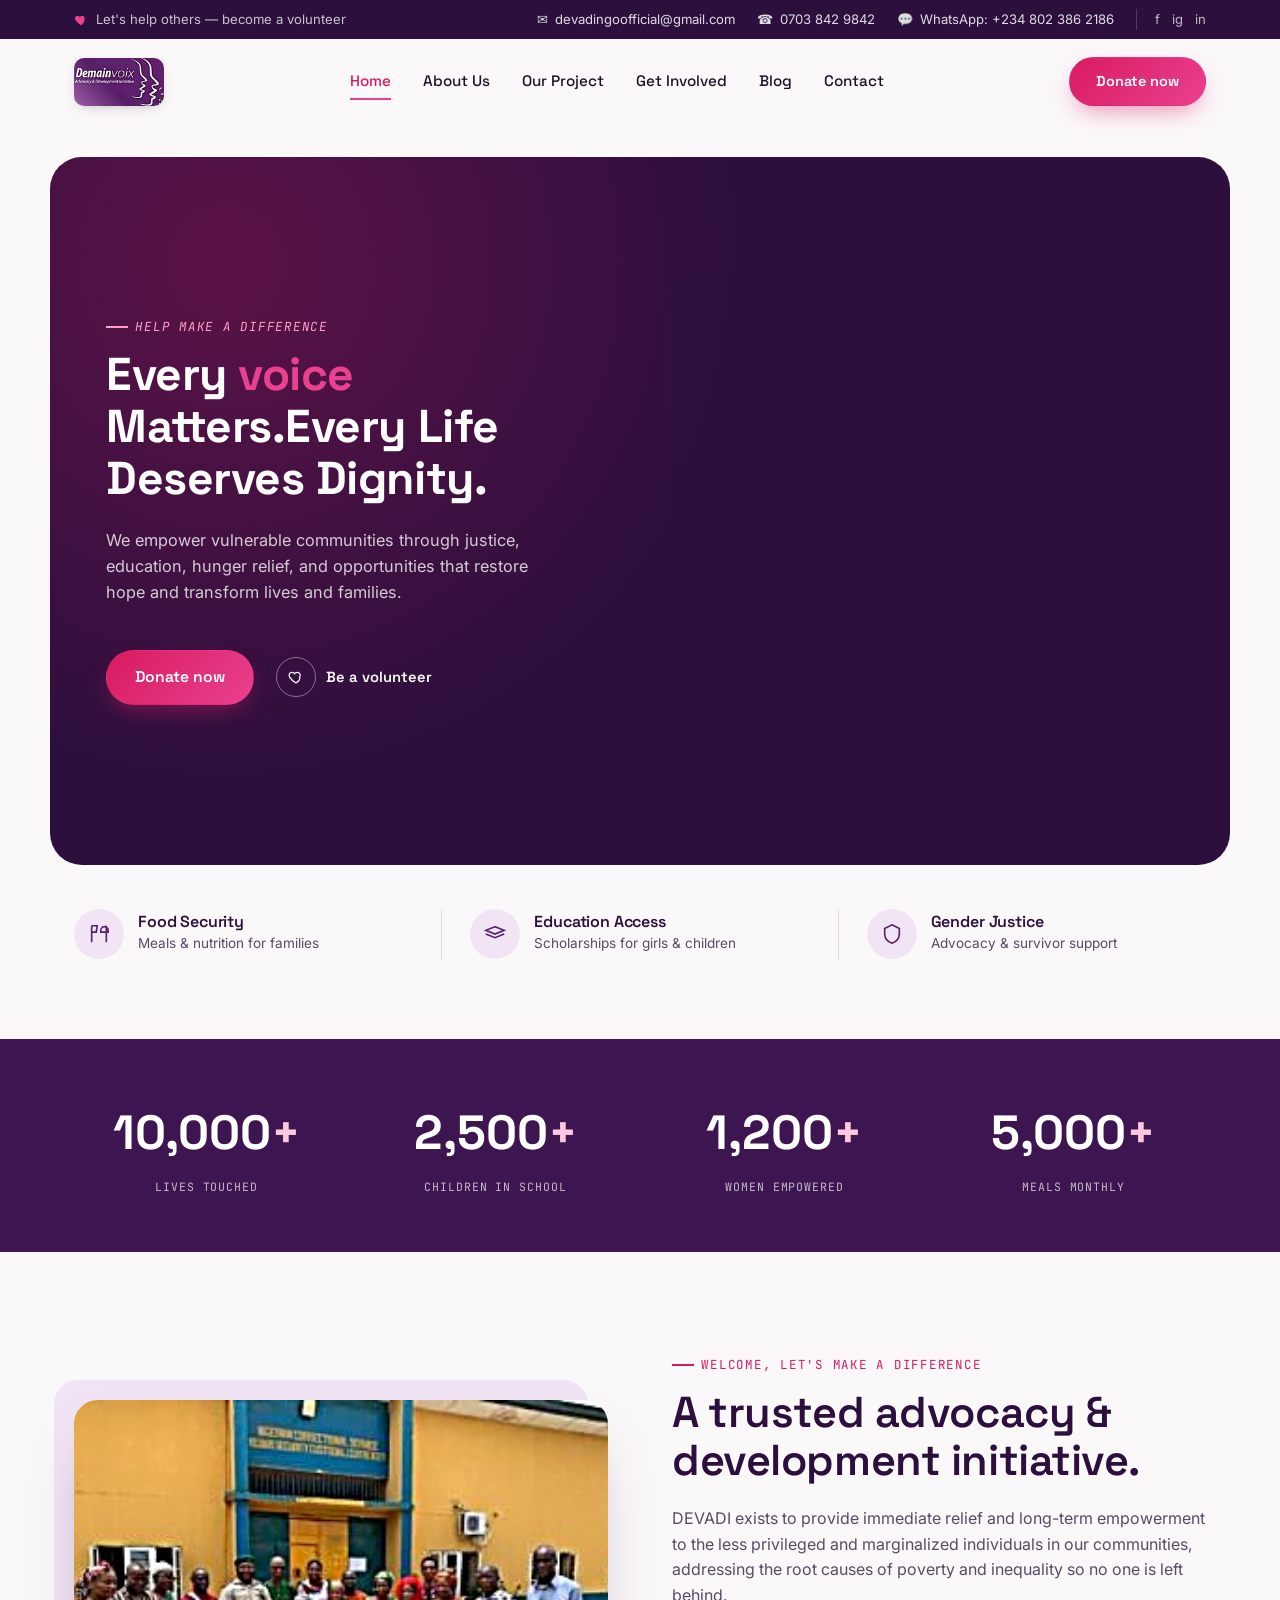
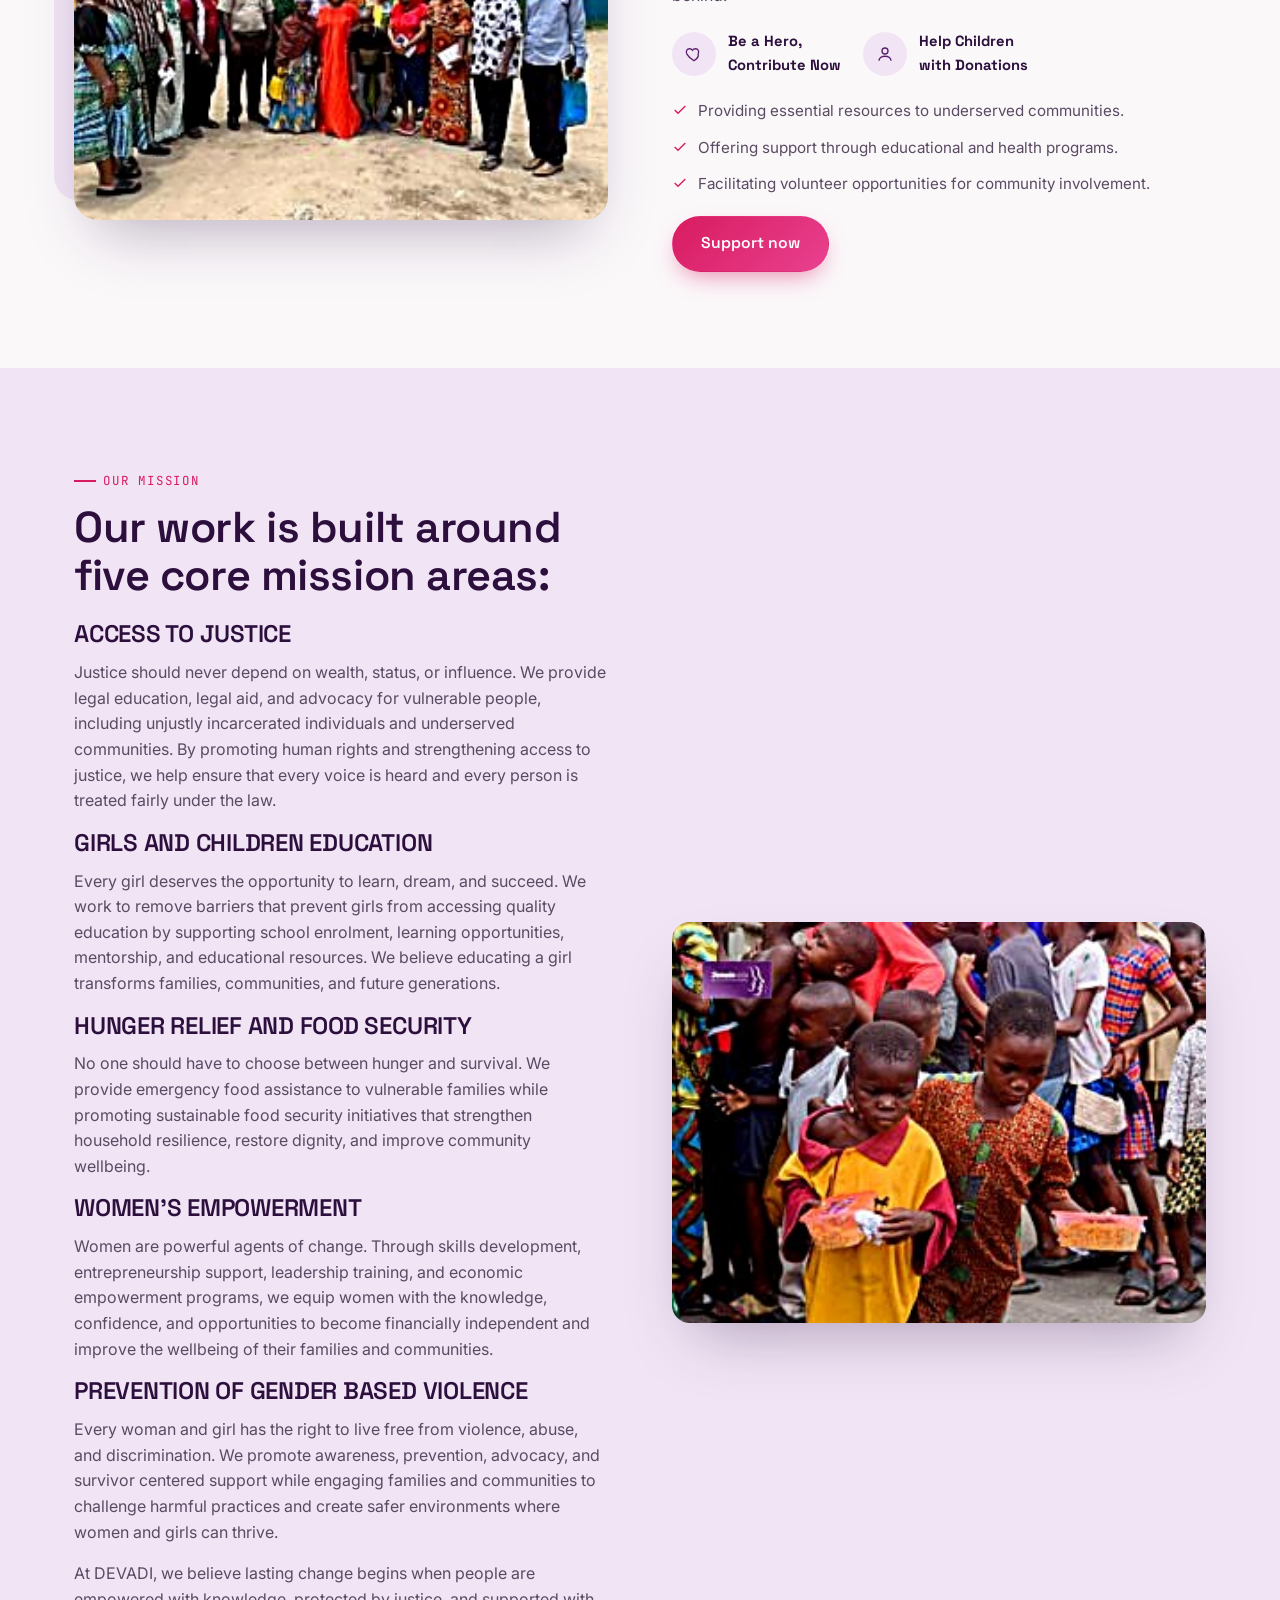
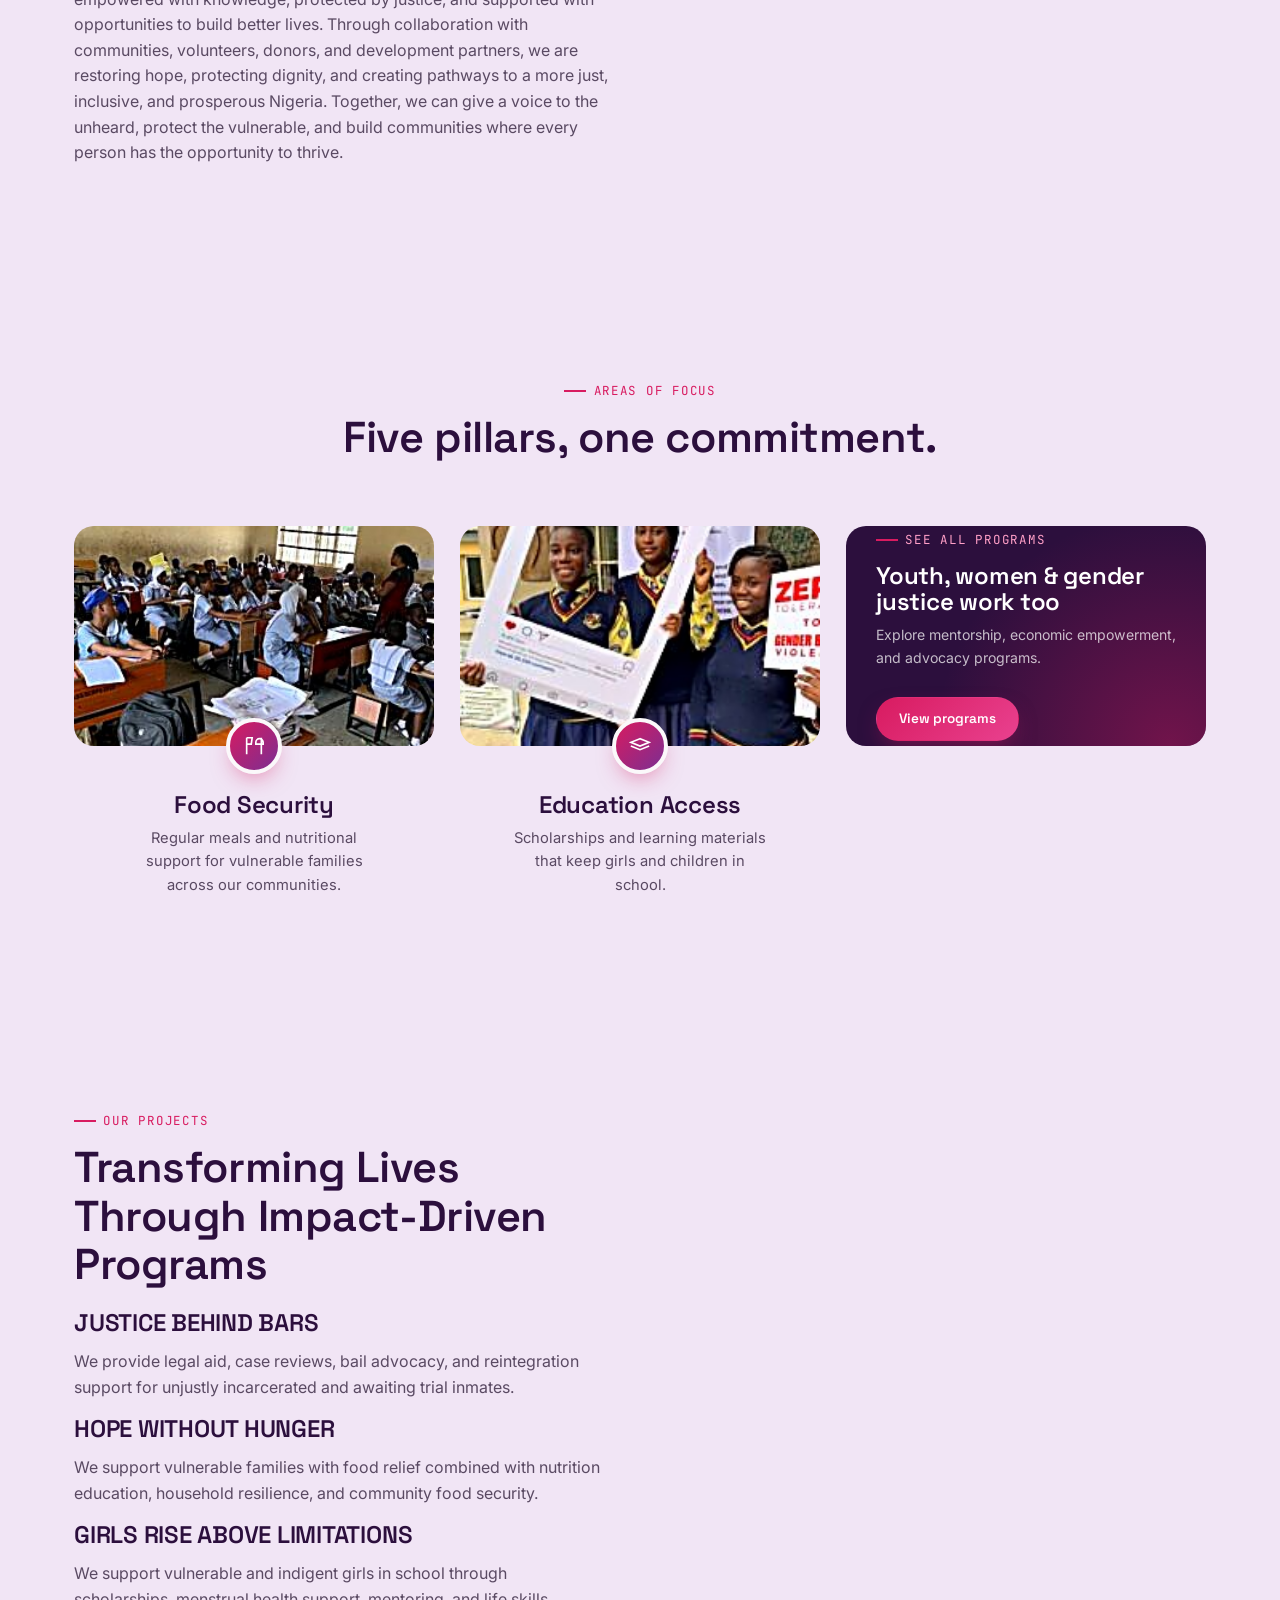
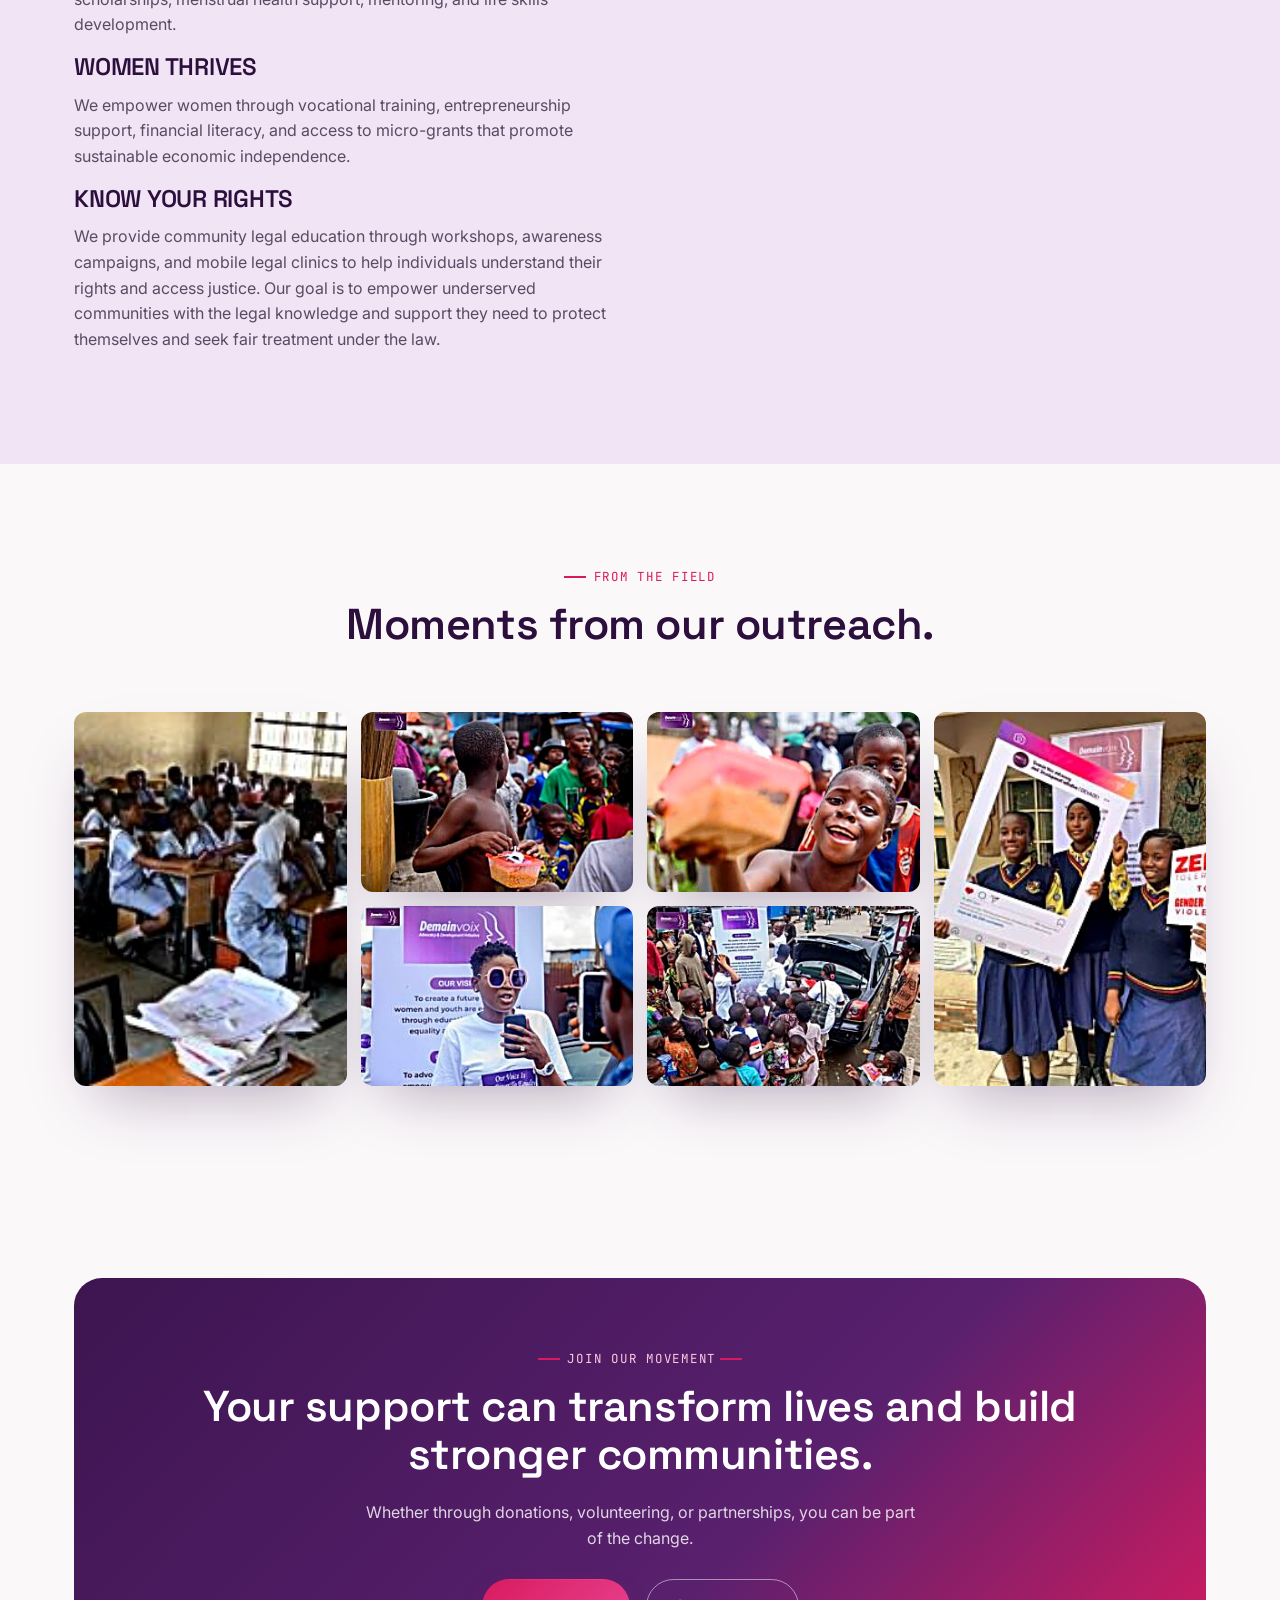
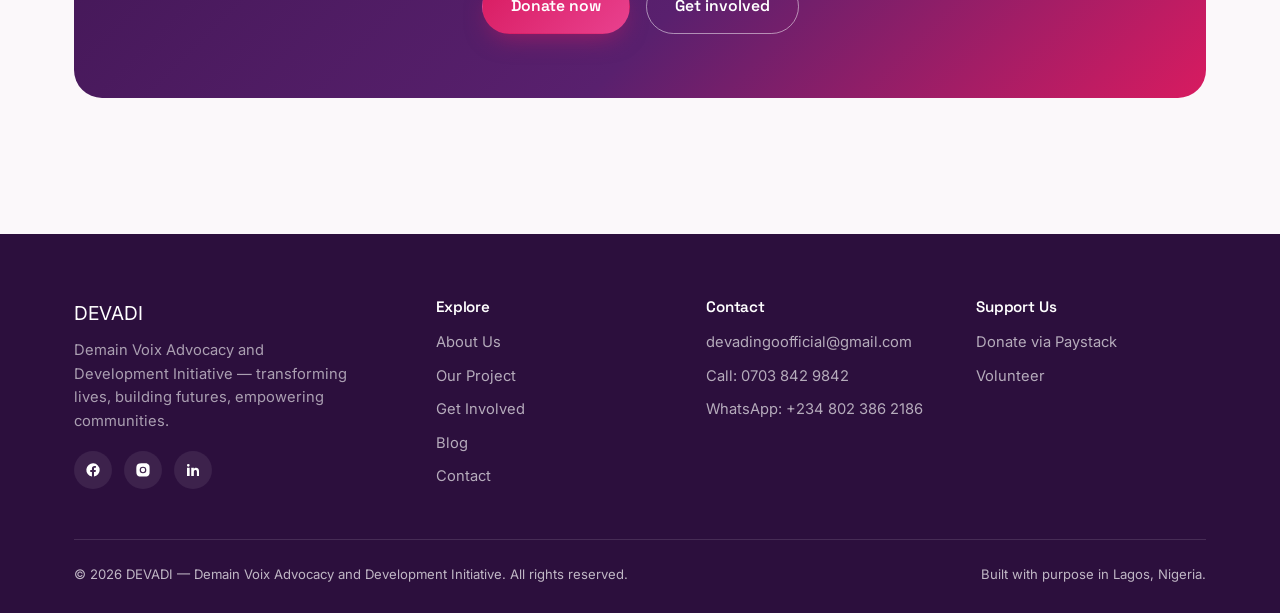
==== commit e1370cd2: "Update contact information in index.html" ====
--- a/index.html
+++ b/index.html
@@ -21,7 +21,8 @@
     </div>
     <div class="topbar-right">
       <span class="tb-item">✉ <span class="tb-label">devadingoofficial@gmail.com</span></span>
-      <span class="tb-item">☎ <span class="tb-label">+234 816 377 0124</span></span>
+      <span class="tb-item">☎ <span class="tb-label">0703 842 9842</span></span>
+      <span class="tb-item">💬 <span class="tb-label">WhatsApp: +234 802 386 2186</span></span>
       <span class="tb-social">
         <a href="https://www.facebook.com/share/1LoDChoWBZ/?mibextid=wwXIfr" target="_blank" rel="noopener" aria-label="Facebook">f</a>
         <a href="https://www.instagram.com/demain_voix?igsh=ZjV3MWg3dnJydm5w" target="_blank" rel="noopener" aria-label="Instagram">ig</a>
@@ -294,7 +295,8 @@
       <div>
         <h4>Contact</h4>
         <a href="mailto:devadingoofficial@gmail.com">devadingoofficial@gmail.com</a>
-        <a href="tel:+2348163770124">+234 816 377 0124</a>
+        <a href="tel:+2347038429842">Call: 0703 842 9842</a>
+        <a href="https://wa.me/2348023862186" target="_blank" rel="noopener">WhatsApp: +234 802 386 2186</a>
       </div>
       <div>
         <h4>Support Us</h4>
